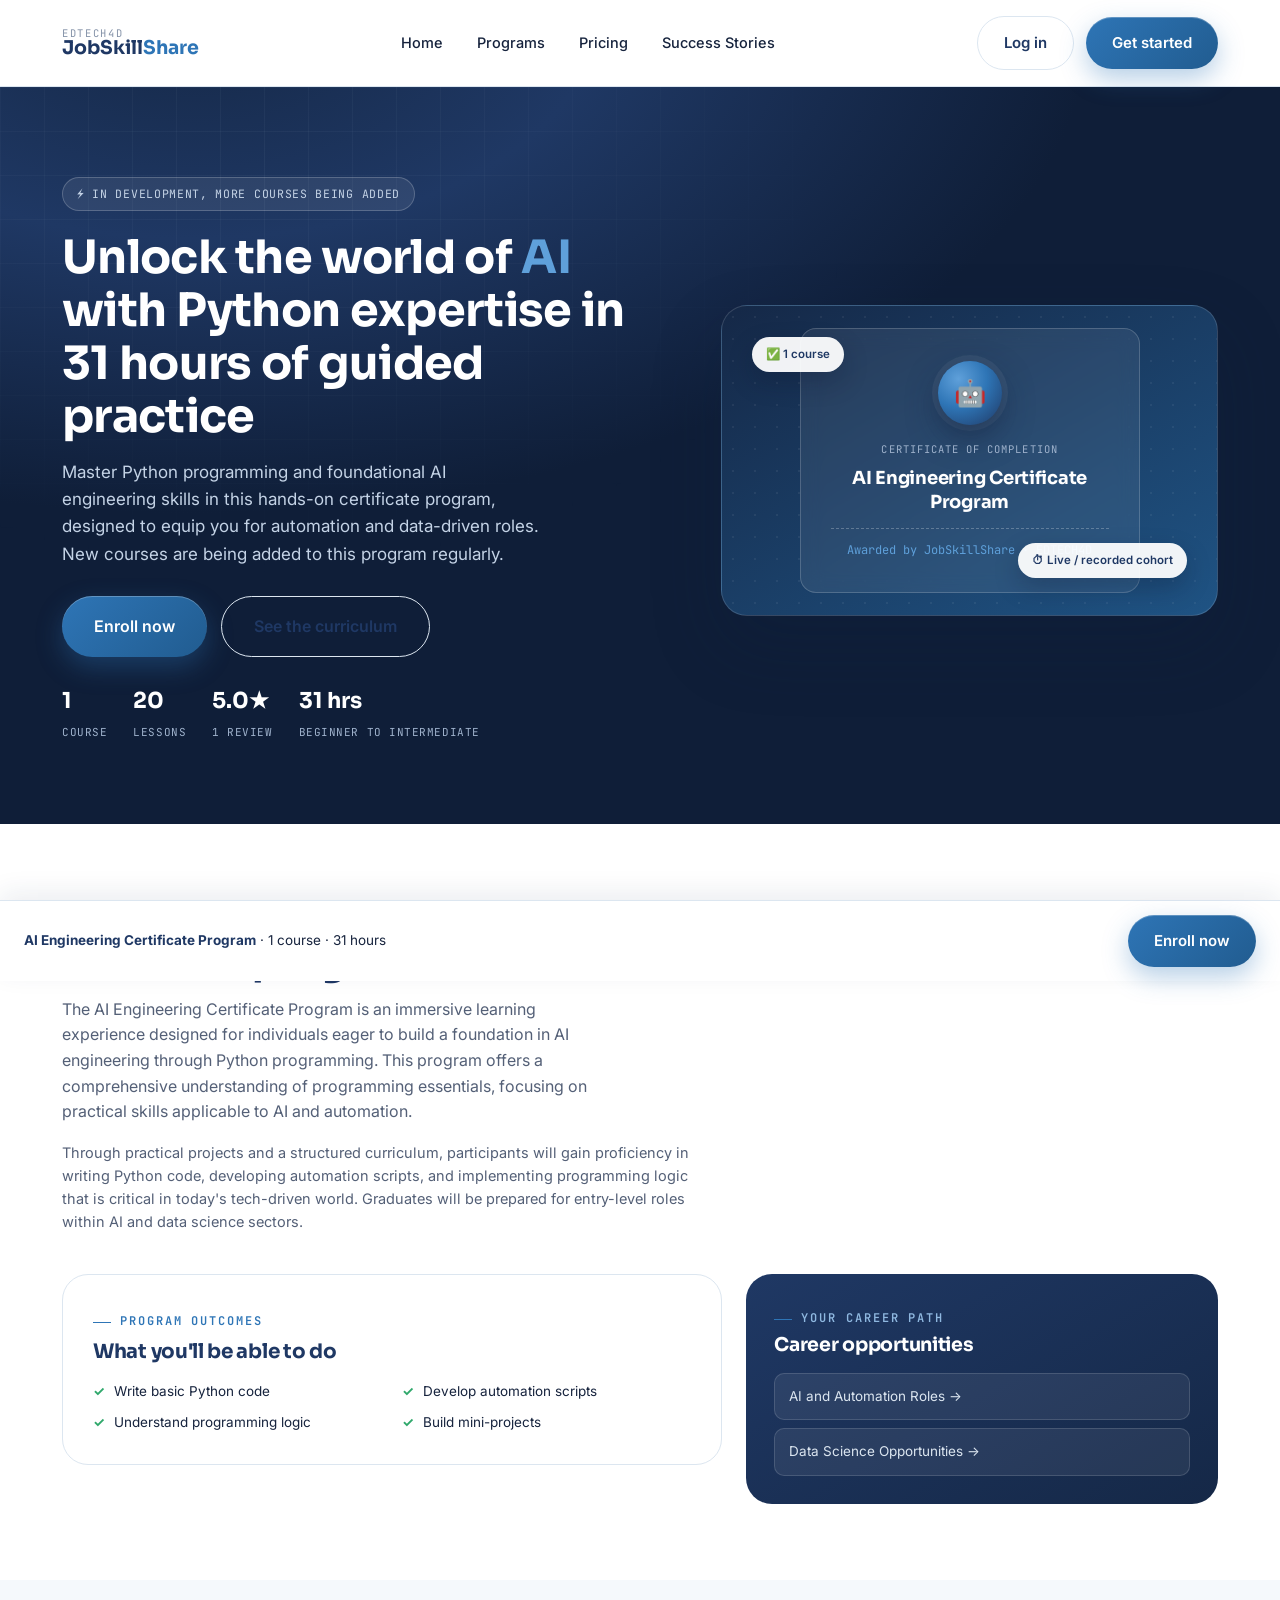
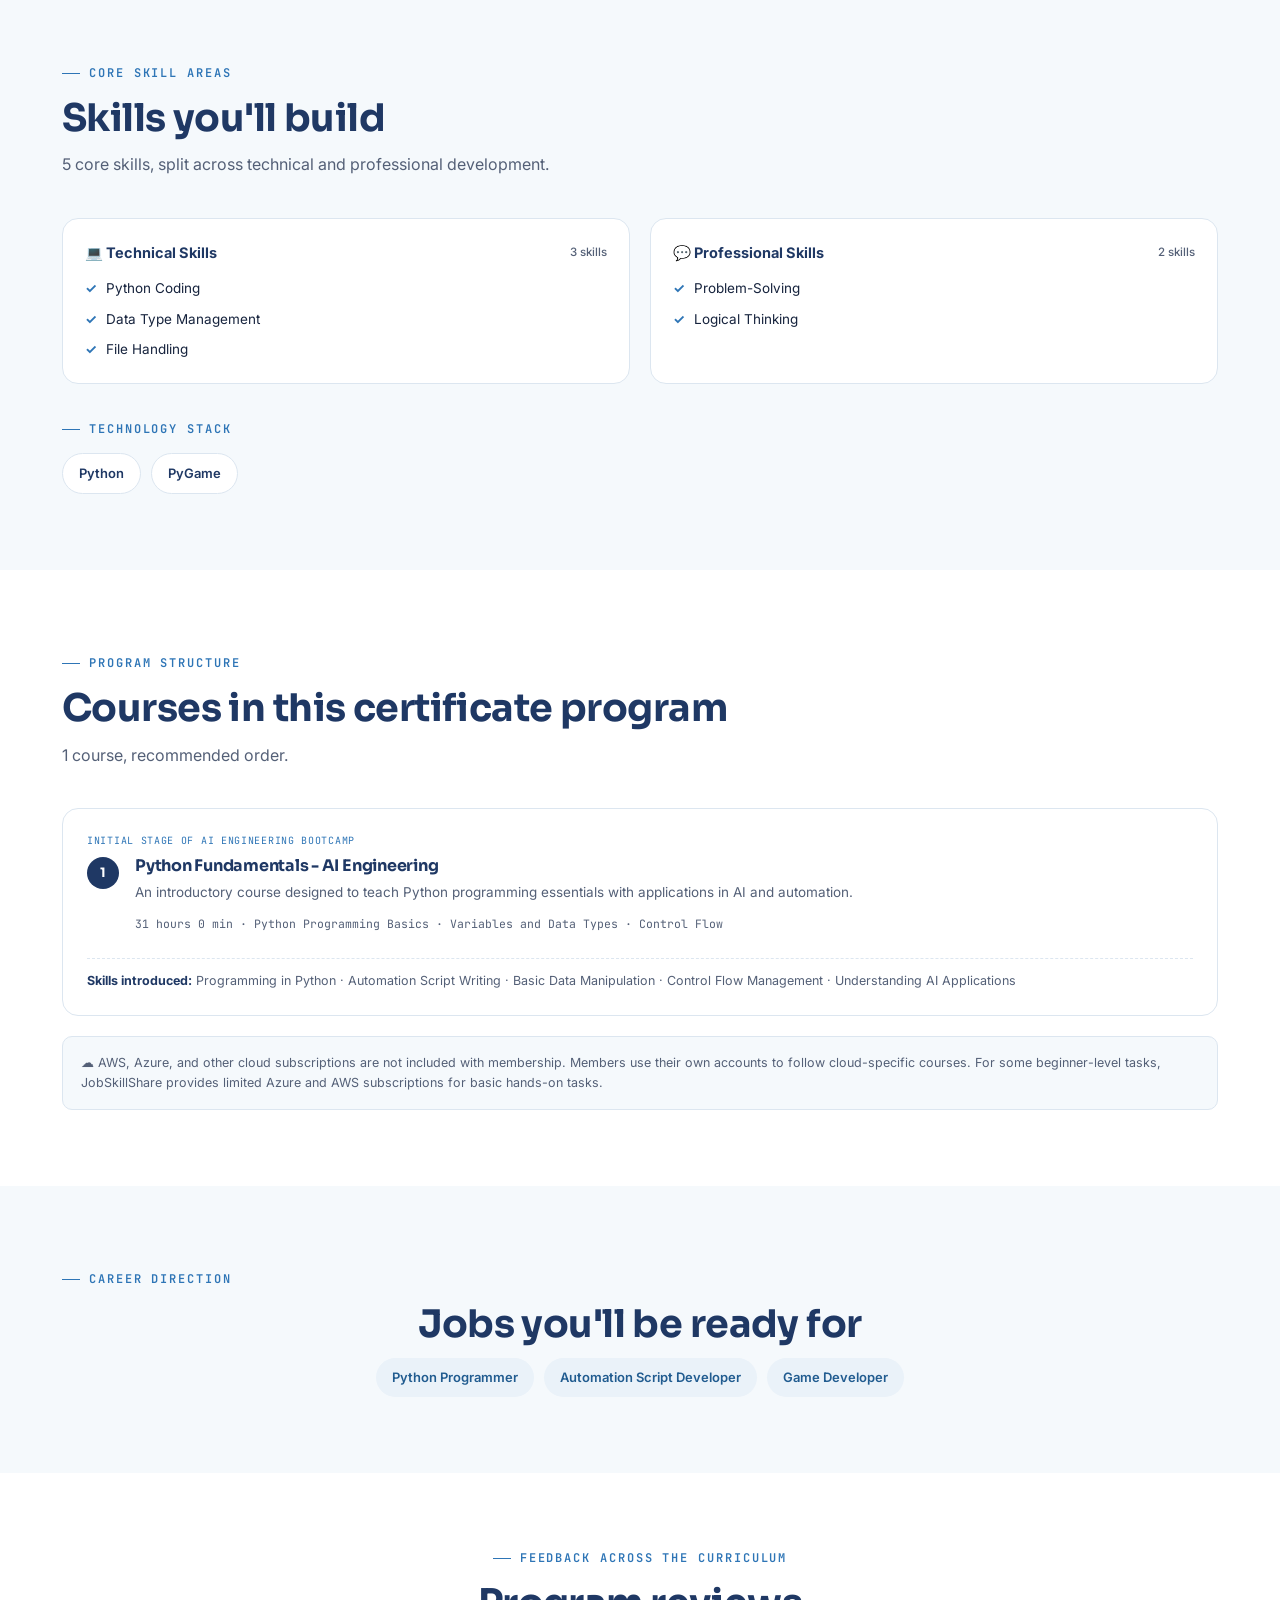
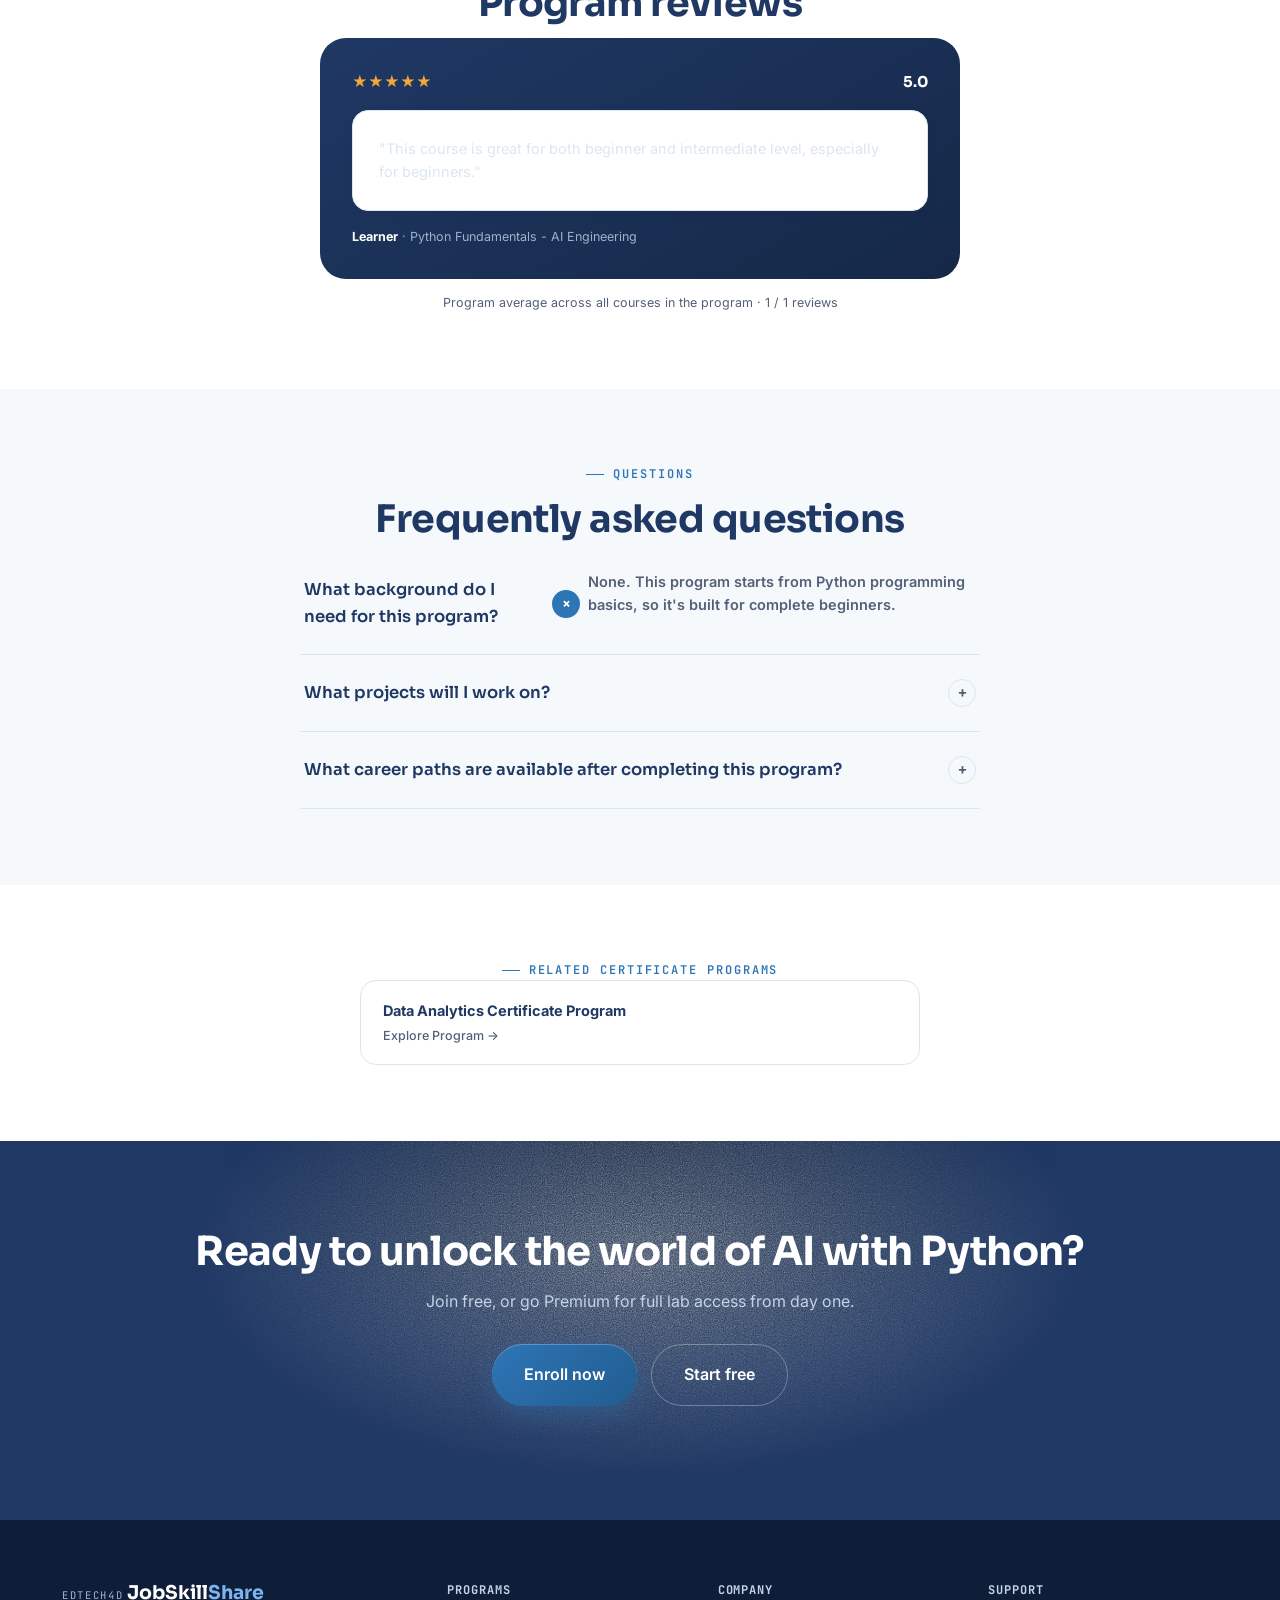
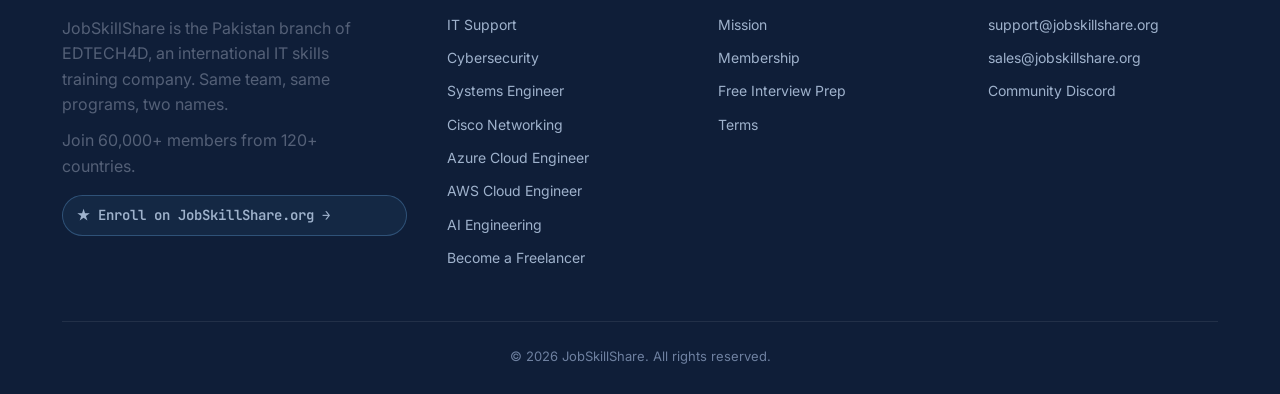
==== campaign-ai-engineering.html @ 58b9a2e5 "Week 6: add 6 new campaign pages matching current template, Track/Level/Delivery filters" ====
<!DOCTYPE html>
<html lang="en">
<head>
<meta charset="UTF-8">
<meta name="viewport" content="width=device-width, initial-scale=1.0">
<title>AI Engineering Certificate Program | Enroll Now — JobSkillShare</title>
<meta name="description" content="Unlock the world of AI with Python expertise in 31 hours of guided practice. Beginner to intermediate certificate program in Python programming and AI foundations.">
<!--
  Campaign landing page: AI Engineering Certificate Program
  Week 6. Reuses the site's shared header, footer, and auth-modal
  system exactly, no separate signup flow. Matches the current
  campaign page template (overview grid, skills tabs, tech stack,
  per-course detail, jobs row, review card, FAQ, related programs).
-->
<link rel="preconnect" href="https://fonts.googleapis.com">
<link rel="preconnect" href="https://fonts.gstatic.com" crossorigin>
<link href="https://fonts.googleapis.com/css2?family=Sora:wght@600;700;800&family=Inter:wght@400;500;600;700&family=JetBrains+Mono:wght@400;500;600&display=swap" rel="stylesheet">
<link rel="stylesheet" href="style.min.css">
</head>
<body>
    <header>
      <div class="wrap nav">
        <a class="logo" href="index.html">
          <span class="parent">EDTECH4D</span>
          <span class="main">JobSkill<span>Share</span></span>
        </a>
        <nav class="menu" id="mainMenu">
          <a href="index.html">Home</a>
          <a href="programs.html">Programs</a>
          <a href="membership.html">Pricing</a>
          <a href="index.html#stories">Success Stories</a>
          <div class="nav-actions mobile-show">
            <a class="btn btn-ghost" href="#" data-open-auth="login">Log in</a>
            <a class="btn btn-primary" href="#" data-open-auth="plan">Get started</a>
          </div>
        </nav>
        <div class="nav-actions">
          <a class="btn btn-ghost" href="#" data-open-auth="login">Log in</a>
          <a class="btn btn-primary" href="#" data-open-auth="plan">Get started</a>
        </div>
        <button class="menu-toggle" id="menuToggle" aria-label="Toggle menu" aria-expanded="false">
          <span></span><span></span><span></span>
        </button>
      </div>
    </header>
<main>

<section class="camp-hero">
  <div class="wrap">
    <div>
      <div class="camp-badge">&#9889; In development, more courses being added</div>
      <h1>Unlock the world of <em>AI</em> with Python expertise in 31 hours of guided practice</h1>
      <p class="lead">Master Python programming and foundational AI engineering skills in this hands-on certificate program, designed to equip you for automation and data-driven roles. New courses are being added to this program regularly.</p>
      <div class="camp-cta-row">
        <button class="btn btn-primary btn-big" type="button" data-open-auth="plan" data-plan="monthly">Enroll now</button>
        <a class="btn btn-ghost btn-big" href="#curriculum">See the curriculum</a>
      </div>
      <div class="camp-trust-row">
        <div><b>1</b><span>Course</span></div><div><b>20</b><span>Lessons</span></div><div><b>5.0&#9733;</b><span>1 review</span></div><div><b>31 hrs</b><span>Beginner to Intermediate</span></div>
      </div>
    </div>
    <div class="camp-hero-visual">
      <span class="cert-float-chip c1">&#9989; 1 course</span>
      <span class="cert-float-chip c2">&#9201; Live / recorded cohort</span>
      <div class="cert-card">
        <div class="cert-seal" role="img" aria-label="AI Engineering Certificate Program certificate seal">&#129302;</div>
        <div class="cert-kicker">Certificate of Completion</div>
        <h3>AI Engineering Certificate Program</h3>
        <div class="cert-name">Awarded by JobSkillShare &middot; EDTECH4D</div>
      </div>
    </div>
  </div>
</section>

<section class="camp-section" id="overview">
  <div class="wrap">
    <div class="eyebrow">Program overview</div>
    <h2 class="sec-title">What this program covers</h2>
    <p class="sec-sub">The AI Engineering Certificate Program is an immersive learning experience designed for individuals eager to build a foundation in AI engineering through Python programming. This program offers a comprehensive understanding of programming essentials, focusing on practical skills applicable to AI and automation.</p>
    <p style="max-width:640px;margin-top:-24px;margin-bottom:40px;color:var(--slate);font-size:14.5px;">Through practical projects and a structured curriculum, participants will gain proficiency in writing Python code, developing automation scripts, and implementing programming logic that is critical in today's tech-driven world. Graduates will be prepared for entry-level roles within AI and data science sectors.</p>

    <div class="camp-overview-grid">
      <div class="camp-outcomes-card">
        <div class="eyebrow">Program outcomes</div>
        <h3 class="sec-title" style="font-size:20px;margin-top:8px;">What you'll be able to do</h3>
        <ul class="camp-outcomes-list">
          <li>Write basic Python code</li><li>Develop automation scripts</li><li>Understand programming logic</li><li>Build mini-projects</li>
        </ul>
      </div>
      <div class="camp-career-card">
        <div class="eyebrow">Your career path</div>
        <h3>Career opportunities</h3>
        <div class="camp-career-list">
          <a href="#">AI and Automation Roles &rarr;</a><a href="#">Data Science Opportunities &rarr;</a>
        </div>
      </div>
    </div>
  </div>
</section>

<section class="camp-section tint">
  <div class="wrap">
    <div class="eyebrow">Core skill areas</div>
    <h2 class="sec-title">Skills you'll build</h2>
    <p class="sec-sub">5 core skills, split across technical and professional development.</p>
    <div class="camp-skills-tabs">
      <div class="camp-skills-tab">
        <div class="camp-skills-tab-head">&#128187; Technical Skills <span class="n">3 skills</span></div>
        <ul><li>Python Coding</li><li>Data Type Management</li><li>File Handling</li></ul>
      </div>
      <div class="camp-skills-tab">
        <div class="camp-skills-tab-head">&#128172; Professional Skills <span class="n">2 skills</span></div>
        <ul><li>Problem-Solving</li><li>Logical Thinking</li></ul>
      </div>
    </div>
    <div style="margin-top:28px;">
      <div class="eyebrow" style="margin-bottom:14px;">Technology stack</div>
      <div class="camp-techstack">
        <span>Python</span><span>PyGame</span>
      </div>
    </div>
  </div>
</section>

<section class="camp-section" id="curriculum">
  <div class="wrap">
    <div class="eyebrow">Program structure</div>
    <h2 class="sec-title">Courses in this certificate program</h2>
    <p class="sec-sub">1 course, recommended order.</p>
    <div>
      <div class="camp-course-detail" style="margin-bottom:0;">
        <span class="stage-tag">Initial stage of AI engineering bootcamp</span>
        <div class="camp-course-detail-head">
          <div class="camp-course-detail-num">1</div>
          <div>
            <h3>Python Fundamentals - AI Engineering</h3>
            <p class="desc">An introductory course designed to teach Python programming essentials with applications in AI and automation.</p>
            <div class="course-meta">31 hours 0 min &middot; Python Programming Basics &middot; Variables and Data Types &middot; Control Flow</div>
          </div>
        </div>
        <div class="skills-intro"><b>Skills introduced:</b> Programming in Python &middot; Automation Script Writing &middot; Basic Data Manipulation &middot; Control Flow Management &middot; Understanding AI Applications</div>
      </div>
    </div>
    <div class="camp-cloud-note">&#9729; AWS, Azure, and other cloud subscriptions are not included with membership. Members use their own accounts to follow cloud-specific courses. For some beginner-level tasks, JobSkillShare provides limited Azure and AWS subscriptions for basic hands-on tasks.</div>
  </div>
</section>

<section class="camp-section tint">
  <div class="wrap">
    <div class="eyebrow">Career direction</div>
    <h2 class="sec-title" style="text-align:center;">Jobs you'll be ready for</h2>
    <div class="camp-jobs-row">
      <span>Python Programmer</span><span>Automation Script Developer</span><span>Game Developer</span>
    </div>
  </div>
</section>

<section class="camp-section">
  <div class="wrap">
    <div class="eyebrow" style="justify-content:center;display:flex;">Feedback across the curriculum</div>
    <h2 class="sec-title" style="text-align:center;">Program reviews</h2>
    <div class="camp-review-card">
      <div class="camp-review-head">
        <span class="stars">&#9733;&#9733;&#9733;&#9733;&#9733;</span>
        <span class="rating">5.0</span>
      </div>
      <p class="quote">"This course is great for both beginner and intermediate level, especially for beginners."</p>
      <div class="reviewer"><b>Learner</b> &middot; Python Fundamentals - AI Engineering</div>
    </div>
    <div class="camp-review-count">Program average across all courses in the program &middot; 1 / 1 reviews</div>
  </div>
</section>

<section class="camp-section tint">
  <div class="wrap">
    <div class="eyebrow" style="justify-content:center;display:flex;">Questions</div>
    <h2 class="sec-title" style="text-align:center;">Frequently asked questions</h2>
    <div class="faq-list" style="max-width:680px;">
      <div class="faq-item open">
        <div class="faq-q"><span>What background do I need for this program?</span><span class="icon-plus">+</span></div>
        <div class="faq-a"><p>None. This program starts from Python programming basics, so it's built for complete beginners.</p></div>
      </div>
      <div class="faq-item">
        <div class="faq-q"><span>What projects will I work on?</span><span class="icon-plus">+</span></div>
        <div class="faq-a"><p>Mini-projects that apply Python programming logic, automation scripting, and basic data manipulation.</p></div>
      </div>
      <div class="faq-item">
        <div class="faq-q"><span>What career paths are available after completing this program?</span><span class="icon-plus">+</span></div>
        <div class="faq-a"><p>Entry-level roles in AI and automation, plus foundational skills for data science opportunities.</p></div>
      </div>
    </div>
  </div>
</section>

<section class="camp-section">
  <div class="wrap">
    <div class="eyebrow" style="justify-content:center;display:flex;">Related certificate programs</div>
    <div class="camp-related">
      <a href="programs.html#program-directory">Data Analytics Certificate Program<span>Explore Program &rarr;</span></a>
    </div>
  </div>
</section>

<section class="final">
  <div class="wrap">
    <h2>Ready to unlock the world of AI with Python?</h2>
    <p>Join free, or go Premium for full lab access from day one.</p>
    <div class="camp-cta-row" style="justify-content:center;">
      <button class="btn btn-primary btn-big" type="button" data-open-auth="plan" data-plan="monthly">Enroll now</button>
      <button class="btn btn-ghost btn-big" type="button" data-open-auth="plan" data-plan="free">Start free</button>
    </div>
  </div>
</section>
</main>

<div class="camp-sticky-cta" id="stickyCta">
  <div class="info"><b>AI Engineering Certificate Program</b> &middot; 1 course &middot; 31 hours</div>
  <button class="btn btn-primary" type="button" data-open-auth="plan" data-plan="monthly">Enroll now</button>
</div>
    <footer>
      <div class="wrap">
        <div class="foot">
          <div>
            <a class="logo" href="index.html">
              <span class="parent" style="color: #9db6d4">EDTECH4D</span>
              <span class="main" style="color: #fff"
                >JobSkill<span style="color: #7db4f0">Share</span></span
              >
            </a>
            <p style="margin-top: 12px; max-width: 300px">
              JobSkillShare is the Pakistan branch of EDTECH4D, an international
              IT skills training company. Same team, same programs, two names.
            </p>
            <p style="margin-top: 10px; max-width: 280px">
              Join 60,000+ members from 120+ countries.
            </p>
            <a
              class="aff-link"
              href="https://www.jobskillshare.org/certificate-program?ref=kaneeza-batool"
              target="_blank"
              rel="noopener"
              >&#9733; Enroll on JobSkillShare.org &rarr;</a
            >
          </div>
          <div>
            <h4>Programs</h4>
            <a href="campaign-it-support.html">IT Support</a><a href="campaign-cybersecurity.html">Cybersecurity</a
            ><a href="campaign-systems-engineer.html">Systems Engineer</a><a href="campaign-cisco-network-engineer.html">Cisco Networking</a
            ><a href="campaign-azure-cloud-engineer.html">Azure Cloud Engineer</a><a href="campaign-aws-cloud-engineer.html">AWS Cloud Engineer</a
            ><a href="campaign-ai-engineering.html">AI Engineering</a><a href="campaign-freelancer.html">Become a Freelancer</a>
          </div>
          <div>
            <h4>Company</h4>
            <a href="#">Mission</a><a href="membership.html">Membership</a
            ><a href="#">Free Interview Prep</a><a href="#">Terms</a>
          </div>
          <div>
            <h4>Support</h4>
            <a href="#">support@jobskillshare.org</a
            ><a href="#">sales@jobskillshare.org</a
            ><a href="#">Community Discord</a>
          </div>
        </div>
        <div class="copyright">
          &copy; 2026 JobSkillShare. All rights reserved.
        </div>
      </div>
    </footer>

    <!-- Auth modal (signup / login / reset) — shared component, see modal.js -->
    <div class="auth-overlay" id="authOverlay" hidden>
      <div
        class="auth-modal"
        role="dialog"
        aria-modal="true"
        aria-labelledby="authTitle"
      >
        <button class="auth-close" id="authClose" aria-label="Close">&times;</button>
        <div id="authStepper" class="auth-stepper" hidden>
          <div class="auth-step-dot" data-step="plan"><span>1</span>Plan</div>
          <div class="auth-step-dot" data-step="account"><span>2</span>Account</div>
          <div class="auth-step-dot" data-step="details"><span>3</span>Finish</div>
        </div>
        <div class="auth-body" id="authBody"></div>
      </div>
    </div>

    <script src="script.min.js"></script>
  </body>
</html>
---- style.min.css ----
@keyframes spin{to{transform:rotate(360deg)}}@keyframes counterspin{to{transform:rotate(-360deg)}}@keyframes corepulse{0%,to{opacity:.55;transform:scale(1)}50%{opacity:.9;transform:scale(1.12)}}@keyframes ringspin{to{transform:rotate(360deg)}}@keyframes livepulse{0%{box-shadow:0 0 0 0 rgba(95,190,123,.6)}70%{box-shadow:0 0 0 8px transparent}to{box-shadow:0 0 0 0 transparent}}@keyframes blink{50%{opacity:0}}@keyframes authFadeIn{0%{opacity:0}to{opacity:1}}@keyframes authRise{0%{opacity:0;transform:translateY(14px) scale(.98)}to{opacity:1;transform:translateY(0) scale(1)}}@keyframes orbFloat1{0%,to{transform:translate(0,0) scale(1)}50%{transform:translate(40px,50px) scale(1.12)}}@keyframes orbFloat2{0%,to{transform:translate(0,0) scale(1)}50%{transform:translate(-50px,-30px) scale(1.08)}}@keyframes orbFloat3{0%,to{transform:translate(0,0) scale(1)}50%{transform:translate(30px,-40px) scale(1.15)}}@keyframes ctaBreathe{0%,to{box-shadow:inset 0 1px 0 rgba(255,255,255,.25),0 10px 26px rgba(46,117,182,.35)}50%{box-shadow:inset 0 1px 0 rgba(255,255,255,.3),0 14px 38px rgba(95,160,218,.55)}}@keyframes rippleOut{to{transform:scale(3.2);opacity:0}}@keyframes authStepIn{0%{opacity:0;transform:translateY(8px)}to{opacity:1;transform:translateY(0)}}@keyframes heroRise{0%{opacity:0;transform:translateY(18px)}to{opacity:1;transform:translateY(0)}}:root{--blue:#2e75b6;--navy:#1f3864;--ice:#d5e3ef;--blue-light:#5fa0da;--blue-dark:#215c90;--navy-2:#152847;--navy-3:#0f1e38;--ice-2:#eaf2f9;--ice-3:#f5f9fc;--white:#ffffff;--text:#16233d;--slate:#546077;--slate-2:#8492a8;--line:#dce6f0;--good:#2fa86b;--bad:#c0432f;--gold:#e6a740;--gold-light:#f3c47a;--gold-dark:#b8811f;--noise:url("data:image/svg+xml;utf8,<svg xmlns='http://www.w3.org/2000/svg' width='180' height='180'><filter id='n'><feTurbulence type='fractalNoise' baseFrequency='0.9' numOctaves='2' stitchTiles='stitch'/><feColorMatrix type='saturate' values='0'/></filter><rect width='100%25' height='100%25' filter='url(%23n)'/></svg>");--radius-s:10px;--radius-m:16px;--radius-l:26px;--shadow-s:0 2px 10px rgba(20, 45, 85, 0.07);--shadow-m:0 16px 40px rgba(20, 45, 85, 0.12);--shadow-l:0 30px 70px rgba(15, 30, 60, 0.22);--glow:0 0 0 1px rgba(46, 117, 182, 0.08), 0 20px 60px rgba(46, 117, 182, 0.18);--ease:cubic-bezier(0.22, 1, 0.36, 1);--ease-soft:cubic-bezier(0.4, 0, 0.2, 1);--ease-pop:cubic-bezier(0.34, 1.56, 0.64, 1);--font-display:"Sora", sans-serif;--font-body:"Inter", sans-serif;--font-mono:"JetBrains Mono", monospace}*,::after,::before{box-sizing:border-box;margin:0;padding:0}body,html{overflow-x:hidden}html{scroll-behavior:smooth}body{font-family:var(--font-body);color:var(--text);background:var(--white);line-height:1.6;-webkit-font-smoothing:antialiased}body.modal-open{overflow:hidden}img{max-width:100%;display:block}a,button{color:inherit}a{text-decoration:none}ul{list-style:none}button{font:inherit;cursor:pointer;border:0;background:0 0}.wrap{max-width:1220px;margin:0 auto;padding:0 32px}h1,h2,h3,h4{font-family:var(--font-display);color:var(--navy);letter-spacing:-.015em;line-height:1.15}p{color:var(--slate)}:focus-visible{outline:3px solid var(--blue-light);outline-offset:3px;border-radius:6px}::selection{background:var(--blue);color:var(--white)}.eyebrow{font-family:var(--font-mono);font-size:12px;letter-spacing:.16em;text-transform:uppercase;color:var(--blue);font-weight:600;display:inline-flex;align-items:center;gap:9px}.eyebrow::before{content:"";width:18px;height:1px;background:var(--blue);display:inline-block}.sec-title{font-size:clamp(26px,3.2vw,38px);margin:14px 0 12px}.sec-sub{max-width:560px;font-size:16px;margin-bottom:40px}.btn{display:inline-flex;align-items:center;justify-content:center;gap:8px;padding:14px 26px;border-radius:999px;font-weight:600;font-size:15px;position:relative;overflow:hidden;isolation:isolate;transition:transform .32s var(--ease),box-shadow .32s var(--ease),background .25s var(--ease-soft),color .25s var(--ease-soft),border-color .25s var(--ease-soft);white-space:nowrap}.btn::before{content:"";position:absolute;inset:0;z-index:-1;background:linear-gradient(115deg,transparent 30%,rgba(255,255,255,.35) 50%,transparent 70%);transform:translateX(-120%);transition:transform .6s var(--ease-soft)}.btn:hover::before{transform:translateX(120%)}.btn-primary{background:linear-gradient(135deg,var(--blue) 0%,var(--blue-dark) 100%);color:var(--white);box-shadow:inset 0 1px 0 rgba(255,255,255,.25),0 10px 26px rgba(46,117,182,.35)}.btn-primary:hover{transform:translate(var(--tx, 0),calc(var(--ty, 0) - 3px));box-shadow:0 18px 38px rgba(46,117,182,.48)}.btn-primary:active{transform:translate(var(--tx, 0),calc(var(--ty, 0) - 1px));box-shadow:0 10px 22px rgba(46,117,182,.4)}.btn-ghost{background:0 0;color:var(--navy);border:1.5px solid var(--line)}.btn-ghost:hover{border-color:var(--blue);color:var(--blue);background:rgba(46,117,182,.05);transform:translateY(-2px)}.btn-big{padding:17px 32px;font-size:16px}.btn:disabled{opacity:.5;cursor:not-allowed;transform:none!important}.final .btn-ghost,.hero .btn-ghost{color:var(--white);border-color:rgba(255,255,255,.3)}.final .btn-ghost:hover,.hero .btn-ghost:hover{border-color:var(--white);background:rgba(255,255,255,.08);color:var(--white)}header{position:sticky;top:0;z-index:60;background:rgba(255,255,255,.86);backdrop-filter:blur(14px) saturate(160%);border-bottom:1px solid var(--line);transition:box-shadow .3s var(--ease-soft),background .3s var(--ease-soft)}header.scrolled{background:rgba(255,255,255,.96);box-shadow:0 8px 30px rgba(20,45,85,.08)}.logo,.nav{display:flex}.nav{align-items:center;justify-content:space-between;padding:16px 32px;gap:24px}.logo{flex-direction:column;line-height:1.05}.logo .parent{font-family:var(--font-mono);font-size:10.5px;letter-spacing:.16em;color:var(--slate-2);text-transform:uppercase}.logo .main{font-family:var(--font-display);font-weight:700;font-size:19px;color:var(--navy)}.logo .main span,.menu>a.active,.menu>a:hover{color:var(--blue)}.menu,.nav-actions{display:flex;align-items:center;gap:34px}.menu>a{font-weight:500;font-size:14.5px;color:var(--text);position:relative;padding:6px 0;transition:color .2s var(--ease-soft)}.menu>a::after{content:"";position:absolute;left:0;bottom:0;height:2px;width:0;background:var(--blue);transition:width .3s var(--ease)}.menu>a.active::after,.menu>a:hover::after{width:100%}.nav-actions{gap:12px}.menu .nav-actions.mobile-show{display:none}.menu-toggle{display:none;flex-direction:column;gap:5px;padding:6px}.menu-toggle span{width:22px;height:2px;background:var(--navy);border-radius:2px;transition:.25s var(--ease-soft)}.menu-toggle.open span:nth-child(1){transform:translateY(7px) rotate(45deg)}.menu-toggle.open span:nth-child(2){opacity:0}.menu-toggle.open span:nth-child(3){transform:translateY(-7px) rotate(-45deg)}.hero{position:relative;background:radial-gradient(ellipse 900px 500px at 15% -10%,var(--navy-2) 0%,var(--navy) 45%,var(--navy-3) 100%);color:var(--white);overflow:hidden;padding:110px 0 96px}.hero::after,.hero::before{content:"";position:absolute}.hero::before{inset:0;background-image:var(--noise),linear-gradient(rgba(213,227,239,.05) 1px,transparent 1px),linear-gradient(90deg,rgba(213,227,239,.05) 1px,transparent 1px);background-size:180px 180px,44px 44px,44px 44px;background-blend-mode:soft-light,normal,normal;opacity:.9;mask-image:radial-gradient(ellipse 900px 600px at 20% 10%,#000,transparent 70%)}.hero::after{top:-160px;right:-160px;width:520px;height:520px;border-radius:50%;background:radial-gradient(circle,rgba(95,160,218,.28),transparent 70%);filter:blur(10px)}.hero-divider{position:absolute;left:0;right:0;bottom:0;height:96px;pointer-events:none;background:linear-gradient(180deg,transparent,var(--white));z-index:1}.hero .wrap{display:grid;grid-template-columns:1.05fr .95fr;gap:56px;align-items:center;position:relative;z-index:1}.hero-text h1{color:var(--white);font-size:clamp(38px,4.6vw,58px);font-weight:800;letter-spacing:-.03em;margin-bottom:20px;text-shadow:0 2px 24px rgba(0,0,0,.25)}.hero-text h1 em{font-style:normal;position:relative;color:var(--blue-light);background:linear-gradient(180deg,transparent 66%,rgba(95,160,218,.32) 66%);padding:0 2px}.hero-text h1 em::after{content:"";position:absolute;left:2px;right:2px;bottom:-6px;height:3px;border-radius:2px;background:linear-gradient(90deg,var(--gold),var(--gold-light))}.hero .lead{font-size:17.5px;color:#c4d3e6;max-width:480px;margin-bottom:34px}.hero-cta{display:flex;align-items:center;gap:26px;flex-wrap:wrap;margin-bottom:28px}.preview-link,.preview-link .play{display:inline-flex;align-items:center}.preview-link{gap:10px;font-weight:600;font-size:14.5px;color:var(--white)}.preview-link .play{width:34px;height:34px;border-radius:50%;background:rgba(255,255,255,.12);border:1px solid rgba(255,255,255,.35);justify-content:center;font-size:11px;transition:.25s var(--ease-soft)}.preview-link:hover .play{background:var(--blue);border-color:var(--blue);transform:scale(1.08)}.chips{display:flex;gap:10px;flex-wrap:wrap}.chip{font-family:var(--font-mono);font-size:12px;color:#c4d3e6;border:1px solid rgba(255,255,255,.18);background:rgba(255,255,255,.05);padding:8px 14px;border-radius:999px}.hero-visual{position:relative;display:flex;flex-direction:column;align-items:center;gap:22px}.orbit{position:relative;width:min(420px,88vw);aspect-ratio:1/1}.orbit-ring{border:1px dashed rgba(213,227,239,.22)}.orbit-ring.r1{inset:0}.orbit-ring.r2{inset:13%;border-style:solid;border-color:rgba(213,227,239,.14)}.orbit-ring.r3{inset:26%;border-color:rgba(213,227,239,.28)}.orbit-core,.orbit-core::after,.orbit-ring{position:absolute;border-radius:50%}.orbit-core{top:50%;left:50%;transform:translate(-50%,-50%);width:34%;height:34%;background:radial-gradient(circle at 32% 28%,var(--blue-light) 0%,var(--blue) 45%,var(--navy) 100%);display:flex;align-items:center;justify-content:center;color:var(--white);font-family:var(--font-display);font-weight:800;font-size:clamp(18px,2.4vw,24px);letter-spacing:.02em;box-shadow:0 25px 60px rgba(15,30,60,.5),0 0 0 10px rgba(255,255,255,.06),inset 0 2px 14px rgba(255,255,255,.25);z-index:3}.orbit-core::after{content:"";inset:-16%;background:radial-gradient(circle,rgba(95,160,218,.35),transparent 70%);z-index:-1;animation:corepulse 3.2s ease-in-out infinite}.orbit-track{position:absolute;inset:0;animation:spin 34s linear infinite;z-index:2}.orbit-tag{position:absolute;top:50%;left:50%;width:0;height:0}.tag-fix{position:absolute;transform:translate(-50%,-50%) rotate(var(--fix))}.tag-spin{display:inline-block;animation:counterspin 34s linear infinite}.pill{display:inline-flex;align-items:center;gap:7px;white-space:nowrap;background:rgba(255,255,255,.94);color:var(--navy);padding:9px 15px;border-radius:999px;font-size:12.5px;font-weight:600;box-shadow:0 12px 28px rgba(10,20,45,.28);backdrop-filter:blur(6px)}.pill .ic{color:var(--blue);font-size:12px}.orbit-tag:nth-child(4) .pill .ic{color:var(--gold-dark)}.orbit-dot{position:absolute;width:6px;height:6px;border-radius:50%;background:var(--blue-light);box-shadow:0 0 10px 2px rgba(95,160,218,.7)}.orbit-caption{text-align:center}.orbit-caption h4{color:var(--white);font-size:17px;margin-bottom:6px}.orbit-caption p{color:#a9bbd4;font-size:13.5px;font-family:var(--font-mono)}.orbit-caption .flow{color:var(--blue-light)}.orbit-ring.r3{animation:ringspin 60s linear infinite}@media (prefers-reduced-motion:reduce){.orbit-core::after,.orbit-ring.r3,.orbit-track,.tag-spin{animation:none}}section{padding:88px 0}.pricing,.programs{background:var(--ice-3)}.steps{display:grid;grid-template-columns:repeat(3,1fr);gap:26px}.step{background:var(--white);border:1px solid var(--line);border-radius:var(--radius-m);padding:32px 28px;position:relative;overflow:hidden;box-shadow:var(--shadow-s);transition:transform .25s var(--ease-pop),box-shadow .25s ease,border-color .25s ease}.step::before{content:"";position:absolute;top:0;left:0;right:0;height:3px;background:linear-gradient(90deg,var(--blue),var(--blue-light));transform:scaleX(0);transform-origin:left;transition:transform .3s ease}.prog:hover,.step:hover{transform:translateY(-6px)}.step:hover{box-shadow:var(--shadow-m);border-color:transparent}.step:hover::before{transform:scaleX(1)}.num{width:40px;height:40px;border-radius:12px;background:var(--ice-2);color:var(--blue);display:flex;align-items:center;justify-content:center;font-family:var(--font-display);font-weight:700;font-size:16px;margin-bottom:18px}.prog h3,.step h3{font-size:18.5px;margin-bottom:9px}.step p{font-size:14.5px}.prog-grid{display:grid;grid-template-columns:repeat(4,1fr);gap:22px}.prog-grid-more{margin-top:22px}.prog{background:var(--white);border:1px solid var(--line);border-radius:var(--radius-m);padding:26px;box-shadow:var(--shadow-s);transition:transform .25s var(--ease-pop),box-shadow .25s ease;position:relative}.prog:hover{box-shadow:var(--glow)}.icon,.prog p{margin-bottom:18px}.icon{width:50px;height:50px;border-radius:14px;background:linear-gradient(135deg,var(--ice-2),var(--ice));display:flex;align-items:center;justify-content:center;font-size:22px}.prog h3{font-size:16.5px;line-height:1.3}.prog p{font-size:13.5px}.meta{display:flex;gap:8px;margin-bottom:16px;flex-wrap:wrap}.tag{font-family:var(--font-mono);font-size:11px;color:var(--slate);background:var(--ice-3);border:1px solid var(--line);padding:4px 10px;border-radius:6px}.tag.lvl{color:var(--blue-dark);background:rgba(46,117,182,.1);border-color:transparent}.open{font-size:14px;color:var(--blue);gap:4px;transition:gap .2s ease}.open:hover{gap:8px}.camp-link,.open,.view-all{display:inline-flex;align-items:center;font-weight:600}.camp-link{gap:4px;margin-top:8px;font-size:12.5px;color:var(--slate);transition:gap .2s ease,color .2s ease}.camp-link:hover{gap:8px;color:var(--blue)}.view-all{gap:6px;width:fit-content;margin:36px auto 0;color:var(--navy);border:1.5px solid var(--line);background:var(--white);padding:12px 26px;border-radius:999px;position:relative;left:50%;transform:translateX(-50%);transition:transform .3s var(--ease),border-color .25s var(--ease-soft),color .25s var(--ease-soft),box-shadow .3s var(--ease)}.view-all:hover{border-color:var(--blue);color:var(--blue);box-shadow:var(--shadow-s);transform:translateX(-50%) translateY(-2px)}.soon .box,.soon form{display:flex;position:relative}.soon .box{background:linear-gradient(120deg,var(--navy),var(--navy-2));color:var(--white);border-radius:var(--radius-l);padding:36px 42px;justify-content:space-between;align-items:center;gap:28px;flex-wrap:wrap;overflow:hidden}.soon .box::after{content:"";position:absolute;top:-100px;right:-60px;width:280px;height:280px;border-radius:50%;background:radial-gradient(circle,rgba(95,160,218,.3),transparent 70%)}.soon h3{color:var(--white);font-size:20px;margin-bottom:6px}.soon p{color:#b9c8de;font-size:14px}.soon form{gap:10px;z-index:1}.soon input{padding:12px 16px;border-radius:999px;border:1px solid rgba(255,255,255,.25);background:rgba(255,255,255,.08);color:var(--white);font-size:14px;min-width:230px}.soon input::placeholder{color:#9fb2cc}.soon input:focus{outline:0;border-color:var(--blue-light);background:rgba(255,255,255,.14)}.soon button{padding:12px 22px;background:var(--blue);font-weight:600;font-size:14px;transition:.25s var(--ease-soft)}.soon button:hover{background:var(--blue-dark);transform:translateY(-1px)}.soon .thanks{font-family:var(--font-mono);font-size:13px;color:var(--blue-light);margin-top:8px}.preview-grid{display:grid;grid-template-columns:1.3fr .9fr;gap:26px;align-items:stretch}.preview-main,.term{overflow:hidden;display:flex;flex-direction:column}.preview-main{position:relative;border-radius:var(--radius-l);background:linear-gradient(160deg,var(--navy-3) 0%,var(--navy) 100%);min-height:360px;box-shadow:var(--shadow-l)}.preview-main .badge,.soon button{color:var(--white);border-radius:999px}.preview-main .badge{align-self:flex-start;margin:20px 0 0 22px;background:rgba(255,255,255,.1);border:1px solid rgba(255,255,255,.2);font-family:var(--font-mono);font-size:11px;padding:6px 12px}.term{margin:16px 22px 22px;background:#0b1a32;border-radius:14px;border:1px solid rgba(255,255,255,.08);flex:1;box-shadow:inset 0 0 40px rgba(0,0,0,.25)}.term-bar{display:flex;align-items:center;gap:8px;padding:12px 16px;background:rgba(255,255,255,.04);border-bottom:1px solid rgba(255,255,255,.06)}.term-bar i{width:10px;height:10px;border-radius:50%;background:rgba(255,255,255,.18);display:inline-block}.term-bar i:nth-child(1){background:#e5716c}.term-bar i:nth-child(2){background:#e3b34a}.term-bar i:nth-child(3){background:#5fbe7b}.term-bar span{margin-left:10px;font-family:var(--font-mono);font-size:12px;color:#9fb2cc;display:flex;align-items:center;gap:7px}.live-dot{width:7px;height:7px;border-radius:50%;background:#5fbe7b;display:inline-block;box-shadow:0 0 0 0 rgba(95,190,123,.6);animation:livepulse 2s infinite}.term-body{flex:1;padding:18px 20px;font-size:13px;color:#cfe0f3;overflow:hidden;line-height:1.75}.term-body .ln{white-space:pre-wrap}.foot>div>a:hover,.term-body .prompt{color:var(--blue-light)}.term-body .ok{color:#5fbe7b}.term-body .cursor{display:inline-block;width:7px;height:14px;background:var(--blue-light);vertical-align:middle;margin-left:2px;animation:blink 1s step-end infinite}.cap,.stat span,.term-body{font-family:var(--font-mono)}.cap{margin:0 22px 20px;color:#c4d3e6;font-size:13.5px}.playbtn{display:none}.preview-list{display:flex;flex-direction:column;gap:10px}.preview-item{padding:16px 18px;border-radius:14px;border:1px solid var(--line);background:var(--white);display:flex;align-items:center;gap:12px;font-weight:500;font-size:14px;color:var(--text);transition:.25s var(--ease-soft);cursor:pointer}.preview-item .dot{width:8px;height:8px;border-radius:50%;background:var(--slate-2);flex-shrink:0;transition:.25s var(--ease-soft)}.preview-item:hover{border-color:var(--blue)}.preview-item.active{background:var(--navy);color:var(--white);border-color:var(--navy);box-shadow:var(--shadow-s)}.preview-item.active .dot{background:var(--blue-light);box-shadow:0 0 8px 2px rgba(95,160,218,.6)}.stats{display:grid;grid-template-columns:repeat(3,1fr);gap:22px;margin-bottom:14px}.stat{background:linear-gradient(160deg,var(--white),var(--ice-3));border:1px solid var(--line);border-radius:var(--radius-m);padding:28px;text-align:center}.stat b{display:block;font-family:var(--font-display);font-size:34px;color:var(--navy)}.stat span{font-size:12px;letter-spacing:.06em;text-transform:uppercase;color:var(--slate)}.stat-caption{font-size:12.5px;color:var(--slate-2);margin-bottom:40px;font-style:italic}.quotes{display:grid;grid-template-columns:repeat(3,1fr);gap:22px}.quote{background:var(--white);border:1px solid var(--line);border-radius:var(--radius-m);padding:26px;box-shadow:var(--shadow-s);transition:transform .35s var(--ease-pop),box-shadow .35s var(--ease),border-color .25s var(--ease-soft)}.quote:hover{transform:translateY(-5px);box-shadow:var(--shadow-m)}.quote:nth-child(2) .av{background:linear-gradient(135deg,var(--gold-light),var(--gold-dark))}.quote p{color:var(--text);font-size:14.5px;margin-bottom:20px;line-height:1.6}.av,.who{display:flex;align-items:center}.who{gap:12px}.av{width:38px;height:38px;border-radius:50%;background:linear-gradient(135deg,var(--blue),var(--navy));color:var(--white);justify-content:center;font-family:var(--font-mono);font-size:12.5px;font-weight:600}.who b{display:block;font-size:13.5px;color:var(--navy)}.who span{font-size:12px;color:var(--slate)}.billing-toggle,.bt-opt{border-radius:999px;display:inline-flex;align-items:center}.billing-toggle{gap:4px;background:var(--white);border:1.5px solid var(--line);padding:4px;margin-bottom:32px}.bt-opt{padding:10px 20px;font-size:13.5px;font-weight:600;color:var(--slate);gap:8px;transition:.25s var(--ease-soft)}.bt-opt.active{background:linear-gradient(135deg,var(--blue),var(--blue-dark));color:var(--white)}.bt-save{font-family:var(--font-mono);font-size:10.5px;background:rgba(255,255,255,.22);padding:2px 8px;border-radius:6px}.bt-opt:not(.active) .bt-save{background:rgba(46,117,182,.12);color:var(--blue-dark)}.plans{display:grid;grid-template-columns:repeat(3,1fr);gap:24px;align-items:stretch}.plan,.plan li{position:relative}.plan{background:var(--white);border:1px solid var(--line);border-radius:var(--radius-l);padding:32px;display:flex;flex-direction:column;transition:transform .25s var(--ease-pop),box-shadow .25s ease}.plan:hover{transform:translateY(-6px);box-shadow:var(--shadow-m)}.plan.featured{background:linear-gradient(165deg,var(--navy),var(--navy-2));border:1px solid rgba(230,167,64,.4);box-shadow:var(--shadow-l),0 0 0 1px rgba(230,167,64,.12),0 30px 60px -20px rgba(230,167,64,.25);transform:scale(1.03)}.plan.featured:hover{transform:scale(1.03) translateY(-6px);box-shadow:var(--shadow-l),0 0 0 1px rgba(230,167,64,.2),0 34px 70px -16px rgba(230,167,64,.35)}.breadcrumb a:hover,.plan.featured,.plan.featured .price,.plan.featured h3{color:var(--white)}.plan.featured li,.plan.featured p{color:#c4d3e6}.flag,.plan-note{font-family:var(--font-mono)}.plan-note{font-size:11.5px;color:#9fb2cc;text-align:center;margin-top:12px}.flag{position:absolute;top:-13px;left:32px;background:linear-gradient(120deg,var(--gold-light),var(--gold));color:var(--navy-3);font-weight:700;font-size:10.5px;letter-spacing:.08em;padding:6px 14px;border-radius:999px;box-shadow:0 8px 18px rgba(230,167,64,.45)}.plan h3{font-size:18px;margin-bottom:10px}.price{font-family:var(--font-display);font-size:36px;color:var(--navy);margin-bottom:22px}.price small{font-family:var(--font-body);font-size:14px;font-weight:500;color:var(--slate)}.plan.featured .price small{color:#9fb2cc}.plan ul{margin-bottom:26px;flex:1}.plan li{font-size:14px;color:var(--text);padding:9px 0 9px 24px;border-bottom:1px solid var(--line)}.plan.featured li{border-bottom-color:rgba(255,255,255,.12)}.plan li:last-child{border-bottom:none}.plan li::before{content:"✓";position:absolute;left:0;color:var(--blue);font-weight:700}.plan.featured li::before{color:var(--gold-light)}.ent-form .btn,.plan .btn{width:100%}.plan.featured .btn-primary{background:var(--white);color:var(--navy);box-shadow:0 10px 26px rgba(0,0,0,.25)}.plan.featured .btn-primary:hover{background:var(--ice-2)}.pricing-note{text-align:center;font-size:14px;color:var(--slate);margin-top:34px}.pricing-note a{color:var(--blue);font-weight:600}.ent-card,.ent-card h2,.row b{color:var(--white)}.ent-card{background:linear-gradient(135deg,var(--navy) 0%,var(--navy-2) 60%,var(--navy-3) 100%);border-radius:var(--radius-l);padding:52px;display:grid;grid-template-columns:1.2fr .8fr;gap:48px;align-items:center;position:relative;overflow:hidden}.ent-card::after{content:"";position:absolute;bottom:-140px;left:-100px;width:340px;height:340px;border-radius:50%;background:radial-gradient(circle,rgba(95,160,218,.25),transparent 70%)}.ent-card h2{font-size:clamp(24px,2.8vw,32px);margin:10px 0 14px}.ent-card>div>p{color:#c4d3e6;max-width:460px;margin-bottom:26px}.ent-list{display:flex;flex-direction:column;gap:16px}.row div{font-size:14.5px;color:#c4d3e6;line-height:1.6}.row b{display:block;font-size:15px;margin-bottom:3px}.ent-form{background:rgba(255,255,255,.07);border:1px solid rgba(255,255,255,.16);border-radius:var(--radius-m);padding:28px;backdrop-filter:blur(10px);position:relative;z-index:1}.ent-form h4{font-size:17px;margin-bottom:16px}.contact{font-family:var(--font-mono);font-size:13.5px;color:#c4d3e6;margin-bottom:20px;display:flex;align-items:center;gap:8px}.ent-form h4,.final,.final h2{color:var(--white)}.final{text-align:center;background:radial-gradient(ellipse 700px 400px at 50% 0%,var(--navy-2),var(--navy) 60%);position:relative;overflow:hidden}.final::before{content:"";position:absolute;inset:0;background-image:var(--noise),radial-gradient(circle,rgba(213,227,239,.08) 1px,transparent 1px);background-size:180px 180px,28px 28px;background-blend-mode:soft-light,normal;opacity:.9;mask-image:radial-gradient(ellipse 600px 300px at 50% 30%,#000,transparent 75%)}.final .wrap{position:relative;z-index:1}.final h2{font-size:clamp(28px,3.4vw,40px);margin-bottom:14px}.final p,.foot h4{color:#c4d3e6;margin-bottom:30px;font-size:16px}footer{background:var(--navy-3);color:#9fb2cc;padding:64px 0 28px}.foot{display:grid;grid-template-columns:1.5fr 1fr 1fr 1fr;gap:40px;padding-bottom:40px;border-bottom:1px solid rgba(255,255,255,.08)}.foot h4{font-family:var(--font-mono);font-size:12px;letter-spacing:.08em;text-transform:uppercase;margin-bottom:16px}.foot>div>a{display:block;margin-bottom:11px;font-size:14px;color:#9fb2cc;overflow-wrap:anywhere}.copyright{padding-top:24px;font-size:13px;color:#6e80a0;text-align:center}.reveal{opacity:0;transform:translateY(24px) scale(.98);filter:blur(6px);transition:opacity .7s cubic-bezier(.16,1,.3,1),transform .7s cubic-bezier(.16,1,.3,1),filter .7s cubic-bezier(.16,1,.3,1)}.reveal-stagger.in>*,.reveal.in{opacity:1;transform:translateY(0) scale(1);filter:blur(0)}.reveal-stagger>*{opacity:0;transform:translateY(24px) scale(.97);filter:blur(5px);transition:opacity .6s cubic-bezier(.16,1,.3,1),transform .6s cubic-bezier(.16,1,.3,1),filter .6s cubic-bezier(.16,1,.3,1)}.reveal-stagger.in>:nth-child(1){transition-delay:.04s}.reveal-stagger.in>:nth-child(2){transition-delay:.12s}.reveal-stagger.in>:nth-child(3){transition-delay:.2s}.reveal-stagger.in>:nth-child(4){transition-delay:.28s}.reveal-stagger.in>:nth-child(5){transition-delay:.36s}.reveal-stagger.in>:nth-child(6){transition-delay:.44s}@media (prefers-reduced-motion:reduce){.reveal,.reveal-stagger>*{transition:opacity .3s ease!important;transform:none!important;filter:none!important}}@media (max-width:1080px){.hero .wrap{grid-template-columns:1fr}.hero-visual{order:-1}.prog-grid{grid-template-columns:repeat(2,1fr)}.preview-grid{grid-template-columns:1fr}.plans,.quotes,.stats,.steps{grid-template-columns:repeat(2,1fr)}.ent-card{grid-template-columns:1fr}.foot{grid-template-columns:1fr 1fr}.plan.featured{transform:none}.plan.featured:hover{transform:translateY(-6px)}}@media (max-width:760px){.wrap{padding:0 20px}section{padding:60px 0}.foot{grid-template-columns:1fr;gap:28px}.menu,.menu>a{border-bottom:1px solid var(--line)}.menu{position:absolute;top:100%;left:0;right:0;background:var(--white);flex-direction:column;align-items:stretch;gap:0;padding:8px 20px 20px;box-shadow:var(--shadow-m);display:none}.menu-toggle,.menu.open{display:flex}.menu>a{padding:14px 4px}.menu .nav-actions.mobile-show{display:flex;gap:10px;padding-top:16px}header .nav>.nav-actions:not(.mobile-show){display:none}.plans,.prog-grid,.quotes,.stats,.steps{grid-template-columns:1fr}.plan.featured{transform:none}.soon .box{flex-direction:column;align-items:flex-start}.ent-form,.soon form{width:100%}.soon input{flex:1;min-width:0}}.page-hero{position:relative;overflow:hidden;background:radial-gradient(ellipse 900px 500px at 15% -10%,var(--navy-2) 0%,var(--navy) 45%,var(--navy-3) 100%);color:var(--white);padding:96px 0 90px}.page-hero::before{content:"";position:absolute;inset:0;background-image:var(--noise),linear-gradient(rgba(213,227,239,.05) 1px,transparent 1px),linear-gradient(90deg,rgba(213,227,239,.05) 1px,transparent 1px);background-size:180px 180px,44px 44px,44px 44px;background-blend-mode:soft-light,normal,normal;opacity:.9;mask-image:radial-gradient(ellipse 900px 600px at 20% 10%,#000,transparent 70%)}.page-hero::after{content:"";position:absolute;top:-160px;right:-160px;width:520px;height:520px;border-radius:50%;background:radial-gradient(circle,rgba(95,160,218,.28),transparent 70%);filter:blur(10px)}.page-hero .hero-divider{background:linear-gradient(180deg,transparent,var(--ice-3))}.page-hero .wrap{display:grid;grid-template-columns:1.15fr .85fr;gap:56px;align-items:center;position:relative;z-index:1}.breadcrumb{font-family:var(--font-mono);font-size:12px;color:#9fb2cc;margin-bottom:20px;display:flex;align-items:center;gap:8px}.breadcrumb a{color:var(--blue-light);transition:color .2s var(--ease-soft)}.page-hero-inner{max-width:600px}.page-hero h1{color:var(--white);font-size:clamp(32px,4vw,48px);margin-bottom:16px}.page-hero p.lead{color:#c4d3e6;font-size:17px;max-width:560px;margin-bottom:30px}.page-hero-stats{display:flex;gap:34px;flex-wrap:wrap;margin-bottom:34px}.page-hero-stats div{font-family:var(--font-mono)}.page-hero-stats b{display:block;font-family:var(--font-display);font-size:26px;color:var(--white)}.hero-snapshot-head span,.page-hero-stats span{font-size:11px;letter-spacing:.06em;text-transform:uppercase;color:#9fb2cc}.page-hero-cta{display:flex;gap:14px;flex-wrap:wrap}.hero-snapshot{background:rgba(255,255,255,.06);border:1px solid rgba(255,255,255,.14);border-radius:var(--radius-l);padding:26px;backdrop-filter:blur(14px);box-shadow:var(--shadow-l)}.hero-snapshot-head,.hero-snapshot-head .live,.hs-row{display:flex;align-items:center}.hero-snapshot-head{justify-content:space-between;margin-bottom:6px;padding-bottom:16px;border-bottom:1px solid rgba(255,255,255,.1)}.hero-snapshot-head span{font-family:var(--font-mono);font-size:11.5px;letter-spacing:.08em}.hero-snapshot-head .live{gap:7px;font-family:var(--font-mono);font-size:11px;color:#5fbe7b}.hero-snapshot-head .live i{width:6px;height:6px;border-radius:50%;background:#5fbe7b;display:inline-block;box-shadow:0 0 0 0 rgba(95,190,123,.6);animation:livepulse 2s infinite}.hs-row{gap:14px;padding:13px 2px;border-bottom:1px solid rgba(255,255,255,.07);transition:transform .3s var(--ease)}.hs-row:last-child{border-bottom:none}.hs-row:hover{transform:translateX(4px)}.hs-ic{width:38px;height:38px;border-radius:11px;flex-shrink:0;background:linear-gradient(135deg,var(--blue),var(--blue-dark));display:flex;align-items:center;justify-content:center;font-size:16px}.hs-row div{flex:1;font-size:13.5px;color:#dce6f0;font-weight:500}.hs-row b{font-family:var(--font-mono);font-size:12px;color:var(--blue-light);background:rgba(95,160,218,.14);padding:3px 9px;border-radius:6px}@media (max-width:1080px){.page-hero .wrap{grid-template-columns:1fr}.hero-snapshot{max-width:460px}}.chip-filter{display:flex;gap:10px;flex-wrap:wrap;margin-bottom:40px}.chip-filter button{padding:10px 20px;border-radius:999px;border:1.5px solid var(--line);background:var(--white);font-size:13.5px;font-weight:600;color:var(--text);transition:transform .3s var(--ease),border-color .25s var(--ease-soft),background .25s var(--ease-soft),color .25s var(--ease-soft)}.chip-filter button:hover{border-color:var(--blue);color:var(--blue)}.chip-filter button.active{background:linear-gradient(135deg,var(--blue),var(--blue-dark));color:var(--white);border-color:transparent;box-shadow:0 8px 20px rgba(46,117,182,.3)}.full-prog-grid{display:grid;grid-template-columns:repeat(3,1fr);gap:24px}.full-prog{background:var(--white);border:1px solid var(--line);border-radius:var(--radius-l);padding:30px;position:relative;overflow:hidden;display:flex;flex-direction:column;box-shadow:var(--shadow-s);transition:transform .4s var(--ease-pop),box-shadow .4s var(--ease),border-color .3s var(--ease-soft)}.full-prog::before{content:"";position:absolute;inset:0;border-radius:inherit;padding:1.5px;background:linear-gradient(135deg,var(--blue-light),transparent 40%);-webkit-mask:linear-gradient(#000 0 0) content-box,linear-gradient(#000 0 0);-webkit-mask-composite:xor;mask-composite:exclude;opacity:0;transition:opacity .4s var(--ease-soft);pointer-events:none}.full-prog:hover{transform:translateY(-8px);box-shadow:var(--glow);border-color:transparent}.full-prog:hover::before{opacity:1}.full-prog .icon{width:56px;height:56px;font-size:24px;border-radius:16px;margin-bottom:20px}.full-prog .badge-row{position:absolute;top:26px;right:26px;display:flex;gap:6px}.full-prog .badge{font-family:var(--font-mono);font-size:10px;letter-spacing:.06em;text-transform:uppercase;padding:5px 10px;border-radius:6px;font-weight:700}.badge-popular{background:rgba(230,167,64,.16);color:var(--gold-dark)}.badge-new{background:rgba(46,117,182,.14);color:var(--blue-dark)}.full-prog h3{font-size:19px;margin-bottom:10px;line-height:1.3}.full-prog p.desc{font-size:14px;margin-bottom:16px}.full-prog .meta{margin-bottom:18px}.full-prog .learn{margin-bottom:22px;flex:1}.full-prog .learn li{font-size:13.5px;color:var(--text);padding-left:22px;position:relative;margin-bottom:9px}.full-prog .learn li::before{content:"✓";position:absolute;left:0;color:var(--blue);font-weight:700}.full-prog-foot{display:flex;gap:10px}.full-prog-foot .btn{flex:1}.faq-list{max-width:760px;margin:0 auto}.faq-item{border-bottom:1px solid var(--line)}.faq-q,.faq-q .icon-plus{display:flex;align-items:center}.faq-q{justify-content:space-between;gap:20px;padding:24px 4px;font-family:var(--font-display);font-weight:600;font-size:16.5px;color:var(--navy);cursor:pointer}.faq-q .icon-plus{width:28px;height:28px;border-radius:50%;border:1.5px solid var(--line);flex-shrink:0;justify-content:center;color:var(--slate);font-size:15px;transition:transform .35s var(--ease),background .25s var(--ease-soft),border-color .25s var(--ease-soft),color .25s var(--ease-soft)}.faq-item.open .faq-q .icon-plus{transform:rotate(135deg);background:var(--blue);border-color:var(--blue);color:var(--white)}.faq-a{max-height:0;overflow:hidden;transition:max-height .4s var(--ease)}.faq-a p{font-size:14.5px;padding-bottom:22px;max-width:620px}.faq-item.open .faq-a{max-height:220px}.prog-cta{border-radius:var(--radius-l);background:radial-gradient(ellipse 700px 320px at 50% 0%,var(--navy-2),var(--navy) 60%);color:var(--white);text-align:center;padding:64px 40px;position:relative;overflow:hidden}.prog-cta::before{content:"";position:absolute;inset:0;background-image:radial-gradient(circle,rgba(213,227,239,.08) 1px,transparent 1px);background-size:26px 26px;mask-image:radial-gradient(ellipse 560px 260px at 50% 30%,#000,transparent 75%)}.prog-cta>*{position:relative;z-index:1}.prog-cta h2{color:var(--white);margin-bottom:12px}.prog-cta p{color:#c4d3e6;margin-bottom:26px}.course-toolbar,.search-box{display:flex;align-items:center}.course-toolbar{justify-content:space-between;gap:16px;flex-wrap:wrap;margin-bottom:30px}.search-box{gap:10px;background:var(--white);border:1.5px solid var(--line);border-radius:999px;padding:12px 20px;flex:1;max-width:400px;transition:border-color .25s var(--ease-soft),box-shadow .25s var(--ease-soft)}.search-box:focus-within{border-color:var(--blue);box-shadow:0 0 0 4px rgba(46,117,182,.1)}.search-box svg{color:var(--slate-2);flex-shrink:0}.search-box input{border:0;outline:0;font-size:14px;width:100%;font-family:var(--font-body);color:var(--text);background:0 0}.auth-plan-card ul,.course-filter{margin-bottom:0}.course-grid{display:grid;grid-template-columns:repeat(3,1fr);gap:22px}.course-card{background:var(--white);border:1px solid var(--line);border-radius:var(--radius-m);overflow:hidden;transition:transform .35s var(--ease-pop),box-shadow .35s var(--ease)}.course-card:hover{transform:translateY(-6px);box-shadow:var(--glow)}.course-thumb,.course-thumb .cplay{display:flex;align-items:center;justify-content:center;position:relative}.course-thumb{height:118px;background:linear-gradient(135deg,var(--navy) 0%,var(--navy-2) 100%);overflow:hidden}.course-thumb::after{content:"";position:absolute;inset:0;background-image:radial-gradient(circle,rgba(255,255,255,.08) 1px,transparent 1px);background-size:16px 16px}.course-thumb .cplay{width:38px;height:38px;border-radius:50%;background:rgba(255,255,255,.14);border:1.5px solid rgba(255,255,255,.4);color:var(--white);font-size:11px;z-index:1;transition:transform .3s var(--ease),background .25s var(--ease-soft)}.course-card:hover .cplay{transform:scale(1.12);background:var(--blue);border-color:var(--blue)}.course-thumb .free-tag,.course-thumb .vendor-tag{position:absolute;font-family:var(--font-mono);z-index:1}.course-thumb .free-tag{top:11px;right:11px;background:#2fa86b;color:var(--white);font-size:10px;font-weight:700;padding:4px 9px;border-radius:6px}.course-thumb .vendor-tag{bottom:10px;left:12px;font-size:10.5px;color:#9fb2cc;letter-spacing:.04em}.course-body{padding:18px 18px 20px}.course-body h4{font-size:15.5px;margin-bottom:10px;line-height:1.35;min-height:42px}.course-tags{display:flex;gap:6px;flex-wrap:wrap;margin-bottom:14px}.course-tags span{font-size:10.5px;background:var(--ice-3);color:var(--slate);border:1px solid var(--line);padding:3px 8px;border-radius:5px}.course-foot{display:flex;justify-content:space-between;align-items:center}.course-len{font-family:var(--font-mono);font-size:11px;color:var(--slate-2)}.no-results{display:none;text-align:center;color:var(--slate);padding:36px 0;font-size:14.5px}.no-results.show{display:block}@media (max-width:1080px){.course-grid,.full-prog-grid{grid-template-columns:repeat(2,1fr)}}@media (max-width:760px){.course-grid,.full-prog-grid{grid-template-columns:1fr}.page-hero{padding:64px 0}.page-hero-stats{gap:22px}.course-toolbar,.full-prog-foot{flex-direction:column}.course-toolbar{align-items:stretch}.search-box{max-width:none}}.auth-overlay{position:fixed;inset:0;z-index:500;background:rgba(15,24,45,.6);backdrop-filter:blur(4px);display:flex;align-items:center;justify-content:center;padding:24px;animation:authFadeIn .22s var(--ease-soft)}.auth-overlay[hidden]{display:none}.auth-modal{position:relative;background:var(--white);border-radius:var(--radius-l);width:min(640px,100%);max-height:min(720px,92vh);display:flex;flex-direction:column;box-shadow:var(--shadow-l);overflow:hidden;animation:authRise .28s var(--ease)}.auth-modal.wide{width:min(820px,100%)}.auth-close{position:absolute;top:16px;right:16px;z-index:2;width:34px;height:34px;border-radius:50%;background:var(--ice-3);color:var(--slate);font-size:20px;line-height:1;transition:.2s var(--ease-soft)}.auth-close:hover{background:var(--ice-2);color:var(--navy)}.auth-close,.auth-step-dot span,.auth-stepper{display:flex;align-items:center;justify-content:center}.auth-stepper{gap:10px;padding:22px 60px 0;flex-shrink:0}.auth-stepper[hidden]{display:none}.auth-step-dot{display:flex;align-items:center;gap:8px;font-family:var(--font-mono);font-size:11.5px;color:var(--slate-2)}.auth-step-dot span{width:22px;height:22px;border-radius:50%;border:1.5px solid var(--line);font-weight:600;transition:.25s var(--ease-soft)}.auth-step-dot.done span{background:var(--good);border-color:var(--good);color:var(--white)}.auth-step-dot.active,.auth-sub b{color:var(--navy)}.auth-step-dot.active span{background:var(--blue);border-color:var(--blue);color:var(--white)}.auth-step-dot::after{content:"";width:28px;height:1px;background:var(--line);margin-left:2px}.auth-step-dot:last-child::after{display:none}.auth-body{padding:26px 32px 32px;overflow-y:auto;flex:1}.auth-eyebrow{font-family:var(--font-mono);font-size:11.5px;letter-spacing:.14em;text-transform:uppercase;color:var(--blue);font-weight:600;margin-bottom:8px}.auth-title{font-size:24px;margin-bottom:8px}.auth-sub{font-size:14px;color:var(--slate);margin-bottom:26px}.auth-plans{display:grid;grid-template-columns:repeat(3,1fr);gap:12px;margin-bottom:8px}.auth-plan-card{border:1.5px solid var(--line);border-radius:var(--radius-m);padding:18px 16px;text-align:left;transition:border-color .2s var(--ease-soft),box-shadow .2s var(--ease-soft),transform .2s var(--ease-soft);position:relative;background:var(--white)}.auth-plan-card:hover{transform:translateY(-3px);border-color:var(--blue)}.auth-plan-card .apc-flag{position:absolute;top:-10px;left:14px;background:linear-gradient(120deg,var(--gold-light),var(--gold));color:var(--navy-3);font-family:var(--font-mono);font-weight:700;font-size:9.5px;letter-spacing:.06em;padding:3px 9px;border-radius:999px}.auth-plan-card.selected{border-color:var(--blue);box-shadow:0 0 0 3px rgba(46,117,182,.14),var(--shadow-s)}.auth-plan-card h4{font-size:14.5px;margin-bottom:4px}.auth-plan-card .apc-price{font-family:var(--font-display);font-weight:700;font-size:19px;color:var(--navy);margin-bottom:8px}.auth-plan-card .apc-price span{font-family:var(--font-body);font-weight:500;font-size:12px;color:var(--slate)}.auth-plan-card li{font-size:12px;color:var(--slate);padding:3px 0 3px 16px;position:relative}.auth-plan-card li::before{content:"✓";position:absolute;left:0;color:var(--blue);font-weight:700;font-size:11px}.auth-field{margin-bottom:16px}.auth-field label{display:block;font-size:12.5px;font-weight:600;color:var(--navy);margin-bottom:6px}.auth-field .optional-tag{font-weight:500;color:var(--slate-2);text-transform:none;letter-spacing:0}.auth-row2{display:grid;grid-template-columns:1fr 1fr;gap:14px}.auth-input-wrap{position:relative}.auth-field input,.auth-field textarea{width:100%;padding:12px 14px;border:1.5px solid var(--line);border-radius:var(--radius-s);font-size:14px;font-family:var(--font-body);color:var(--text);background:var(--ice-3);transition:border-color .2s var(--ease-soft),box-shadow .2s var(--ease-soft),background .2s var(--ease-soft)}.auth-field textarea{resize:vertical;min-height:76px}.auth-field input:focus,.auth-field textarea:focus{outline:0;border-color:var(--blue);background:var(--white);box-shadow:0 0 0 4px rgba(46,117,182,.1)}.auth-input-wrap input{padding-right:42px}.pw-toggle{position:absolute;right:6px;top:50%;transform:translateY(-50%);width:30px;height:30px;border-radius:8px;display:flex;align-items:center;justify-content:center;color:var(--slate-2);transition:.2s var(--ease-soft)}.pw-toggle:hover{background:var(--ice-2);color:var(--blue)}.pw-toggle svg{width:18px;height:18px}.auth-hint{font-size:11.5px;color:var(--slate-2);margin-top:6px}.auth-hint.err{color:var(--bad)}.auth-hint.ok{color:var(--good)}.auth-actions{display:flex;align-items:center;justify-content:space-between;gap:12px;margin-top:24px;padding-top:18px;border-top:1px solid var(--line);position:sticky;bottom:-32px;background:var(--white)}.auth-actions .btn{flex:1}.auth-back{flex:0 0 auto!important;background:var(--ice-3);color:var(--navy);border:1.5px solid var(--line)}.auth-back:hover{border-color:var(--blue);color:var(--blue)}.auth-link-row{text-align:center;font-size:13.5px;color:var(--slate);margin-top:18px}.auth-link,.auth-link-row a,.auth-plan-summary button{color:var(--blue);font-weight:600}.auth-link-row a:hover,.auth-link:hover,.auth-plan-summary button:hover{text-decoration:underline}.auth-forgot{display:block;text-align:right;font-size:12.5px;margin-top:-8px;margin-bottom:16px}.auth-check-row{display:flex;align-items:center;gap:8px;font-size:13px;color:var(--slate);margin-bottom:18px}.auth-check-row input{width:16px;height:16px}.auth-badge{display:inline-flex;align-items:center;gap:6px;font-family:var(--font-mono);font-size:11px;color:var(--slate-2);margin-top:14px}.auth-badge b{color:#635bff}.auth-plan-summary{justify-content:space-between;background:var(--ice-3);border:1px solid var(--line);border-radius:var(--radius-s);padding:12px 16px;margin-bottom:20px;font-size:13.5px}.auth-plan-summary b,.camp-course-detail .skills-intro b,.camp-sticky-cta .info b{color:var(--navy)}.auth-plan-summary button{font-size:12.5px}.auth-divider,.auth-oauth,.auth-plan-summary{display:flex;align-items:center}.auth-oauth{width:100%;justify-content:center;gap:10px;margin-bottom:18px}.auth-oauth svg{flex-shrink:0}.auth-divider{gap:12px;margin:0 0 18px;color:var(--slate-2);font-size:12.5px}.auth-divider::after,.auth-divider::before{content:"";flex:1;height:1px;background:var(--line)}.auth-order-summary,.coupon-row input{border-radius:var(--radius-s);background:var(--ice-3)}.auth-order-summary{border:1px solid var(--line);padding:16px 18px;margin-bottom:20px}.auth-order-row{display:flex;justify-content:space-between;font-size:13.5px;color:var(--text);padding:5px 0}.auth-order-row.total{border-top:1px solid var(--line);margin-top:8px;padding-top:10px;font-weight:700;color:var(--navy);font-size:14.5px}.auth-order-row .discount{color:#2fa86b}.coupon-row{display:flex;gap:8px;margin-bottom:20px}.coupon-row input{flex:1;width:100%;padding:12px 14px;border:1.5px solid var(--line);font-size:14px;font-family:var(--font-body);color:var(--text);transition:border-color .2s var(--ease-soft),box-shadow .2s var(--ease-soft),background .2s var(--ease-soft)}.coupon-row input:focus{outline:0;border-color:var(--blue);background:var(--white);box-shadow:0 0 0 3px rgba(46,117,182,.12)}.coupon-row input:disabled{color:var(--slate);cursor:not-allowed}.coupon-row .btn{flex-shrink:0;padding:0 20px;height:45px;display:inline-flex;align-items:center;justify-content:center;font-size:13.5px}.coupon-msg{font-size:12.5px;margin:-12px 0 20px}.coupon-msg.ok{color:#2fa86b}.coupon-msg.err{color:#c0392b}.auth-card-row2{display:grid;grid-template-columns:1fr 1fr;gap:14px}.auth-done .ok-circle,.auth-secure-note{display:flex;align-items:center;justify-content:center}.auth-secure-note{gap:8px;font-size:12px;color:var(--slate-2);margin-top:4px}.auth-done{text-align:center;padding:10px 0 4px}.auth-done .ok-circle{width:62px;height:62px;border-radius:50%;background:rgba(47,168,107,.12);color:var(--good);font-size:28px;margin:0 auto 18px}@media (max-width:620px){.auth-plans,.auth-row2{grid-template-columns:1fr}.auth-stepper{padding:18px 20px 0}.auth-step-dot::after{width:14px}.auth-body{padding:20px 20px 24px}}.scroll-progress{position:fixed;top:0;left:0;height:3px;width:0%;background:linear-gradient(90deg,var(--blue-light),var(--gold-light));z-index:90;transition:width .08s linear}.bg-orbs{position:absolute;inset:0;overflow:hidden;pointer-events:none;z-index:0}.bg-orb{position:absolute;border-radius:50%;filter:blur(60px);opacity:.55;will-change:transform}.bg-orb.o1{width:380px;height:380px;top:-80px;left:8%;background:radial-gradient(circle,rgba(95,160,218,.45),transparent 70%);animation:orbFloat1 16s ease-in-out infinite}.bg-orb.o2{width:300px;height:300px;bottom:-60px;right:10%;background:radial-gradient(circle,rgba(230,167,64,.28),transparent 70%);animation:orbFloat2 20s ease-in-out infinite}.bg-orb.o3{width:220px;height:220px;top:40%;left:46%;background:radial-gradient(circle,rgba(95,160,218,.2),transparent 70%);animation:orbFloat3 24s ease-in-out infinite}.spotlight{position:absolute;inset:0;z-index:0;pointer-events:none;background:radial-gradient(560px circle at var(--mx, 50%) var(--my, 30%),rgba(95,160,218,.14),transparent 60%);opacity:0;transition:opacity .4s ease}.final:hover .spotlight,.hero:hover .spotlight,.page-hero:hover .spotlight{opacity:1}.hero-cta .btn-primary{animation:ctaBreathe 3.6s ease-in-out infinite}.btn-magnetic{transform:translate(var(--tx, 0),var(--ty, 0))}.tilt{transform-style:preserve-3d;transition:transform .35s var(--ease-pop),box-shadow .35s var(--ease)}.tilt.tilting{transition:transform .05s linear;transform:perspective(700px) rotateX(var(--rx, 0)) rotateY(var(--ry, 0)) translateY(-6px)}.ripple{position:absolute;border-radius:50%;background:rgba(255,255,255,.55);transform:scale(0);animation:rippleOut .6s ease-out;pointer-events:none}.auth-body{animation:authStepIn .28s var(--ease)}.hero-text>*,.hero-visual{animation:heroRise .8s var(--ease) both}.hero-text h1{animation-delay:.05s}.hero-text .lead{animation-delay:.15s}.hero-text .hero-cta{animation-delay:.25s}.hero-text .chips{animation-delay:.35s}.hero-visual{animation-delay:.2s}.pill{transition:transform .3s var(--ease-pop)}.orbit-tag:hover .tag-fix .pill,.tag-fix:hover .pill{transform:scale(1.08)}@media (prefers-reduced-motion:reduce){.bg-orb,.hero-cta .btn-primary,.hero-text>*,.hero-visual{animation:none!important}.tilt.tilting{transform:none!important}}.trust-strip{display:flex;flex-wrap:wrap;align-items:center;gap:10px;font-size:13.5px;color:var(--slate);background:var(--white);border:1px solid var(--line);border-radius:999px;padding:12px 20px;width:fit-content;margin-bottom:22px;box-shadow:var(--shadow-s)}.camp-trust-row b,.trust-strip b{color:var(--navy);font-family:var(--font-display)}.trust-strip .ts-dot{color:var(--line)}@media (max-width:620px){.trust-strip{border-radius:var(--radius-m);font-size:12.5px}}.aff-link{display:inline-flex;align-items:center;gap:6px;margin-top:16px;font-family:var(--font-mono);font-size:12.5px;font-weight:600;color:var(--blue-light);border:1px solid rgba(95,160,218,.35);background:rgba(95,160,218,.08);padding:8px 14px;border-radius:999px;transition:background .25s var(--ease-soft),border-color .25s var(--ease-soft),transform .25s var(--ease-pop)}.aff-link:hover{background:rgba(95,160,218,.16);border-color:var(--blue-light);transform:translateY(-2px)}.camp-hero{position:relative;overflow:hidden;background:radial-gradient(ellipse 900px 500px at 15% -10%,var(--navy-2) 0%,var(--navy) 45%,var(--navy-3) 100%);color:var(--white);padding:90px 0 80px}.camp-hero::before{content:"";position:absolute;inset:0;background-image:linear-gradient(rgba(213,227,239,.05) 1px,transparent 1px),linear-gradient(90deg,rgba(213,227,239,.05) 1px,transparent 1px);background-size:44px 44px;mask-image:radial-gradient(ellipse 900px 600px at 20% 10%,#000,transparent 70%)}.camp-hero .wrap{position:relative;z-index:1;display:grid;grid-template-columns:1.1fr .9fr;gap:52px;align-items:center}.camp-badge{display:inline-flex;align-items:center;gap:8px;background:rgba(255,255,255,.08);border:1px solid rgba(255,255,255,.2);color:#c4d3e6;font-family:var(--font-mono);font-size:11.5px;letter-spacing:.06em;text-transform:uppercase;padding:7px 14px;border-radius:999px;margin-bottom:20px}.camp-hero h1{color:var(--white);font-size:clamp(30px,3.6vw,46px);margin-bottom:16px}.camp-hero h1 em{font-style:normal;color:var(--blue-light)}.camp-hero .lead{color:#c4d3e6;font-size:17px;max-width:480px;margin-bottom:28px}.camp-cta-row{display:flex;gap:14px;flex-wrap:wrap;margin-bottom:26px}.camp-trust-row{display:flex;gap:26px;flex-wrap:wrap}.camp-trust-row div{font-family:var(--font-mono)}.camp-trust-row b{display:block;font-size:22px;color:var(--white)}.camp-trust-row span,.cert-card .cert-kicker{font-size:11px;letter-spacing:.05em;text-transform:uppercase;color:#9fb2cc}.camp-hero-visual{position:relative;border-radius:var(--radius-l);aspect-ratio:16/10;background:linear-gradient(150deg,var(--navy-2),var(--blue-dark) 120%);border:1px solid rgba(255,255,255,.14);box-shadow:var(--shadow-l);display:flex;align-items:center;justify-content:center;overflow:hidden}.camp-hero-visual::before{content:"";position:absolute;inset:0;background-image:radial-gradient(circle,rgba(255,255,255,.06) 1px,transparent 1px);background-size:22px 22px}.cert-card{position:relative;z-index:1;background:rgba(255,255,255,.07);border:1px solid rgba(255,255,255,.18);backdrop-filter:blur(10px);border-radius:var(--radius-m);padding:32px 30px;width:min(340px,82%);text-align:center}.cert-float-chip,.cert-seal{display:flex;align-items:center}.cert-seal{width:64px;height:64px;margin:0 auto 16px;border-radius:50%;background:radial-gradient(circle at 32% 28%,var(--blue-light) 0%,var(--blue) 45%,var(--navy) 100%);justify-content:center;font-size:26px;box-shadow:0 12px 30px rgba(15,30,60,.5),0 0 0 6px rgba(255,255,255,.06)}.cert-card .cert-kicker{font-family:var(--font-mono);font-size:10.5px;letter-spacing:.1em;margin-bottom:8px}.cert-card h3{color:var(--white);font-size:18px;line-height:1.35;margin-bottom:14px}.cert-card .cert-name{font-family:var(--font-mono);font-size:12px;color:var(--blue-light);border-top:1px dashed rgba(255,255,255,.25);padding-top:12px}.cert-float-chip{position:absolute;background:rgba(255,255,255,.94);color:var(--navy);font-size:11.5px;font-weight:600;padding:8px 14px;border-radius:999px;box-shadow:0 10px 24px rgba(10,20,45,.25);gap:6px;z-index:2}.cert-float-chip.c1{top:10%;left:6%}.cert-float-chip.c2{bottom:12%;right:6%}.cert-float-chip.c3{top:14%;right:8%}.camp-section{padding:76px 0}.camp-section.tint{background:var(--ice-3)}.camp-points{display:grid;grid-template-columns:repeat(3,1fr);gap:22px}.camp-point{background:var(--white);border:1px solid var(--line);border-radius:var(--radius-m);padding:26px}.camp-point .icon{width:44px;height:44px;border-radius:12px;background:linear-gradient(135deg,var(--ice-2),var(--ice));display:flex;align-items:center;justify-content:center;font-size:20px;margin-bottom:14px}.camp-point h3{font-size:16px;margin-bottom:8px}.camp-point p{font-size:13.5px}.camp-skills-grid{display:grid;grid-template-columns:repeat(4,1fr);gap:16px}.camp-skill-card{background:var(--white);border:1px solid var(--line);border-radius:var(--radius-m);padding:20px 18px;text-align:center;transition:transform .25s ease,box-shadow .25s ease}.camp-skill-card:hover{transform:translateY(-5px);box-shadow:var(--shadow-m)}.camp-skill-card .icon{width:44px;height:44px;margin:0 auto 12px;border-radius:12px;background:linear-gradient(135deg,var(--ice-2),var(--ice));display:flex;align-items:center;justify-content:center;font-size:19px}.camp-skill-card h4{font-size:13.5px;color:var(--navy);font-weight:700;margin-bottom:4px}.camp-skill-card span{font-size:11.5px;color:var(--slate)}.camp-curriculum-list{max-width:720px;margin:0 auto}.camp-curr-item{display:flex;gap:18px;padding:20px 0;border-bottom:1px solid var(--line)}.camp-curr-item:last-child{border-bottom:none}.camp-curr-num{width:36px;height:36px;border-radius:50%;background:var(--navy);color:var(--white);font-family:var(--font-display);font-weight:700;font-size:14px;display:flex;align-items:center;justify-content:center;flex-shrink:0}.camp-curr-item h3{font-size:15.5px;margin-bottom:4px}.camp-curr-item p{font-size:13px}.camp-sticky-cta{position:fixed;left:0;right:0;bottom:0;z-index:400;background:var(--white);border-top:1px solid var(--line);box-shadow:0-8px 24px rgba(20,45,85,.08);padding:14px 24px;display:flex;align-items:center;justify-content:space-between;gap:16px;transform:translateY(100%);transition:transform .3s var(--ease-soft)}.camp-sticky-cta.show{transform:translateY(0)}.camp-outcomes-list li,.camp-sticky-cta .info{font-size:13.5px;color:var(--text)}@media (max-width:1080px){.camp-hero .wrap{grid-template-columns:1fr}.camp-hero-visual{order:-1;max-width:480px;margin:0 auto}.camp-points{grid-template-columns:1fr 1fr}.camp-skills-grid{grid-template-columns:repeat(2,1fr)}}@media (max-width:760px){.camp-hero{padding:56px 0}.camp-section{padding:48px 0}.camp-points{grid-template-columns:1fr}.camp-skills-grid{grid-template-columns:1fr 1fr}.cert-card{padding:26px 22px}.cert-float-chip{display:none}.camp-sticky-cta{flex-direction:column;align-items:stretch;text-align:center}.camp-trust-row{gap:18px}}.camp-overview-grid{display:grid;grid-template-columns:1.4fr 1fr;gap:24px;align-items:start}.camp-outcomes-card{background:var(--white);border:1px solid var(--line);border-radius:var(--radius-l);padding:30px}.camp-outcomes-list{display:grid;grid-template-columns:1fr 1fr;gap:10px 20px;margin-top:18px}.camp-outcomes-list li{display:flex;align-items:flex-start;gap:9px}.camp-outcomes-list li::before{content:"✓";color:#2fa86b;font-weight:700;flex-shrink:0}.camp-career-card{background:linear-gradient(150deg,var(--navy),var(--navy-2));border-radius:var(--radius-l);padding:28px;color:var(--white)}.camp-career-card .eyebrow{color:#8fb8e0;margin-bottom:6px}.camp-career-card h3{color:var(--white);font-size:19px;margin-bottom:16px}.camp-career-list,.camp-skills-tab ul{display:flex;flex-direction:column;gap:8px}.camp-career-list a,.camp-skills-tab li{display:flex;align-items:center;font-size:13.5px}.camp-career-list a{justify-content:space-between;background:rgba(255,255,255,.07);border:1px solid rgba(255,255,255,.14);border-radius:10px;padding:12px 14px;color:#dce6f0;transition:background .2s ease,transform .2s ease}.camp-career-list a:hover{background:rgba(255,255,255,.13);transform:translateX(3px)}.camp-skills-tabs{display:grid;grid-template-columns:1fr 1fr;gap:20px}.camp-skills-tabs.cols-3{grid-template-columns:repeat(3,1fr)}.camp-skills-tab{background:var(--white);border:1px solid var(--line);border-radius:var(--radius-m);padding:22px}.camp-skills-tab-head{display:flex;align-items:center;gap:10px;margin-bottom:14px;font-weight:700;color:var(--navy);font-size:14.5px}.camp-skills-tab-head .n{margin-left:auto;font-size:11.5px;color:var(--slate);font-weight:500}.camp-skills-tab ul{gap:9px}.camp-skills-tab li{gap:9px;color:var(--text)}.camp-skills-tab li::before{content:"✓";color:var(--blue);font-weight:700}.camp-techstack{display:flex;flex-wrap:wrap;gap:10px}.camp-jobs-row span,.camp-techstack span{font-size:13px;font-weight:600;padding:9px 16px;border-radius:999px}.camp-techstack span{display:inline-flex;align-items:center;gap:7px;background:var(--white);border:1px solid var(--line);color:var(--navy)}.camp-course-detail,.camp-related a{background:var(--white);border:1px solid var(--line);border-radius:var(--radius-m)}.camp-course-detail{padding:24px;margin-bottom:16px}.camp-course-detail .stage-tag{font-family:var(--font-mono);font-size:10px;letter-spacing:.07em;text-transform:uppercase;color:var(--blue);margin-bottom:8px;display:block}.camp-course-detail-head{display:flex;gap:16px;align-items:flex-start;margin-bottom:12px}.camp-course-detail-num{width:32px;height:32px;border-radius:50%;background:var(--navy);color:var(--white);font-family:var(--font-display);font-weight:700;font-size:13px;display:flex;align-items:center;justify-content:center;flex-shrink:0}.camp-course-detail h3{font-size:16px;margin-bottom:6px}.camp-course-detail p.desc{font-size:13.5px;margin-bottom:12px}.camp-course-detail .course-meta{font-family:var(--font-mono);font-size:11.5px;color:var(--slate);margin-bottom:12px}.camp-course-detail .skills-intro{font-size:12.5px;color:var(--slate);padding-top:12px;border-top:1px dashed var(--line)}.camp-jobs-row{display:flex;flex-wrap:wrap;gap:10px;justify-content:center}.camp-jobs-row span{background:var(--ice-2);color:var(--blue-dark)}.camp-review-card{background:linear-gradient(150deg,var(--navy),var(--navy-2));border-radius:var(--radius-l);padding:32px;color:var(--white);max-width:640px;margin:0 auto}.camp-review-head{display:flex;align-items:center;justify-content:space-between;margin-bottom:16px}.camp-review-head .stars{color:var(--amber, #f0a83c);font-size:15px}.camp-review-head .rating{font-family:var(--font-display);font-weight:700;font-size:15px}.camp-review-card p.quote{color:#dce6f0;font-size:14.5px;margin-bottom:16px;line-height:1.6}.camp-review-card .reviewer{font-size:12.5px;color:#9fb2cc}.camp-review-card .reviewer b{color:var(--white)}.camp-review-count{text-align:center;font-size:12.5px;color:var(--slate);margin-top:14px}.camp-related{max-width:560px;margin:0 auto}.camp-related a{display:block;padding:18px 22px;font-weight:700;color:var(--navy);font-size:14.5px;transition:border-color .2s ease,transform .2s ease}.camp-related a:hover{border-color:var(--blue);transform:translateY(-2px);color:var(--blue)}.camp-related a span{display:block;font-weight:500;color:var(--slate);font-size:12.5px;margin-top:3px}.camp-cloud-note{background:var(--ice-3);border:1px solid var(--line);border-radius:var(--radius-s);padding:16px 18px;font-size:12.5px;color:var(--slate);margin-top:20px}@media (max-width:1080px){.camp-overview-grid,.camp-skills-tabs,.camp-skills-tabs.cols-3{grid-template-columns:1fr}}@media (max-width:760px){.camp-outcomes-list{grid-template-columns:1fr}.camp-course-detail-head{flex-direction:column}}.filter-toolbar{display:flex;flex-wrap:wrap;gap:22px 28px;align-items:flex-start;margin-bottom:28px}.filter-toolbar>div{display:flex;flex-direction:column;gap:8px}.filter-label{font-family:var(--font-mono);font-size:11px;letter-spacing:.04em;text-transform:uppercase;color:var(--slate)}
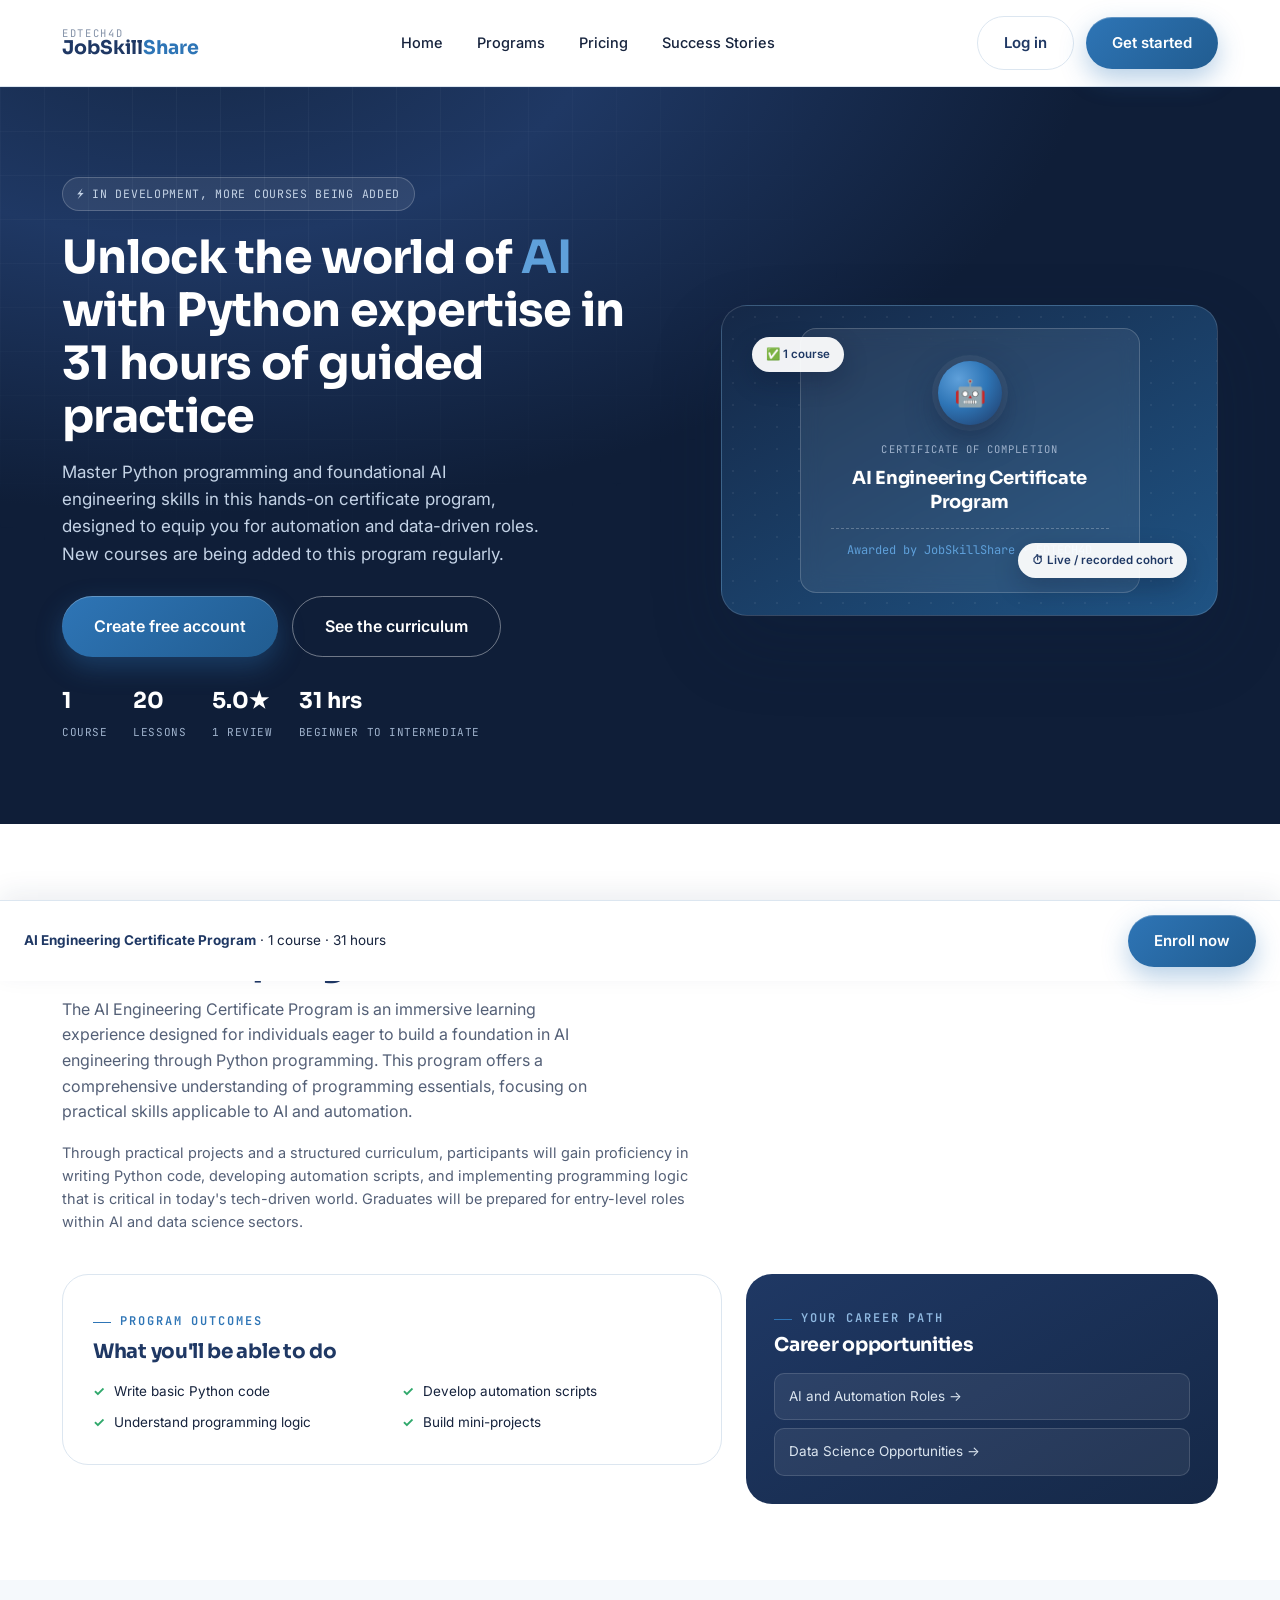
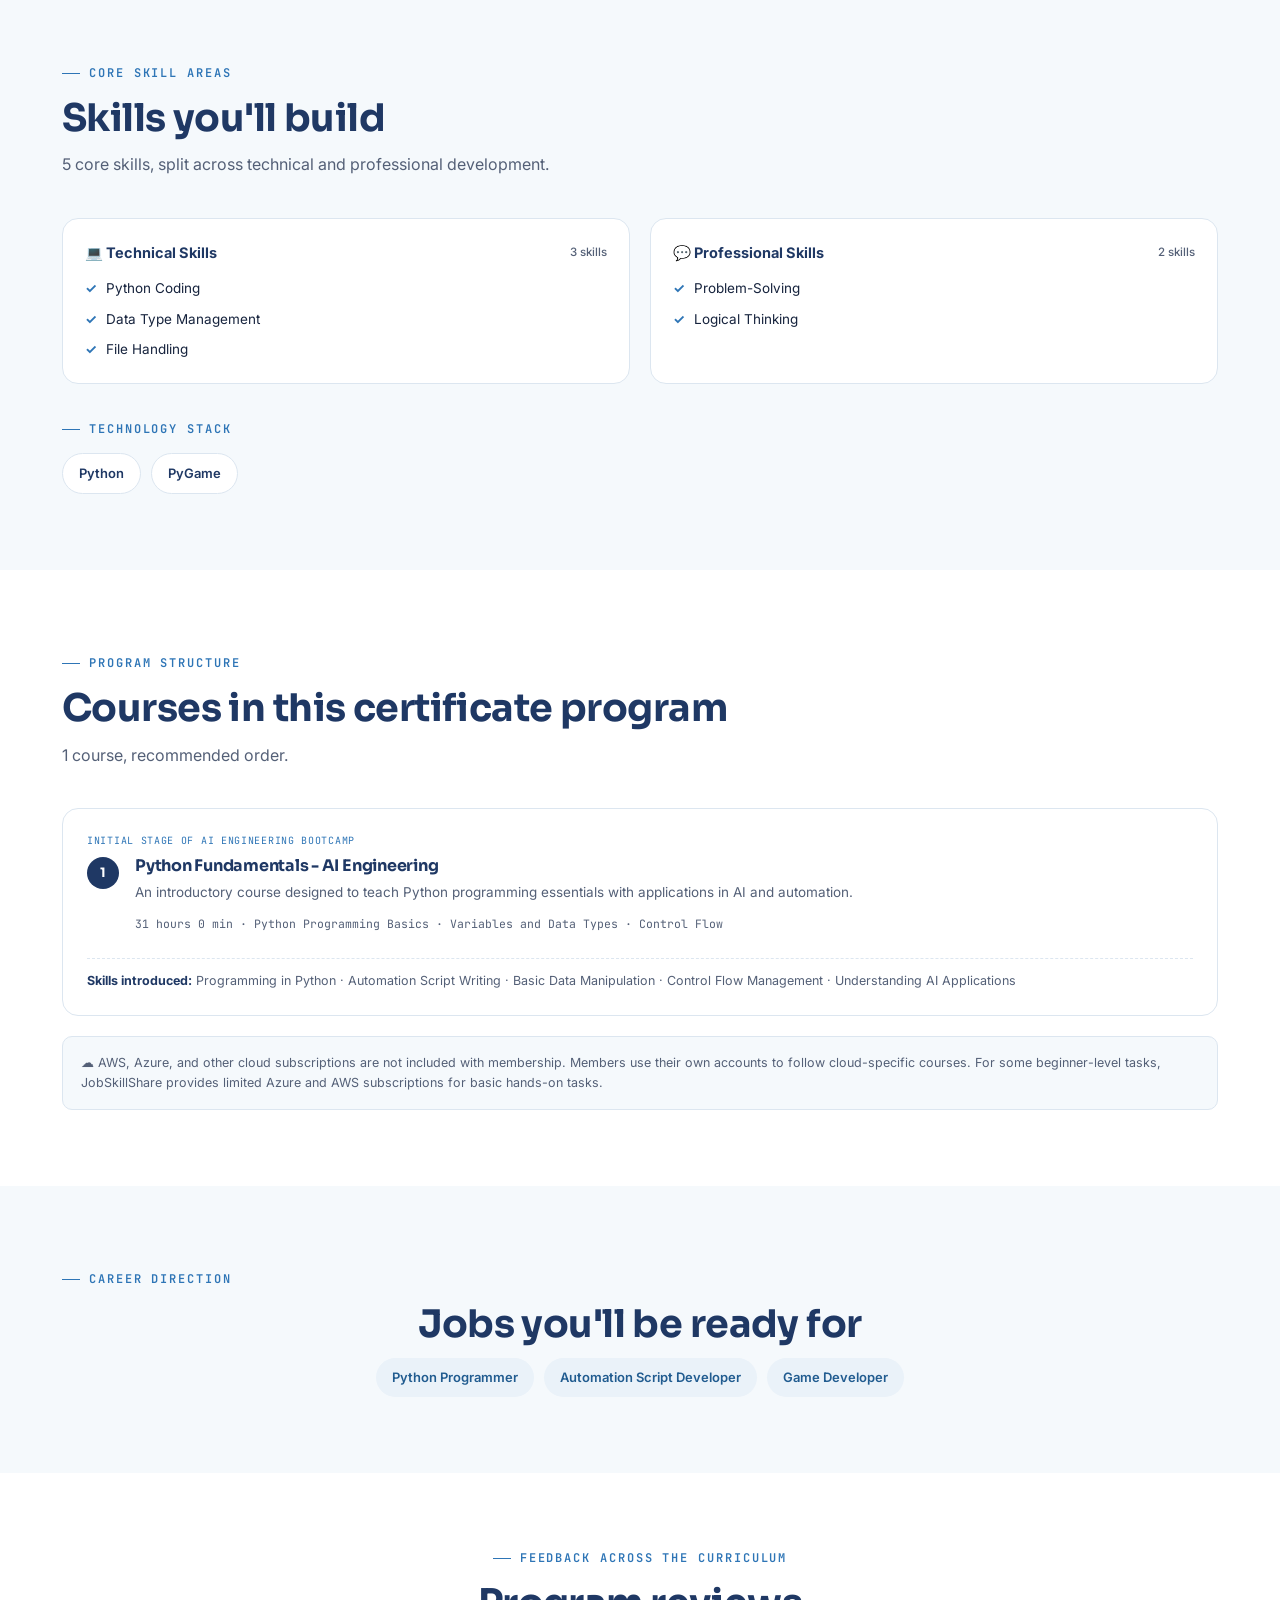
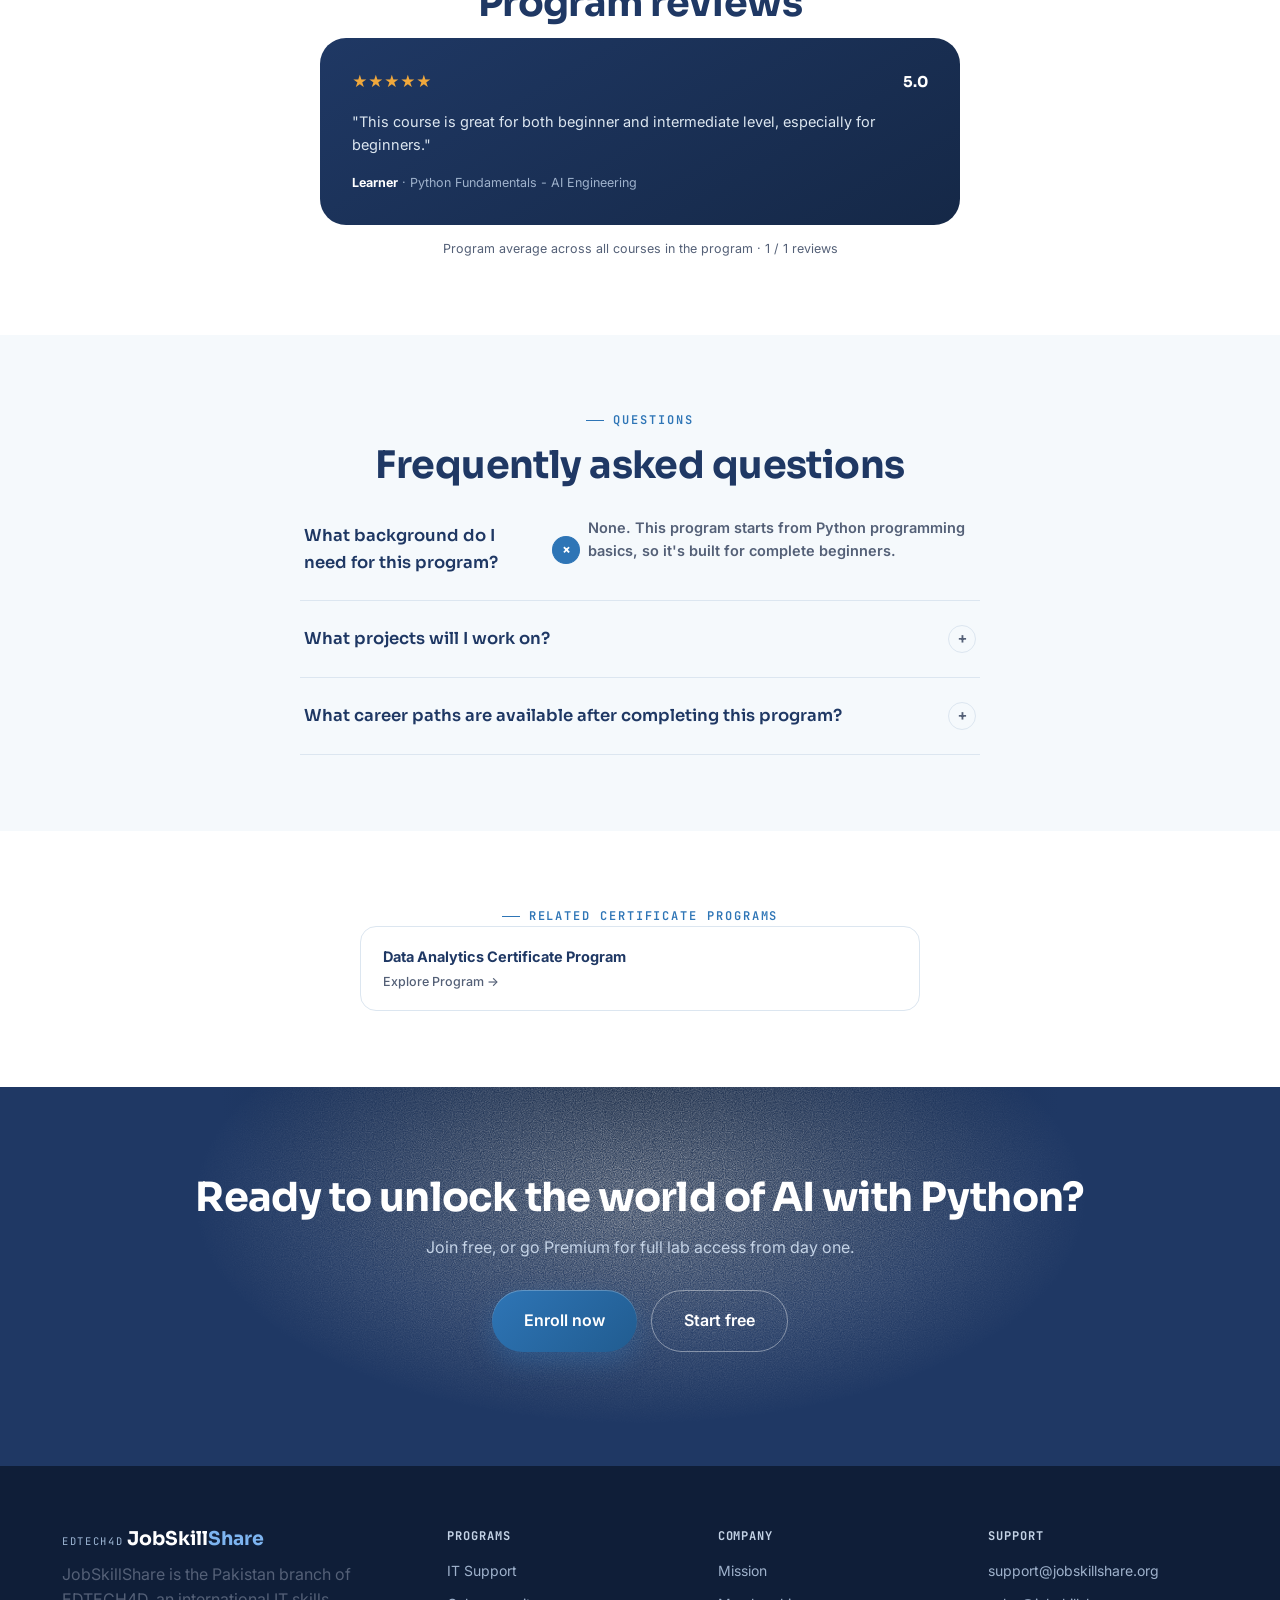
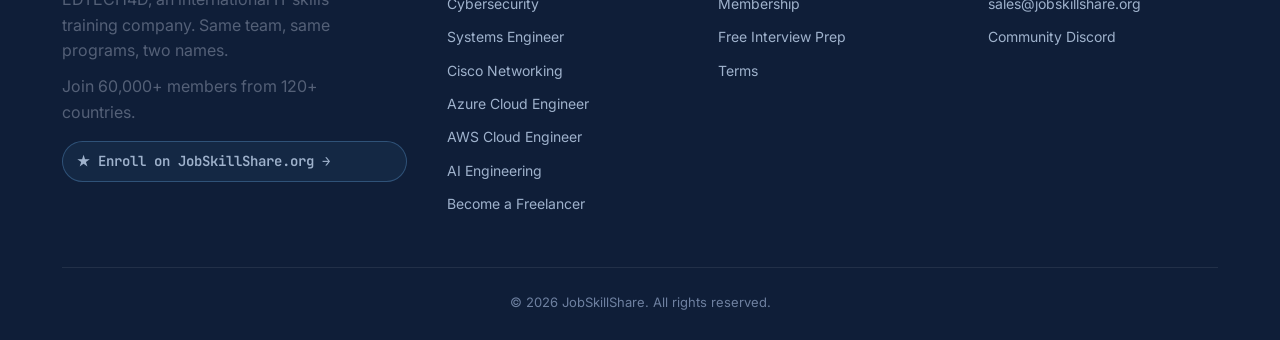
==== commit 1b6ffe89: "resolving reviewed issues by team members" ====
--- a/campaign-ai-engineering.html
+++ b/campaign-ai-engineering.html
@@ -52,7 +52,7 @@
       <h1>Unlock the world of <em>AI</em> with Python expertise in 31 hours of guided practice</h1>
       <p class="lead">Master Python programming and foundational AI engineering skills in this hands-on certificate program, designed to equip you for automation and data-driven roles. New courses are being added to this program regularly.</p>
       <div class="camp-cta-row">
-        <button class="btn btn-primary btn-big" type="button" data-open-auth="plan" data-plan="monthly">Enroll now</button>
+        <button class="btn btn-primary btn-big" type="button" data-open-auth="plan" data-plan="free">Create free account</button>
         <a class="btn btn-ghost btn-big" href="#curriculum">See the curriculum</a>
       </div>
       <div class="camp-trust-row">
--- a/style.min.css
+++ b/style.min.css
@@ -1 +1 @@
-@keyframes spin{to{transform:rotate(360deg)}}@keyframes counterspin{to{transform:rotate(-360deg)}}@keyframes corepulse{0%,to{opacity:.55;transform:scale(1)}50%{opacity:.9;transform:scale(1.12)}}@keyframes ringspin{to{transform:rotate(360deg)}}@keyframes livepulse{0%{box-shadow:0 0 0 0 rgba(95,190,123,.6)}70%{box-shadow:0 0 0 8px transparent}to{box-shadow:0 0 0 0 transparent}}@keyframes blink{50%{opacity:0}}@keyframes authFadeIn{0%{opacity:0}to{opacity:1}}@keyframes authRise{0%{opacity:0;transform:translateY(14px) scale(.98)}to{opacity:1;transform:translateY(0) scale(1)}}@keyframes orbFloat1{0%,to{transform:translate(0,0) scale(1)}50%{transform:translate(40px,50px) scale(1.12)}}@keyframes orbFloat2{0%,to{transform:translate(0,0) scale(1)}50%{transform:translate(-50px,-30px) scale(1.08)}}@keyframes orbFloat3{0%,to{transform:translate(0,0) scale(1)}50%{transform:translate(30px,-40px) scale(1.15)}}@keyframes ctaBreathe{0%,to{box-shadow:inset 0 1px 0 rgba(255,255,255,.25),0 10px 26px rgba(46,117,182,.35)}50%{box-shadow:inset 0 1px 0 rgba(255,255,255,.3),0 14px 38px rgba(95,160,218,.55)}}@keyframes rippleOut{to{transform:scale(3.2);opacity:0}}@keyframes authStepIn{0%{opacity:0;transform:translateY(8px)}to{opacity:1;transform:translateY(0)}}@keyframes heroRise{0%{opacity:0;transform:translateY(18px)}to{opacity:1;transform:translateY(0)}}:root{--blue:#2e75b6;--navy:#1f3864;--ice:#d5e3ef;--blue-light:#5fa0da;--blue-dark:#215c90;--navy-2:#152847;--navy-3:#0f1e38;--ice-2:#eaf2f9;--ice-3:#f5f9fc;--white:#ffffff;--text:#16233d;--slate:#546077;--slate-2:#8492a8;--line:#dce6f0;--good:#2fa86b;--bad:#c0432f;--gold:#e6a740;--gold-light:#f3c47a;--gold-dark:#b8811f;--noise:url("data:image/svg+xml;utf8,<svg xmlns='http://www.w3.org/2000/svg' width='180' height='180'><filter id='n'><feTurbulence type='fractalNoise' baseFrequency='0.9' numOctaves='2' stitchTiles='stitch'/><feColorMatrix type='saturate' values='0'/></filter><rect width='100%25' height='100%25' filter='url(%23n)'/></svg>");--radius-s:10px;--radius-m:16px;--radius-l:26px;--shadow-s:0 2px 10px rgba(20, 45, 85, 0.07);--shadow-m:0 16px 40px rgba(20, 45, 85, 0.12);--shadow-l:0 30px 70px rgba(15, 30, 60, 0.22);--glow:0 0 0 1px rgba(46, 117, 182, 0.08), 0 20px 60px rgba(46, 117, 182, 0.18);--ease:cubic-bezier(0.22, 1, 0.36, 1);--ease-soft:cubic-bezier(0.4, 0, 0.2, 1);--ease-pop:cubic-bezier(0.34, 1.56, 0.64, 1);--font-display:"Sora", sans-serif;--font-body:"Inter", sans-serif;--font-mono:"JetBrains Mono", monospace}*,::after,::before{box-sizing:border-box;margin:0;padding:0}body,html{overflow-x:hidden}html{scroll-behavior:smooth}body{font-family:var(--font-body);color:var(--text);background:var(--white);line-height:1.6;-webkit-font-smoothing:antialiased}body.modal-open{overflow:hidden}img{max-width:100%;display:block}a,button{color:inherit}a{text-decoration:none}ul{list-style:none}button{font:inherit;cursor:pointer;border:0;background:0 0}.wrap{max-width:1220px;margin:0 auto;padding:0 32px}h1,h2,h3,h4{font-family:var(--font-display);color:var(--navy);letter-spacing:-.015em;line-height:1.15}p{color:var(--slate)}:focus-visible{outline:3px solid var(--blue-light);outline-offset:3px;border-radius:6px}::selection{background:var(--blue);color:var(--white)}.eyebrow{font-family:var(--font-mono);font-size:12px;letter-spacing:.16em;text-transform:uppercase;color:var(--blue);font-weight:600;display:inline-flex;align-items:center;gap:9px}.eyebrow::before{content:"";width:18px;height:1px;background:var(--blue);display:inline-block}.sec-title{font-size:clamp(26px,3.2vw,38px);margin:14px 0 12px}.sec-sub{max-width:560px;font-size:16px;margin-bottom:40px}.btn{display:inline-flex;align-items:center;justify-content:center;gap:8px;padding:14px 26px;border-radius:999px;font-weight:600;font-size:15px;position:relative;overflow:hidden;isolation:isolate;transition:transform .32s var(--ease),box-shadow .32s var(--ease),background .25s var(--ease-soft),color .25s var(--ease-soft),border-color .25s var(--ease-soft);white-space:nowrap}.btn::before{content:"";position:absolute;inset:0;z-index:-1;background:linear-gradient(115deg,transparent 30%,rgba(255,255,255,.35) 50%,transparent 70%);transform:translateX(-120%);transition:transform .6s var(--ease-soft)}.btn:hover::before{transform:translateX(120%)}.btn-primary{background:linear-gradient(135deg,var(--blue) 0%,var(--blue-dark) 100%);color:var(--white);box-shadow:inset 0 1px 0 rgba(255,255,255,.25),0 10px 26px rgba(46,117,182,.35)}.btn-primary:hover{transform:translate(var(--tx, 0),calc(var(--ty, 0) - 3px));box-shadow:0 18px 38px rgba(46,117,182,.48)}.btn-primary:active{transform:translate(var(--tx, 0),calc(var(--ty, 0) - 1px));box-shadow:0 10px 22px rgba(46,117,182,.4)}.btn-ghost{background:0 0;color:var(--navy);border:1.5px solid var(--line)}.btn-ghost:hover{border-color:var(--blue);color:var(--blue);background:rgba(46,117,182,.05);transform:translateY(-2px)}.btn-big{padding:17px 32px;font-size:16px}.btn:disabled{opacity:.5;cursor:not-allowed;transform:none!important}.final .btn-ghost,.hero .btn-ghost{color:var(--white);border-color:rgba(255,255,255,.3)}.final .btn-ghost:hover,.hero .btn-ghost:hover{border-color:var(--white);background:rgba(255,255,255,.08);color:var(--white)}header{position:sticky;top:0;z-index:60;background:rgba(255,255,255,.86);backdrop-filter:blur(14px) saturate(160%);border-bottom:1px solid var(--line);transition:box-shadow .3s var(--ease-soft),background .3s var(--ease-soft)}header.scrolled{background:rgba(255,255,255,.96);box-shadow:0 8px 30px rgba(20,45,85,.08)}.logo,.nav{display:flex}.nav{align-items:center;justify-content:space-between;padding:16px 32px;gap:24px}.logo{flex-direction:column;line-height:1.05}.logo .parent{font-family:var(--font-mono);font-size:10.5px;letter-spacing:.16em;color:var(--slate-2);text-transform:uppercase}.logo .main{font-family:var(--font-display);font-weight:700;font-size:19px;color:var(--navy)}.logo .main span,.menu>a.active,.menu>a:hover{color:var(--blue)}.menu,.nav-actions{display:flex;align-items:center;gap:34px}.menu>a{font-weight:500;font-size:14.5px;color:var(--text);position:relative;padding:6px 0;transition:color .2s var(--ease-soft)}.menu>a::after{content:"";position:absolute;left:0;bottom:0;height:2px;width:0;background:var(--blue);transition:width .3s var(--ease)}.menu>a.active::after,.menu>a:hover::after{width:100%}.nav-actions{gap:12px}.menu .nav-actions.mobile-show{display:none}.menu-toggle{display:none;flex-direction:column;gap:5px;padding:6px}.menu-toggle span{width:22px;height:2px;background:var(--navy);border-radius:2px;transition:.25s var(--ease-soft)}.menu-toggle.open span:nth-child(1){transform:translateY(7px) rotate(45deg)}.menu-toggle.open span:nth-child(2){opacity:0}.menu-toggle.open span:nth-child(3){transform:translateY(-7px) rotate(-45deg)}.hero{position:relative;background:radial-gradient(ellipse 900px 500px at 15% -10%,var(--navy-2) 0%,var(--navy) 45%,var(--navy-3) 100%);color:var(--white);overflow:hidden;padding:110px 0 96px}.hero::after,.hero::before{content:"";position:absolute}.hero::before{inset:0;background-image:var(--noise),linear-gradient(rgba(213,227,239,.05) 1px,transparent 1px),linear-gradient(90deg,rgba(213,227,239,.05) 1px,transparent 1px);background-size:180px 180px,44px 44px,44px 44px;background-blend-mode:soft-light,normal,normal;opacity:.9;mask-image:radial-gradient(ellipse 900px 600px at 20% 10%,#000,transparent 70%)}.hero::after{top:-160px;right:-160px;width:520px;height:520px;border-radius:50%;background:radial-gradient(circle,rgba(95,160,218,.28),transparent 70%);filter:blur(10px)}.hero-divider{position:absolute;left:0;right:0;bottom:0;height:96px;pointer-events:none;background:linear-gradient(180deg,transparent,var(--white));z-index:1}.hero .wrap{display:grid;grid-template-columns:1.05fr .95fr;gap:56px;align-items:center;position:relative;z-index:1}.hero-text h1{color:var(--white);font-size:clamp(38px,4.6vw,58px);font-weight:800;letter-spacing:-.03em;margin-bottom:20px;text-shadow:0 2px 24px rgba(0,0,0,.25)}.hero-text h1 em{font-style:normal;position:relative;color:var(--blue-light);background:linear-gradient(180deg,transparent 66%,rgba(95,160,218,.32) 66%);padding:0 2px}.hero-text h1 em::after{content:"";position:absolute;left:2px;right:2px;bottom:-6px;height:3px;border-radius:2px;background:linear-gradient(90deg,var(--gold),var(--gold-light))}.hero .lead{font-size:17.5px;color:#c4d3e6;max-width:480px;margin-bottom:34px}.hero-cta{display:flex;align-items:center;gap:26px;flex-wrap:wrap;margin-bottom:28px}.preview-link,.preview-link .play{display:inline-flex;align-items:center}.preview-link{gap:10px;font-weight:600;font-size:14.5px;color:var(--white)}.preview-link .play{width:34px;height:34px;border-radius:50%;background:rgba(255,255,255,.12);border:1px solid rgba(255,255,255,.35);justify-content:center;font-size:11px;transition:.25s var(--ease-soft)}.preview-link:hover .play{background:var(--blue);border-color:var(--blue);transform:scale(1.08)}.chips{display:flex;gap:10px;flex-wrap:wrap}.chip{font-family:var(--font-mono);font-size:12px;color:#c4d3e6;border:1px solid rgba(255,255,255,.18);background:rgba(255,255,255,.05);padding:8px 14px;border-radius:999px}.hero-visual{position:relative;display:flex;flex-direction:column;align-items:center;gap:22px}.orbit{position:relative;width:min(420px,88vw);aspect-ratio:1/1}.orbit-ring{border:1px dashed rgba(213,227,239,.22)}.orbit-ring.r1{inset:0}.orbit-ring.r2{inset:13%;border-style:solid;border-color:rgba(213,227,239,.14)}.orbit-ring.r3{inset:26%;border-color:rgba(213,227,239,.28)}.orbit-core,.orbit-core::after,.orbit-ring{position:absolute;border-radius:50%}.orbit-core{top:50%;left:50%;transform:translate(-50%,-50%);width:34%;height:34%;background:radial-gradient(circle at 32% 28%,var(--blue-light) 0%,var(--blue) 45%,var(--navy) 100%);display:flex;align-items:center;justify-content:center;color:var(--white);font-family:var(--font-display);font-weight:800;font-size:clamp(18px,2.4vw,24px);letter-spacing:.02em;box-shadow:0 25px 60px rgba(15,30,60,.5),0 0 0 10px rgba(255,255,255,.06),inset 0 2px 14px rgba(255,255,255,.25);z-index:3}.orbit-core::after{content:"";inset:-16%;background:radial-gradient(circle,rgba(95,160,218,.35),transparent 70%);z-index:-1;animation:corepulse 3.2s ease-in-out infinite}.orbit-track{position:absolute;inset:0;animation:spin 34s linear infinite;z-index:2}.orbit-tag{position:absolute;top:50%;left:50%;width:0;height:0}.tag-fix{position:absolute;transform:translate(-50%,-50%) rotate(var(--fix))}.tag-spin{display:inline-block;animation:counterspin 34s linear infinite}.pill{display:inline-flex;align-items:center;gap:7px;white-space:nowrap;background:rgba(255,255,255,.94);color:var(--navy);padding:9px 15px;border-radius:999px;font-size:12.5px;font-weight:600;box-shadow:0 12px 28px rgba(10,20,45,.28);backdrop-filter:blur(6px)}.pill .ic{color:var(--blue);font-size:12px}.orbit-tag:nth-child(4) .pill .ic{color:var(--gold-dark)}.orbit-dot{position:absolute;width:6px;height:6px;border-radius:50%;background:var(--blue-light);box-shadow:0 0 10px 2px rgba(95,160,218,.7)}.orbit-caption{text-align:center}.orbit-caption h4{color:var(--white);font-size:17px;margin-bottom:6px}.orbit-caption p{color:#a9bbd4;font-size:13.5px;font-family:var(--font-mono)}.orbit-caption .flow{color:var(--blue-light)}.orbit-ring.r3{animation:ringspin 60s linear infinite}@media (prefers-reduced-motion:reduce){.orbit-core::after,.orbit-ring.r3,.orbit-track,.tag-spin{animation:none}}section{padding:88px 0}.pricing,.programs{background:var(--ice-3)}.steps{display:grid;grid-template-columns:repeat(3,1fr);gap:26px}.step{background:var(--white);border:1px solid var(--line);border-radius:var(--radius-m);padding:32px 28px;position:relative;overflow:hidden;box-shadow:var(--shadow-s);transition:transform .25s var(--ease-pop),box-shadow .25s ease,border-color .25s ease}.step::before{content:"";position:absolute;top:0;left:0;right:0;height:3px;background:linear-gradient(90deg,var(--blue),var(--blue-light));transform:scaleX(0);transform-origin:left;transition:transform .3s ease}.prog:hover,.step:hover{transform:translateY(-6px)}.step:hover{box-shadow:var(--shadow-m);border-color:transparent}.step:hover::before{transform:scaleX(1)}.num{width:40px;height:40px;border-radius:12px;background:var(--ice-2);color:var(--blue);display:flex;align-items:center;justify-content:center;font-family:var(--font-display);font-weight:700;font-size:16px;margin-bottom:18px}.prog h3,.step h3{font-size:18.5px;margin-bottom:9px}.step p{font-size:14.5px}.prog-grid{display:grid;grid-template-columns:repeat(4,1fr);gap:22px}.prog-grid-more{margin-top:22px}.prog{background:var(--white);border:1px solid var(--line);border-radius:var(--radius-m);padding:26px;box-shadow:var(--shadow-s);transition:transform .25s var(--ease-pop),box-shadow .25s ease;position:relative}.prog:hover{box-shadow:var(--glow)}.icon,.prog p{margin-bottom:18px}.icon{width:50px;height:50px;border-radius:14px;background:linear-gradient(135deg,var(--ice-2),var(--ice));display:flex;align-items:center;justify-content:center;font-size:22px}.prog h3{font-size:16.5px;line-height:1.3}.prog p{font-size:13.5px}.meta{display:flex;gap:8px;margin-bottom:16px;flex-wrap:wrap}.tag{font-family:var(--font-mono);font-size:11px;color:var(--slate);background:var(--ice-3);border:1px solid var(--line);padding:4px 10px;border-radius:6px}.tag.lvl{color:var(--blue-dark);background:rgba(46,117,182,.1);border-color:transparent}.open{font-size:14px;color:var(--blue);gap:4px;transition:gap .2s ease}.open:hover{gap:8px}.camp-link,.open,.view-all{display:inline-flex;align-items:center;font-weight:600}.camp-link{gap:4px;margin-top:8px;font-size:12.5px;color:var(--slate);transition:gap .2s ease,color .2s ease}.camp-link:hover{gap:8px;color:var(--blue)}.view-all{gap:6px;width:fit-content;margin:36px auto 0;color:var(--navy);border:1.5px solid var(--line);background:var(--white);padding:12px 26px;border-radius:999px;position:relative;left:50%;transform:translateX(-50%);transition:transform .3s var(--ease),border-color .25s var(--ease-soft),color .25s var(--ease-soft),box-shadow .3s var(--ease)}.view-all:hover{border-color:var(--blue);color:var(--blue);box-shadow:var(--shadow-s);transform:translateX(-50%) translateY(-2px)}.soon .box,.soon form{display:flex;position:relative}.soon .box{background:linear-gradient(120deg,var(--navy),var(--navy-2));color:var(--white);border-radius:var(--radius-l);padding:36px 42px;justify-content:space-between;align-items:center;gap:28px;flex-wrap:wrap;overflow:hidden}.soon .box::after{content:"";position:absolute;top:-100px;right:-60px;width:280px;height:280px;border-radius:50%;background:radial-gradient(circle,rgba(95,160,218,.3),transparent 70%)}.soon h3{color:var(--white);font-size:20px;margin-bottom:6px}.soon p{color:#b9c8de;font-size:14px}.soon form{gap:10px;z-index:1}.soon input{padding:12px 16px;border-radius:999px;border:1px solid rgba(255,255,255,.25);background:rgba(255,255,255,.08);color:var(--white);font-size:14px;min-width:230px}.soon input::placeholder{color:#9fb2cc}.soon input:focus{outline:0;border-color:var(--blue-light);background:rgba(255,255,255,.14)}.soon button{padding:12px 22px;background:var(--blue);font-weight:600;font-size:14px;transition:.25s var(--ease-soft)}.soon button:hover{background:var(--blue-dark);transform:translateY(-1px)}.soon .thanks{font-family:var(--font-mono);font-size:13px;color:var(--blue-light);margin-top:8px}.preview-grid{display:grid;grid-template-columns:1.3fr .9fr;gap:26px;align-items:stretch}.preview-main,.term{overflow:hidden;display:flex;flex-direction:column}.preview-main{position:relative;border-radius:var(--radius-l);background:linear-gradient(160deg,var(--navy-3) 0%,var(--navy) 100%);min-height:360px;box-shadow:var(--shadow-l)}.preview-main .badge,.soon button{color:var(--white);border-radius:999px}.preview-main .badge{align-self:flex-start;margin:20px 0 0 22px;background:rgba(255,255,255,.1);border:1px solid rgba(255,255,255,.2);font-family:var(--font-mono);font-size:11px;padding:6px 12px}.term{margin:16px 22px 22px;background:#0b1a32;border-radius:14px;border:1px solid rgba(255,255,255,.08);flex:1;box-shadow:inset 0 0 40px rgba(0,0,0,.25)}.term-bar{display:flex;align-items:center;gap:8px;padding:12px 16px;background:rgba(255,255,255,.04);border-bottom:1px solid rgba(255,255,255,.06)}.term-bar i{width:10px;height:10px;border-radius:50%;background:rgba(255,255,255,.18);display:inline-block}.term-bar i:nth-child(1){background:#e5716c}.term-bar i:nth-child(2){background:#e3b34a}.term-bar i:nth-child(3){background:#5fbe7b}.term-bar span{margin-left:10px;font-family:var(--font-mono);font-size:12px;color:#9fb2cc;display:flex;align-items:center;gap:7px}.live-dot{width:7px;height:7px;border-radius:50%;background:#5fbe7b;display:inline-block;box-shadow:0 0 0 0 rgba(95,190,123,.6);animation:livepulse 2s infinite}.term-body{flex:1;padding:18px 20px;font-size:13px;color:#cfe0f3;overflow:hidden;line-height:1.75}.term-body .ln{white-space:pre-wrap}.foot>div>a:hover,.term-body .prompt{color:var(--blue-light)}.term-body .ok{color:#5fbe7b}.term-body .cursor{display:inline-block;width:7px;height:14px;background:var(--blue-light);vertical-align:middle;margin-left:2px;animation:blink 1s step-end infinite}.cap,.stat span,.term-body{font-family:var(--font-mono)}.cap{margin:0 22px 20px;color:#c4d3e6;font-size:13.5px}.playbtn{display:none}.preview-list{display:flex;flex-direction:column;gap:10px}.preview-item{padding:16px 18px;border-radius:14px;border:1px solid var(--line);background:var(--white);display:flex;align-items:center;gap:12px;font-weight:500;font-size:14px;color:var(--text);transition:.25s var(--ease-soft);cursor:pointer}.preview-item .dot{width:8px;height:8px;border-radius:50%;background:var(--slate-2);flex-shrink:0;transition:.25s var(--ease-soft)}.preview-item:hover{border-color:var(--blue)}.preview-item.active{background:var(--navy);color:var(--white);border-color:var(--navy);box-shadow:var(--shadow-s)}.preview-item.active .dot{background:var(--blue-light);box-shadow:0 0 8px 2px rgba(95,160,218,.6)}.stats{display:grid;grid-template-columns:repeat(3,1fr);gap:22px;margin-bottom:14px}.stat{background:linear-gradient(160deg,var(--white),var(--ice-3));border:1px solid var(--line);border-radius:var(--radius-m);padding:28px;text-align:center}.stat b{display:block;font-family:var(--font-display);font-size:34px;color:var(--navy)}.stat span{font-size:12px;letter-spacing:.06em;text-transform:uppercase;color:var(--slate)}.stat-caption{font-size:12.5px;color:var(--slate-2);margin-bottom:40px;font-style:italic}.quotes{display:grid;grid-template-columns:repeat(3,1fr);gap:22px}.quote{background:var(--white);border:1px solid var(--line);border-radius:var(--radius-m);padding:26px;box-shadow:var(--shadow-s);transition:transform .35s var(--ease-pop),box-shadow .35s var(--ease),border-color .25s var(--ease-soft)}.quote:hover{transform:translateY(-5px);box-shadow:var(--shadow-m)}.quote:nth-child(2) .av{background:linear-gradient(135deg,var(--gold-light),var(--gold-dark))}.quote p{color:var(--text);font-size:14.5px;margin-bottom:20px;line-height:1.6}.av,.who{display:flex;align-items:center}.who{gap:12px}.av{width:38px;height:38px;border-radius:50%;background:linear-gradient(135deg,var(--blue),var(--navy));color:var(--white);justify-content:center;font-family:var(--font-mono);font-size:12.5px;font-weight:600}.who b{display:block;font-size:13.5px;color:var(--navy)}.who span{font-size:12px;color:var(--slate)}.billing-toggle,.bt-opt{border-radius:999px;display:inline-flex;align-items:center}.billing-toggle{gap:4px;background:var(--white);border:1.5px solid var(--line);padding:4px;margin-bottom:32px}.bt-opt{padding:10px 20px;font-size:13.5px;font-weight:600;color:var(--slate);gap:8px;transition:.25s var(--ease-soft)}.bt-opt.active{background:linear-gradient(135deg,var(--blue),var(--blue-dark));color:var(--white)}.bt-save{font-family:var(--font-mono);font-size:10.5px;background:rgba(255,255,255,.22);padding:2px 8px;border-radius:6px}.bt-opt:not(.active) .bt-save{background:rgba(46,117,182,.12);color:var(--blue-dark)}.plans{display:grid;grid-template-columns:repeat(3,1fr);gap:24px;align-items:stretch}.plan,.plan li{position:relative}.plan{background:var(--white);border:1px solid var(--line);border-radius:var(--radius-l);padding:32px;display:flex;flex-direction:column;transition:transform .25s var(--ease-pop),box-shadow .25s ease}.plan:hover{transform:translateY(-6px);box-shadow:var(--shadow-m)}.plan.featured{background:linear-gradient(165deg,var(--navy),var(--navy-2));border:1px solid rgba(230,167,64,.4);box-shadow:var(--shadow-l),0 0 0 1px rgba(230,167,64,.12),0 30px 60px -20px rgba(230,167,64,.25);transform:scale(1.03)}.plan.featured:hover{transform:scale(1.03) translateY(-6px);box-shadow:var(--shadow-l),0 0 0 1px rgba(230,167,64,.2),0 34px 70px -16px rgba(230,167,64,.35)}.breadcrumb a:hover,.plan.featured,.plan.featured .price,.plan.featured h3{color:var(--white)}.plan.featured li,.plan.featured p{color:#c4d3e6}.flag,.plan-note{font-family:var(--font-mono)}.plan-note{font-size:11.5px;color:#9fb2cc;text-align:center;margin-top:12px}.flag{position:absolute;top:-13px;left:32px;background:linear-gradient(120deg,var(--gold-light),var(--gold));color:var(--navy-3);font-weight:700;font-size:10.5px;letter-spacing:.08em;padding:6px 14px;border-radius:999px;box-shadow:0 8px 18px rgba(230,167,64,.45)}.plan h3{font-size:18px;margin-bottom:10px}.price{font-family:var(--font-display);font-size:36px;color:var(--navy);margin-bottom:22px}.price small{font-family:var(--font-body);font-size:14px;font-weight:500;color:var(--slate)}.plan.featured .price small{color:#9fb2cc}.plan ul{margin-bottom:26px;flex:1}.plan li{font-size:14px;color:var(--text);padding:9px 0 9px 24px;border-bottom:1px solid var(--line)}.plan.featured li{border-bottom-color:rgba(255,255,255,.12)}.plan li:last-child{border-bottom:none}.plan li::before{content:"✓";position:absolute;left:0;color:var(--blue);font-weight:700}.plan.featured li::before{color:var(--gold-light)}.ent-form .btn,.plan .btn{width:100%}.plan.featured .btn-primary{background:var(--white);color:var(--navy);box-shadow:0 10px 26px rgba(0,0,0,.25)}.plan.featured .btn-primary:hover{background:var(--ice-2)}.pricing-note{text-align:center;font-size:14px;color:var(--slate);margin-top:34px}.pricing-note a{color:var(--blue);font-weight:600}.ent-card,.ent-card h2,.row b{color:var(--white)}.ent-card{background:linear-gradient(135deg,var(--navy) 0%,var(--navy-2) 60%,var(--navy-3) 100%);border-radius:var(--radius-l);padding:52px;display:grid;grid-template-columns:1.2fr .8fr;gap:48px;align-items:center;position:relative;overflow:hidden}.ent-card::after{content:"";position:absolute;bottom:-140px;left:-100px;width:340px;height:340px;border-radius:50%;background:radial-gradient(circle,rgba(95,160,218,.25),transparent 70%)}.ent-card h2{font-size:clamp(24px,2.8vw,32px);margin:10px 0 14px}.ent-card>div>p{color:#c4d3e6;max-width:460px;margin-bottom:26px}.ent-list{display:flex;flex-direction:column;gap:16px}.row div{font-size:14.5px;color:#c4d3e6;line-height:1.6}.row b{display:block;font-size:15px;margin-bottom:3px}.ent-form{background:rgba(255,255,255,.07);border:1px solid rgba(255,255,255,.16);border-radius:var(--radius-m);padding:28px;backdrop-filter:blur(10px);position:relative;z-index:1}.ent-form h4{font-size:17px;margin-bottom:16px}.contact{font-family:var(--font-mono);font-size:13.5px;color:#c4d3e6;margin-bottom:20px;display:flex;align-items:center;gap:8px}.ent-form h4,.final,.final h2{color:var(--white)}.final{text-align:center;background:radial-gradient(ellipse 700px 400px at 50% 0%,var(--navy-2),var(--navy) 60%);position:relative;overflow:hidden}.final::before{content:"";position:absolute;inset:0;background-image:var(--noise),radial-gradient(circle,rgba(213,227,239,.08) 1px,transparent 1px);background-size:180px 180px,28px 28px;background-blend-mode:soft-light,normal;opacity:.9;mask-image:radial-gradient(ellipse 600px 300px at 50% 30%,#000,transparent 75%)}.final .wrap{position:relative;z-index:1}.final h2{font-size:clamp(28px,3.4vw,40px);margin-bottom:14px}.final p,.foot h4{color:#c4d3e6;margin-bottom:30px;font-size:16px}footer{background:var(--navy-3);color:#9fb2cc;padding:64px 0 28px}.foot{display:grid;grid-template-columns:1.5fr 1fr 1fr 1fr;gap:40px;padding-bottom:40px;border-bottom:1px solid rgba(255,255,255,.08)}.foot h4{font-family:var(--font-mono);font-size:12px;letter-spacing:.08em;text-transform:uppercase;margin-bottom:16px}.foot>div>a{display:block;margin-bottom:11px;font-size:14px;color:#9fb2cc;overflow-wrap:anywhere}.copyright{padding-top:24px;font-size:13px;color:#6e80a0;text-align:center}.reveal{opacity:0;transform:translateY(24px) scale(.98);filter:blur(6px);transition:opacity .7s cubic-bezier(.16,1,.3,1),transform .7s cubic-bezier(.16,1,.3,1),filter .7s cubic-bezier(.16,1,.3,1)}.reveal-stagger.in>*,.reveal.in{opacity:1;transform:translateY(0) scale(1);filter:blur(0)}.reveal-stagger>*{opacity:0;transform:translateY(24px) scale(.97);filter:blur(5px);transition:opacity .6s cubic-bezier(.16,1,.3,1),transform .6s cubic-bezier(.16,1,.3,1),filter .6s cubic-bezier(.16,1,.3,1)}.reveal-stagger.in>:nth-child(1){transition-delay:.04s}.reveal-stagger.in>:nth-child(2){transition-delay:.12s}.reveal-stagger.in>:nth-child(3){transition-delay:.2s}.reveal-stagger.in>:nth-child(4){transition-delay:.28s}.reveal-stagger.in>:nth-child(5){transition-delay:.36s}.reveal-stagger.in>:nth-child(6){transition-delay:.44s}@media (prefers-reduced-motion:reduce){.reveal,.reveal-stagger>*{transition:opacity .3s ease!important;transform:none!important;filter:none!important}}@media (max-width:1080px){.hero .wrap{grid-template-columns:1fr}.hero-visual{order:-1}.prog-grid{grid-template-columns:repeat(2,1fr)}.preview-grid{grid-template-columns:1fr}.plans,.quotes,.stats,.steps{grid-template-columns:repeat(2,1fr)}.ent-card{grid-template-columns:1fr}.foot{grid-template-columns:1fr 1fr}.plan.featured{transform:none}.plan.featured:hover{transform:translateY(-6px)}}@media (max-width:760px){.wrap{padding:0 20px}section{padding:60px 0}.foot{grid-template-columns:1fr;gap:28px}.menu,.menu>a{border-bottom:1px solid var(--line)}.menu{position:absolute;top:100%;left:0;right:0;background:var(--white);flex-direction:column;align-items:stretch;gap:0;padding:8px 20px 20px;box-shadow:var(--shadow-m);display:none}.menu-toggle,.menu.open{display:flex}.menu>a{padding:14px 4px}.menu .nav-actions.mobile-show{display:flex;gap:10px;padding-top:16px}header .nav>.nav-actions:not(.mobile-show){display:none}.plans,.prog-grid,.quotes,.stats,.steps{grid-template-columns:1fr}.plan.featured{transform:none}.soon .box{flex-direction:column;align-items:flex-start}.ent-form,.soon form{width:100%}.soon input{flex:1;min-width:0}}.page-hero{position:relative;overflow:hidden;background:radial-gradient(ellipse 900px 500px at 15% -10%,var(--navy-2) 0%,var(--navy) 45%,var(--navy-3) 100%);color:var(--white);padding:96px 0 90px}.page-hero::before{content:"";position:absolute;inset:0;background-image:var(--noise),linear-gradient(rgba(213,227,239,.05) 1px,transparent 1px),linear-gradient(90deg,rgba(213,227,239,.05) 1px,transparent 1px);background-size:180px 180px,44px 44px,44px 44px;background-blend-mode:soft-light,normal,normal;opacity:.9;mask-image:radial-gradient(ellipse 900px 600px at 20% 10%,#000,transparent 70%)}.page-hero::after{content:"";position:absolute;top:-160px;right:-160px;width:520px;height:520px;border-radius:50%;background:radial-gradient(circle,rgba(95,160,218,.28),transparent 70%);filter:blur(10px)}.page-hero .hero-divider{background:linear-gradient(180deg,transparent,var(--ice-3))}.page-hero .wrap{display:grid;grid-template-columns:1.15fr .85fr;gap:56px;align-items:center;position:relative;z-index:1}.breadcrumb{font-family:var(--font-mono);font-size:12px;color:#9fb2cc;margin-bottom:20px;display:flex;align-items:center;gap:8px}.breadcrumb a{color:var(--blue-light);transition:color .2s var(--ease-soft)}.page-hero-inner{max-width:600px}.page-hero h1{color:var(--white);font-size:clamp(32px,4vw,48px);margin-bottom:16px}.page-hero p.lead{color:#c4d3e6;font-size:17px;max-width:560px;margin-bottom:30px}.page-hero-stats{display:flex;gap:34px;flex-wrap:wrap;margin-bottom:34px}.page-hero-stats div{font-family:var(--font-mono)}.page-hero-stats b{display:block;font-family:var(--font-display);font-size:26px;color:var(--white)}.hero-snapshot-head span,.page-hero-stats span{font-size:11px;letter-spacing:.06em;text-transform:uppercase;color:#9fb2cc}.page-hero-cta{display:flex;gap:14px;flex-wrap:wrap}.hero-snapshot{background:rgba(255,255,255,.06);border:1px solid rgba(255,255,255,.14);border-radius:var(--radius-l);padding:26px;backdrop-filter:blur(14px);box-shadow:var(--shadow-l)}.hero-snapshot-head,.hero-snapshot-head .live,.hs-row{display:flex;align-items:center}.hero-snapshot-head{justify-content:space-between;margin-bottom:6px;padding-bottom:16px;border-bottom:1px solid rgba(255,255,255,.1)}.hero-snapshot-head span{font-family:var(--font-mono);font-size:11.5px;letter-spacing:.08em}.hero-snapshot-head .live{gap:7px;font-family:var(--font-mono);font-size:11px;color:#5fbe7b}.hero-snapshot-head .live i{width:6px;height:6px;border-radius:50%;background:#5fbe7b;display:inline-block;box-shadow:0 0 0 0 rgba(95,190,123,.6);animation:livepulse 2s infinite}.hs-row{gap:14px;padding:13px 2px;border-bottom:1px solid rgba(255,255,255,.07);transition:transform .3s var(--ease)}.hs-row:last-child{border-bottom:none}.hs-row:hover{transform:translateX(4px)}.hs-ic{width:38px;height:38px;border-radius:11px;flex-shrink:0;background:linear-gradient(135deg,var(--blue),var(--blue-dark));display:flex;align-items:center;justify-content:center;font-size:16px}.hs-row div{flex:1;font-size:13.5px;color:#dce6f0;font-weight:500}.hs-row b{font-family:var(--font-mono);font-size:12px;color:var(--blue-light);background:rgba(95,160,218,.14);padding:3px 9px;border-radius:6px}@media (max-width:1080px){.page-hero .wrap{grid-template-columns:1fr}.hero-snapshot{max-width:460px}}.chip-filter{display:flex;gap:10px;flex-wrap:wrap;margin-bottom:40px}.chip-filter button{padding:10px 20px;border-radius:999px;border:1.5px solid var(--line);background:var(--white);font-size:13.5px;font-weight:600;color:var(--text);transition:transform .3s var(--ease),border-color .25s var(--ease-soft),background .25s var(--ease-soft),color .25s var(--ease-soft)}.chip-filter button:hover{border-color:var(--blue);color:var(--blue)}.chip-filter button.active{background:linear-gradient(135deg,var(--blue),var(--blue-dark));color:var(--white);border-color:transparent;box-shadow:0 8px 20px rgba(46,117,182,.3)}.full-prog-grid{display:grid;grid-template-columns:repeat(3,1fr);gap:24px}.full-prog{background:var(--white);border:1px solid var(--line);border-radius:var(--radius-l);padding:30px;position:relative;overflow:hidden;display:flex;flex-direction:column;box-shadow:var(--shadow-s);transition:transform .4s var(--ease-pop),box-shadow .4s var(--ease),border-color .3s var(--ease-soft)}.full-prog::before{content:"";position:absolute;inset:0;border-radius:inherit;padding:1.5px;background:linear-gradient(135deg,var(--blue-light),transparent 40%);-webkit-mask:linear-gradient(#000 0 0) content-box,linear-gradient(#000 0 0);-webkit-mask-composite:xor;mask-composite:exclude;opacity:0;transition:opacity .4s var(--ease-soft);pointer-events:none}.full-prog:hover{transform:translateY(-8px);box-shadow:var(--glow);border-color:transparent}.full-prog:hover::before{opacity:1}.full-prog .icon{width:56px;height:56px;font-size:24px;border-radius:16px;margin-bottom:20px}.full-prog .badge-row{position:absolute;top:26px;right:26px;display:flex;gap:6px}.full-prog .badge{font-family:var(--font-mono);font-size:10px;letter-spacing:.06em;text-transform:uppercase;padding:5px 10px;border-radius:6px;font-weight:700}.badge-popular{background:rgba(230,167,64,.16);color:var(--gold-dark)}.badge-new{background:rgba(46,117,182,.14);color:var(--blue-dark)}.full-prog h3{font-size:19px;margin-bottom:10px;line-height:1.3}.full-prog p.desc{font-size:14px;margin-bottom:16px}.full-prog .meta{margin-bottom:18px}.full-prog .learn{margin-bottom:22px;flex:1}.full-prog .learn li{font-size:13.5px;color:var(--text);padding-left:22px;position:relative;margin-bottom:9px}.full-prog .learn li::before{content:"✓";position:absolute;left:0;color:var(--blue);font-weight:700}.full-prog-foot{display:flex;gap:10px}.full-prog-foot .btn{flex:1}.faq-list{max-width:760px;margin:0 auto}.faq-item{border-bottom:1px solid var(--line)}.faq-q,.faq-q .icon-plus{display:flex;align-items:center}.faq-q{justify-content:space-between;gap:20px;padding:24px 4px;font-family:var(--font-display);font-weight:600;font-size:16.5px;color:var(--navy);cursor:pointer}.faq-q .icon-plus{width:28px;height:28px;border-radius:50%;border:1.5px solid var(--line);flex-shrink:0;justify-content:center;color:var(--slate);font-size:15px;transition:transform .35s var(--ease),background .25s var(--ease-soft),border-color .25s var(--ease-soft),color .25s var(--ease-soft)}.faq-item.open .faq-q .icon-plus{transform:rotate(135deg);background:var(--blue);border-color:var(--blue);color:var(--white)}.faq-a{max-height:0;overflow:hidden;transition:max-height .4s var(--ease)}.faq-a p{font-size:14.5px;padding-bottom:22px;max-width:620px}.faq-item.open .faq-a{max-height:220px}.prog-cta{border-radius:var(--radius-l);background:radial-gradient(ellipse 700px 320px at 50% 0%,var(--navy-2),var(--navy) 60%);color:var(--white);text-align:center;padding:64px 40px;position:relative;overflow:hidden}.prog-cta::before{content:"";position:absolute;inset:0;background-image:radial-gradient(circle,rgba(213,227,239,.08) 1px,transparent 1px);background-size:26px 26px;mask-image:radial-gradient(ellipse 560px 260px at 50% 30%,#000,transparent 75%)}.prog-cta>*{position:relative;z-index:1}.prog-cta h2{color:var(--white);margin-bottom:12px}.prog-cta p{color:#c4d3e6;margin-bottom:26px}.course-toolbar,.search-box{display:flex;align-items:center}.course-toolbar{justify-content:space-between;gap:16px;flex-wrap:wrap;margin-bottom:30px}.search-box{gap:10px;background:var(--white);border:1.5px solid var(--line);border-radius:999px;padding:12px 20px;flex:1;max-width:400px;transition:border-color .25s var(--ease-soft),box-shadow .25s var(--ease-soft)}.search-box:focus-within{border-color:var(--blue);box-shadow:0 0 0 4px rgba(46,117,182,.1)}.search-box svg{color:var(--slate-2);flex-shrink:0}.search-box input{border:0;outline:0;font-size:14px;width:100%;font-family:var(--font-body);color:var(--text);background:0 0}.auth-plan-card ul,.course-filter{margin-bottom:0}.course-grid{display:grid;grid-template-columns:repeat(3,1fr);gap:22px}.course-card{background:var(--white);border:1px solid var(--line);border-radius:var(--radius-m);overflow:hidden;transition:transform .35s var(--ease-pop),box-shadow .35s var(--ease)}.course-card:hover{transform:translateY(-6px);box-shadow:var(--glow)}.course-thumb,.course-thumb .cplay{display:flex;align-items:center;justify-content:center;position:relative}.course-thumb{height:118px;background:linear-gradient(135deg,var(--navy) 0%,var(--navy-2) 100%);overflow:hidden}.course-thumb::after{content:"";position:absolute;inset:0;background-image:radial-gradient(circle,rgba(255,255,255,.08) 1px,transparent 1px);background-size:16px 16px}.course-thumb .cplay{width:38px;height:38px;border-radius:50%;background:rgba(255,255,255,.14);border:1.5px solid rgba(255,255,255,.4);color:var(--white);font-size:11px;z-index:1;transition:transform .3s var(--ease),background .25s var(--ease-soft)}.course-card:hover .cplay{transform:scale(1.12);background:var(--blue);border-color:var(--blue)}.course-thumb .free-tag,.course-thumb .vendor-tag{position:absolute;font-family:var(--font-mono);z-index:1}.course-thumb .free-tag{top:11px;right:11px;background:#2fa86b;color:var(--white);font-size:10px;font-weight:700;padding:4px 9px;border-radius:6px}.course-thumb .vendor-tag{bottom:10px;left:12px;font-size:10.5px;color:#9fb2cc;letter-spacing:.04em}.course-body{padding:18px 18px 20px}.course-body h4{font-size:15.5px;margin-bottom:10px;line-height:1.35;min-height:42px}.course-tags{display:flex;gap:6px;flex-wrap:wrap;margin-bottom:14px}.course-tags span{font-size:10.5px;background:var(--ice-3);color:var(--slate);border:1px solid var(--line);padding:3px 8px;border-radius:5px}.course-foot{display:flex;justify-content:space-between;align-items:center}.course-len{font-family:var(--font-mono);font-size:11px;color:var(--slate-2)}.no-results{display:none;text-align:center;color:var(--slate);padding:36px 0;font-size:14.5px}.no-results.show{display:block}@media (max-width:1080px){.course-grid,.full-prog-grid{grid-template-columns:repeat(2,1fr)}}@media (max-width:760px){.course-grid,.full-prog-grid{grid-template-columns:1fr}.page-hero{padding:64px 0}.page-hero-stats{gap:22px}.course-toolbar,.full-prog-foot{flex-direction:column}.course-toolbar{align-items:stretch}.search-box{max-width:none}}.auth-overlay{position:fixed;inset:0;z-index:500;background:rgba(15,24,45,.6);backdrop-filter:blur(4px);display:flex;align-items:center;justify-content:center;padding:24px;animation:authFadeIn .22s var(--ease-soft)}.auth-overlay[hidden]{display:none}.auth-modal{position:relative;background:var(--white);border-radius:var(--radius-l);width:min(640px,100%);max-height:min(720px,92vh);display:flex;flex-direction:column;box-shadow:var(--shadow-l);overflow:hidden;animation:authRise .28s var(--ease)}.auth-modal.wide{width:min(820px,100%)}.auth-close{position:absolute;top:16px;right:16px;z-index:2;width:34px;height:34px;border-radius:50%;background:var(--ice-3);color:var(--slate);font-size:20px;line-height:1;transition:.2s var(--ease-soft)}.auth-close:hover{background:var(--ice-2);color:var(--navy)}.auth-close,.auth-step-dot span,.auth-stepper{display:flex;align-items:center;justify-content:center}.auth-stepper{gap:10px;padding:22px 60px 0;flex-shrink:0}.auth-stepper[hidden]{display:none}.auth-step-dot{display:flex;align-items:center;gap:8px;font-family:var(--font-mono);font-size:11.5px;color:var(--slate-2)}.auth-step-dot span{width:22px;height:22px;border-radius:50%;border:1.5px solid var(--line);font-weight:600;transition:.25s var(--ease-soft)}.auth-step-dot.done span{background:var(--good);border-color:var(--good);color:var(--white)}.auth-step-dot.active,.auth-sub b{color:var(--navy)}.auth-step-dot.active span{background:var(--blue);border-color:var(--blue);color:var(--white)}.auth-step-dot::after{content:"";width:28px;height:1px;background:var(--line);margin-left:2px}.auth-step-dot:last-child::after{display:none}.auth-body{padding:26px 32px 32px;overflow-y:auto;flex:1}.auth-eyebrow{font-family:var(--font-mono);font-size:11.5px;letter-spacing:.14em;text-transform:uppercase;color:var(--blue);font-weight:600;margin-bottom:8px}.auth-title{font-size:24px;margin-bottom:8px}.auth-sub{font-size:14px;color:var(--slate);margin-bottom:26px}.auth-plans{display:grid;grid-template-columns:repeat(3,1fr);gap:12px;margin-bottom:8px}.auth-plan-card{border:1.5px solid var(--line);border-radius:var(--radius-m);padding:18px 16px;text-align:left;transition:border-color .2s var(--ease-soft),box-shadow .2s var(--ease-soft),transform .2s var(--ease-soft);position:relative;background:var(--white)}.auth-plan-card:hover{transform:translateY(-3px);border-color:var(--blue)}.auth-plan-card .apc-flag{position:absolute;top:-10px;left:14px;background:linear-gradient(120deg,var(--gold-light),var(--gold));color:var(--navy-3);font-family:var(--font-mono);font-weight:700;font-size:9.5px;letter-spacing:.06em;padding:3px 9px;border-radius:999px}.auth-plan-card.selected{border-color:var(--blue);box-shadow:0 0 0 3px rgba(46,117,182,.14),var(--shadow-s)}.auth-plan-card h4{font-size:14.5px;margin-bottom:4px}.auth-plan-card .apc-price{font-family:var(--font-display);font-weight:700;font-size:19px;color:var(--navy);margin-bottom:8px}.auth-plan-card .apc-price span{font-family:var(--font-body);font-weight:500;font-size:12px;color:var(--slate)}.auth-plan-card li{font-size:12px;color:var(--slate);padding:3px 0 3px 16px;position:relative}.auth-plan-card li::before{content:"✓";position:absolute;left:0;color:var(--blue);font-weight:700;font-size:11px}.auth-field{margin-bottom:16px}.auth-field label{display:block;font-size:12.5px;font-weight:600;color:var(--navy);margin-bottom:6px}.auth-field .optional-tag{font-weight:500;color:var(--slate-2);text-transform:none;letter-spacing:0}.auth-row2{display:grid;grid-template-columns:1fr 1fr;gap:14px}.auth-input-wrap{position:relative}.auth-field input,.auth-field textarea{width:100%;padding:12px 14px;border:1.5px solid var(--line);border-radius:var(--radius-s);font-size:14px;font-family:var(--font-body);color:var(--text);background:var(--ice-3);transition:border-color .2s var(--ease-soft),box-shadow .2s var(--ease-soft),background .2s var(--ease-soft)}.auth-field textarea{resize:vertical;min-height:76px}.auth-field input:focus,.auth-field textarea:focus{outline:0;border-color:var(--blue);background:var(--white);box-shadow:0 0 0 4px rgba(46,117,182,.1)}.auth-input-wrap input{padding-right:42px}.pw-toggle{position:absolute;right:6px;top:50%;transform:translateY(-50%);width:30px;height:30px;border-radius:8px;display:flex;align-items:center;justify-content:center;color:var(--slate-2);transition:.2s var(--ease-soft)}.pw-toggle:hover{background:var(--ice-2);color:var(--blue)}.pw-toggle svg{width:18px;height:18px}.auth-hint{font-size:11.5px;color:var(--slate-2);margin-top:6px}.auth-hint.err{color:var(--bad)}.auth-hint.ok{color:var(--good)}.auth-actions{display:flex;align-items:center;justify-content:space-between;gap:12px;margin-top:24px;padding-top:18px;border-top:1px solid var(--line);position:sticky;bottom:-32px;background:var(--white)}.auth-actions .btn{flex:1}.auth-back{flex:0 0 auto!important;background:var(--ice-3);color:var(--navy);border:1.5px solid var(--line)}.auth-back:hover{border-color:var(--blue);color:var(--blue)}.auth-link-row{text-align:center;font-size:13.5px;color:var(--slate);margin-top:18px}.auth-link,.auth-link-row a,.auth-plan-summary button{color:var(--blue);font-weight:600}.auth-link-row a:hover,.auth-link:hover,.auth-plan-summary button:hover{text-decoration:underline}.auth-forgot{display:block;text-align:right;font-size:12.5px;margin-top:-8px;margin-bottom:16px}.auth-check-row{display:flex;align-items:center;gap:8px;font-size:13px;color:var(--slate);margin-bottom:18px}.auth-check-row input{width:16px;height:16px}.auth-badge{display:inline-flex;align-items:center;gap:6px;font-family:var(--font-mono);font-size:11px;color:var(--slate-2);margin-top:14px}.auth-badge b{color:#635bff}.auth-plan-summary{justify-content:space-between;background:var(--ice-3);border:1px solid var(--line);border-radius:var(--radius-s);padding:12px 16px;margin-bottom:20px;font-size:13.5px}.auth-plan-summary b,.camp-course-detail .skills-intro b,.camp-sticky-cta .info b{color:var(--navy)}.auth-plan-summary button{font-size:12.5px}.auth-divider,.auth-oauth,.auth-plan-summary{display:flex;align-items:center}.auth-oauth{width:100%;justify-content:center;gap:10px;margin-bottom:18px}.auth-oauth svg{flex-shrink:0}.auth-divider{gap:12px;margin:0 0 18px;color:var(--slate-2);font-size:12.5px}.auth-divider::after,.auth-divider::before{content:"";flex:1;height:1px;background:var(--line)}.auth-order-summary,.coupon-row input{border-radius:var(--radius-s);background:var(--ice-3)}.auth-order-summary{border:1px solid var(--line);padding:16px 18px;margin-bottom:20px}.auth-order-row{display:flex;justify-content:space-between;font-size:13.5px;color:var(--text);padding:5px 0}.auth-order-row.total{border-top:1px solid var(--line);margin-top:8px;padding-top:10px;font-weight:700;color:var(--navy);font-size:14.5px}.auth-order-row .discount{color:#2fa86b}.coupon-row{display:flex;gap:8px;margin-bottom:20px}.coupon-row input{flex:1;width:100%;padding:12px 14px;border:1.5px solid var(--line);font-size:14px;font-family:var(--font-body);color:var(--text);transition:border-color .2s var(--ease-soft),box-shadow .2s var(--ease-soft),background .2s var(--ease-soft)}.coupon-row input:focus{outline:0;border-color:var(--blue);background:var(--white);box-shadow:0 0 0 3px rgba(46,117,182,.12)}.coupon-row input:disabled{color:var(--slate);cursor:not-allowed}.coupon-row .btn{flex-shrink:0;padding:0 20px;height:45px;display:inline-flex;align-items:center;justify-content:center;font-size:13.5px}.coupon-msg{font-size:12.5px;margin:-12px 0 20px}.coupon-msg.ok{color:#2fa86b}.coupon-msg.err{color:#c0392b}.auth-card-row2{display:grid;grid-template-columns:1fr 1fr;gap:14px}.auth-done .ok-circle,.auth-secure-note{display:flex;align-items:center;justify-content:center}.auth-secure-note{gap:8px;font-size:12px;color:var(--slate-2);margin-top:4px}.auth-done{text-align:center;padding:10px 0 4px}.auth-done .ok-circle{width:62px;height:62px;border-radius:50%;background:rgba(47,168,107,.12);color:var(--good);font-size:28px;margin:0 auto 18px}@media (max-width:620px){.auth-plans,.auth-row2{grid-template-columns:1fr}.auth-stepper{padding:18px 20px 0}.auth-step-dot::after{width:14px}.auth-body{padding:20px 20px 24px}}.scroll-progress{position:fixed;top:0;left:0;height:3px;width:0%;background:linear-gradient(90deg,var(--blue-light),var(--gold-light));z-index:90;transition:width .08s linear}.bg-orbs{position:absolute;inset:0;overflow:hidden;pointer-events:none;z-index:0}.bg-orb{position:absolute;border-radius:50%;filter:blur(60px);opacity:.55;will-change:transform}.bg-orb.o1{width:380px;height:380px;top:-80px;left:8%;background:radial-gradient(circle,rgba(95,160,218,.45),transparent 70%);animation:orbFloat1 16s ease-in-out infinite}.bg-orb.o2{width:300px;height:300px;bottom:-60px;right:10%;background:radial-gradient(circle,rgba(230,167,64,.28),transparent 70%);animation:orbFloat2 20s ease-in-out infinite}.bg-orb.o3{width:220px;height:220px;top:40%;left:46%;background:radial-gradient(circle,rgba(95,160,218,.2),transparent 70%);animation:orbFloat3 24s ease-in-out infinite}.spotlight{position:absolute;inset:0;z-index:0;pointer-events:none;background:radial-gradient(560px circle at var(--mx, 50%) var(--my, 30%),rgba(95,160,218,.14),transparent 60%);opacity:0;transition:opacity .4s ease}.final:hover .spotlight,.hero:hover .spotlight,.page-hero:hover .spotlight{opacity:1}.hero-cta .btn-primary{animation:ctaBreathe 3.6s ease-in-out infinite}.btn-magnetic{transform:translate(var(--tx, 0),var(--ty, 0))}.tilt{transform-style:preserve-3d;transition:transform .35s var(--ease-pop),box-shadow .35s var(--ease)}.tilt.tilting{transition:transform .05s linear;transform:perspective(700px) rotateX(var(--rx, 0)) rotateY(var(--ry, 0)) translateY(-6px)}.ripple{position:absolute;border-radius:50%;background:rgba(255,255,255,.55);transform:scale(0);animation:rippleOut .6s ease-out;pointer-events:none}.auth-body{animation:authStepIn .28s var(--ease)}.hero-text>*,.hero-visual{animation:heroRise .8s var(--ease) both}.hero-text h1{animation-delay:.05s}.hero-text .lead{animation-delay:.15s}.hero-text .hero-cta{animation-delay:.25s}.hero-text .chips{animation-delay:.35s}.hero-visual{animation-delay:.2s}.pill{transition:transform .3s var(--ease-pop)}.orbit-tag:hover .tag-fix .pill,.tag-fix:hover .pill{transform:scale(1.08)}@media (prefers-reduced-motion:reduce){.bg-orb,.hero-cta .btn-primary,.hero-text>*,.hero-visual{animation:none!important}.tilt.tilting{transform:none!important}}.trust-strip{display:flex;flex-wrap:wrap;align-items:center;gap:10px;font-size:13.5px;color:var(--slate);background:var(--white);border:1px solid var(--line);border-radius:999px;padding:12px 20px;width:fit-content;margin-bottom:22px;box-shadow:var(--shadow-s)}.camp-trust-row b,.trust-strip b{color:var(--navy);font-family:var(--font-display)}.trust-strip .ts-dot{color:var(--line)}@media (max-width:620px){.trust-strip{border-radius:var(--radius-m);font-size:12.5px}}.aff-link{display:inline-flex;align-items:center;gap:6px;margin-top:16px;font-family:var(--font-mono);font-size:12.5px;font-weight:600;color:var(--blue-light);border:1px solid rgba(95,160,218,.35);background:rgba(95,160,218,.08);padding:8px 14px;border-radius:999px;transition:background .25s var(--ease-soft),border-color .25s var(--ease-soft),transform .25s var(--ease-pop)}.aff-link:hover{background:rgba(95,160,218,.16);border-color:var(--blue-light);transform:translateY(-2px)}.camp-hero{position:relative;overflow:hidden;background:radial-gradient(ellipse 900px 500px at 15% -10%,var(--navy-2) 0%,var(--navy) 45%,var(--navy-3) 100%);color:var(--white);padding:90px 0 80px}.camp-hero::before{content:"";position:absolute;inset:0;background-image:linear-gradient(rgba(213,227,239,.05) 1px,transparent 1px),linear-gradient(90deg,rgba(213,227,239,.05) 1px,transparent 1px);background-size:44px 44px;mask-image:radial-gradient(ellipse 900px 600px at 20% 10%,#000,transparent 70%)}.camp-hero .wrap{position:relative;z-index:1;display:grid;grid-template-columns:1.1fr .9fr;gap:52px;align-items:center}.camp-badge{display:inline-flex;align-items:center;gap:8px;background:rgba(255,255,255,.08);border:1px solid rgba(255,255,255,.2);color:#c4d3e6;font-family:var(--font-mono);font-size:11.5px;letter-spacing:.06em;text-transform:uppercase;padding:7px 14px;border-radius:999px;margin-bottom:20px}.camp-hero h1{color:var(--white);font-size:clamp(30px,3.6vw,46px);margin-bottom:16px}.camp-hero h1 em{font-style:normal;color:var(--blue-light)}.camp-hero .lead{color:#c4d3e6;font-size:17px;max-width:480px;margin-bottom:28px}.camp-cta-row{display:flex;gap:14px;flex-wrap:wrap;margin-bottom:26px}.camp-trust-row{display:flex;gap:26px;flex-wrap:wrap}.camp-trust-row div{font-family:var(--font-mono)}.camp-trust-row b{display:block;font-size:22px;color:var(--white)}.camp-trust-row span,.cert-card .cert-kicker{font-size:11px;letter-spacing:.05em;text-transform:uppercase;color:#9fb2cc}.camp-hero-visual{position:relative;border-radius:var(--radius-l);aspect-ratio:16/10;background:linear-gradient(150deg,var(--navy-2),var(--blue-dark) 120%);border:1px solid rgba(255,255,255,.14);box-shadow:var(--shadow-l);display:flex;align-items:center;justify-content:center;overflow:hidden}.camp-hero-visual::before{content:"";position:absolute;inset:0;background-image:radial-gradient(circle,rgba(255,255,255,.06) 1px,transparent 1px);background-size:22px 22px}.cert-card{position:relative;z-index:1;background:rgba(255,255,255,.07);border:1px solid rgba(255,255,255,.18);backdrop-filter:blur(10px);border-radius:var(--radius-m);padding:32px 30px;width:min(340px,82%);text-align:center}.cert-float-chip,.cert-seal{display:flex;align-items:center}.cert-seal{width:64px;height:64px;margin:0 auto 16px;border-radius:50%;background:radial-gradient(circle at 32% 28%,var(--blue-light) 0%,var(--blue) 45%,var(--navy) 100%);justify-content:center;font-size:26px;box-shadow:0 12px 30px rgba(15,30,60,.5),0 0 0 6px rgba(255,255,255,.06)}.cert-card .cert-kicker{font-family:var(--font-mono);font-size:10.5px;letter-spacing:.1em;margin-bottom:8px}.cert-card h3{color:var(--white);font-size:18px;line-height:1.35;margin-bottom:14px}.cert-card .cert-name{font-family:var(--font-mono);font-size:12px;color:var(--blue-light);border-top:1px dashed rgba(255,255,255,.25);padding-top:12px}.cert-float-chip{position:absolute;background:rgba(255,255,255,.94);color:var(--navy);font-size:11.5px;font-weight:600;padding:8px 14px;border-radius:999px;box-shadow:0 10px 24px rgba(10,20,45,.25);gap:6px;z-index:2}.cert-float-chip.c1{top:10%;left:6%}.cert-float-chip.c2{bottom:12%;right:6%}.cert-float-chip.c3{top:14%;right:8%}.camp-section{padding:76px 0}.camp-section.tint{background:var(--ice-3)}.camp-points{display:grid;grid-template-columns:repeat(3,1fr);gap:22px}.camp-point{background:var(--white);border:1px solid var(--line);border-radius:var(--radius-m);padding:26px}.camp-point .icon{width:44px;height:44px;border-radius:12px;background:linear-gradient(135deg,var(--ice-2),var(--ice));display:flex;align-items:center;justify-content:center;font-size:20px;margin-bottom:14px}.camp-point h3{font-size:16px;margin-bottom:8px}.camp-point p{font-size:13.5px}.camp-skills-grid{display:grid;grid-template-columns:repeat(4,1fr);gap:16px}.camp-skill-card{background:var(--white);border:1px solid var(--line);border-radius:var(--radius-m);padding:20px 18px;text-align:center;transition:transform .25s ease,box-shadow .25s ease}.camp-skill-card:hover{transform:translateY(-5px);box-shadow:var(--shadow-m)}.camp-skill-card .icon{width:44px;height:44px;margin:0 auto 12px;border-radius:12px;background:linear-gradient(135deg,var(--ice-2),var(--ice));display:flex;align-items:center;justify-content:center;font-size:19px}.camp-skill-card h4{font-size:13.5px;color:var(--navy);font-weight:700;margin-bottom:4px}.camp-skill-card span{font-size:11.5px;color:var(--slate)}.camp-curriculum-list{max-width:720px;margin:0 auto}.camp-curr-item{display:flex;gap:18px;padding:20px 0;border-bottom:1px solid var(--line)}.camp-curr-item:last-child{border-bottom:none}.camp-curr-num{width:36px;height:36px;border-radius:50%;background:var(--navy);color:var(--white);font-family:var(--font-display);font-weight:700;font-size:14px;display:flex;align-items:center;justify-content:center;flex-shrink:0}.camp-curr-item h3{font-size:15.5px;margin-bottom:4px}.camp-curr-item p{font-size:13px}.camp-sticky-cta{position:fixed;left:0;right:0;bottom:0;z-index:400;background:var(--white);border-top:1px solid var(--line);box-shadow:0-8px 24px rgba(20,45,85,.08);padding:14px 24px;display:flex;align-items:center;justify-content:space-between;gap:16px;transform:translateY(100%);transition:transform .3s var(--ease-soft)}.camp-sticky-cta.show{transform:translateY(0)}.camp-outcomes-list li,.camp-sticky-cta .info{font-size:13.5px;color:var(--text)}@media (max-width:1080px){.camp-hero .wrap{grid-template-columns:1fr}.camp-hero-visual{order:-1;max-width:480px;margin:0 auto}.camp-points{grid-template-columns:1fr 1fr}.camp-skills-grid{grid-template-columns:repeat(2,1fr)}}@media (max-width:760px){.camp-hero{padding:56px 0}.camp-section{padding:48px 0}.camp-points{grid-template-columns:1fr}.camp-skills-grid{grid-template-columns:1fr 1fr}.cert-card{padding:26px 22px}.cert-float-chip{display:none}.camp-sticky-cta{flex-direction:column;align-items:stretch;text-align:center}.camp-trust-row{gap:18px}}.camp-overview-grid{display:grid;grid-template-columns:1.4fr 1fr;gap:24px;align-items:start}.camp-outcomes-card{background:var(--white);border:1px solid var(--line);border-radius:var(--radius-l);padding:30px}.camp-outcomes-list{display:grid;grid-template-columns:1fr 1fr;gap:10px 20px;margin-top:18px}.camp-outcomes-list li{display:flex;align-items:flex-start;gap:9px}.camp-outcomes-list li::before{content:"✓";color:#2fa86b;font-weight:700;flex-shrink:0}.camp-career-card{background:linear-gradient(150deg,var(--navy),var(--navy-2));border-radius:var(--radius-l);padding:28px;color:var(--white)}.camp-career-card .eyebrow{color:#8fb8e0;margin-bottom:6px}.camp-career-card h3{color:var(--white);font-size:19px;margin-bottom:16px}.camp-career-list,.camp-skills-tab ul{display:flex;flex-direction:column;gap:8px}.camp-career-list a,.camp-skills-tab li{display:flex;align-items:center;font-size:13.5px}.camp-career-list a{justify-content:space-between;background:rgba(255,255,255,.07);border:1px solid rgba(255,255,255,.14);border-radius:10px;padding:12px 14px;color:#dce6f0;transition:background .2s ease,transform .2s ease}.camp-career-list a:hover{background:rgba(255,255,255,.13);transform:translateX(3px)}.camp-skills-tabs{display:grid;grid-template-columns:1fr 1fr;gap:20px}.camp-skills-tabs.cols-3{grid-template-columns:repeat(3,1fr)}.camp-skills-tab{background:var(--white);border:1px solid var(--line);border-radius:var(--radius-m);padding:22px}.camp-skills-tab-head{display:flex;align-items:center;gap:10px;margin-bottom:14px;font-weight:700;color:var(--navy);font-size:14.5px}.camp-skills-tab-head .n{margin-left:auto;font-size:11.5px;color:var(--slate);font-weight:500}.camp-skills-tab ul{gap:9px}.camp-skills-tab li{gap:9px;color:var(--text)}.camp-skills-tab li::before{content:"✓";color:var(--blue);font-weight:700}.camp-techstack{display:flex;flex-wrap:wrap;gap:10px}.camp-jobs-row span,.camp-techstack span{font-size:13px;font-weight:600;padding:9px 16px;border-radius:999px}.camp-techstack span{display:inline-flex;align-items:center;gap:7px;background:var(--white);border:1px solid var(--line);color:var(--navy)}.camp-course-detail,.camp-related a{background:var(--white);border:1px solid var(--line);border-radius:var(--radius-m)}.camp-course-detail{padding:24px;margin-bottom:16px}.camp-course-detail .stage-tag{font-family:var(--font-mono);font-size:10px;letter-spacing:.07em;text-transform:uppercase;color:var(--blue);margin-bottom:8px;display:block}.camp-course-detail-head{display:flex;gap:16px;align-items:flex-start;margin-bottom:12px}.camp-course-detail-num{width:32px;height:32px;border-radius:50%;background:var(--navy);color:var(--white);font-family:var(--font-display);font-weight:700;font-size:13px;display:flex;align-items:center;justify-content:center;flex-shrink:0}.camp-course-detail h3{font-size:16px;margin-bottom:6px}.camp-course-detail p.desc{font-size:13.5px;margin-bottom:12px}.camp-course-detail .course-meta{font-family:var(--font-mono);font-size:11.5px;color:var(--slate);margin-bottom:12px}.camp-course-detail .skills-intro{font-size:12.5px;color:var(--slate);padding-top:12px;border-top:1px dashed var(--line)}.camp-jobs-row{display:flex;flex-wrap:wrap;gap:10px;justify-content:center}.camp-jobs-row span{background:var(--ice-2);color:var(--blue-dark)}.camp-review-card{background:linear-gradient(150deg,var(--navy),var(--navy-2));border-radius:var(--radius-l);padding:32px;color:var(--white);max-width:640px;margin:0 auto}.camp-review-head{display:flex;align-items:center;justify-content:space-between;margin-bottom:16px}.camp-review-head .stars{color:var(--amber, #f0a83c);font-size:15px}.camp-review-head .rating{font-family:var(--font-display);font-weight:700;font-size:15px}.camp-review-card p.quote{color:#dce6f0;font-size:14.5px;margin-bottom:16px;line-height:1.6}.camp-review-card .reviewer{font-size:12.5px;color:#9fb2cc}.camp-review-card .reviewer b{color:var(--white)}.camp-review-count{text-align:center;font-size:12.5px;color:var(--slate);margin-top:14px}.camp-related{max-width:560px;margin:0 auto}.camp-related a{display:block;padding:18px 22px;font-weight:700;color:var(--navy);font-size:14.5px;transition:border-color .2s ease,transform .2s ease}.camp-related a:hover{border-color:var(--blue);transform:translateY(-2px);color:var(--blue)}.camp-related a span{display:block;font-weight:500;color:var(--slate);font-size:12.5px;margin-top:3px}.camp-cloud-note{background:var(--ice-3);border:1px solid var(--line);border-radius:var(--radius-s);padding:16px 18px;font-size:12.5px;color:var(--slate);margin-top:20px}@media (max-width:1080px){.camp-overview-grid,.camp-skills-tabs,.camp-skills-tabs.cols-3{grid-template-columns:1fr}}@media (max-width:760px){.camp-outcomes-list{grid-template-columns:1fr}.camp-course-detail-head{flex-direction:column}}.filter-toolbar{display:flex;flex-wrap:wrap;gap:22px 28px;align-items:flex-start;margin-bottom:28px}.filter-toolbar>div{display:flex;flex-direction:column;gap:8px}.filter-label{font-family:var(--font-mono);font-size:11px;letter-spacing:.04em;text-transform:uppercase;color:var(--slate)}
+:root{--blue:#2e75b6;--navy:#1f3864;--ice:#d5e3ef;--blue-light:#5fa0da;--blue-dark:#215c90;--navy-2:#152847;--navy-3:#0f1e38;--ice-2:#eaf2f9;--ice-3:#f5f9fc;--white:#ffffff;--text:#16233d;--slate:#546077;--slate-2:#8492a8;--line:#dce6f0;--good:#2fa86b;--bad:#c0432f;--gold:#e6a740;--gold-light:#f3c47a;--gold-dark:#b8811f;--noise:url("data:image/svg+xml;utf8,<svg xmlns='http://www.w3.org/2000/svg' width='180' height='180'><filter id='n'><feTurbulence type='fractalNoise' baseFrequency='0.9' numOctaves='2' stitchTiles='stitch'/><feColorMatrix type='saturate' values='0'/></filter><rect width='100%25' height='100%25' filter='url(%23n)'/></svg>");--radius-s:10px;--radius-m:16px;--radius-l:26px;--shadow-s:0 2px 10px rgba(20,45,85,0.07);--shadow-m:0 16px 40px rgba(20,45,85,0.12);--shadow-l:0 30px 70px rgba(15,30,60,0.22);--glow:0 0 0 1px rgba(46,117,182,0.08),0 20px 60px rgba(46,117,182,0.18);--ease:cubic-bezier(0.22,1,0.36,1);--ease-soft:cubic-bezier(0.4,0,0.2,1);--ease-pop:cubic-bezier(0.34,1.56,0.64,1);--font-display:"Sora",sans-serif;--font-body:"Inter",sans-serif;--font-mono:"JetBrains Mono",monospace}*,*::before,*::after{box-sizing:border-box;margin:0;padding:0}html{scroll-behavior:smooth;overflow-x:hidden}body{font-family:var(--font-body);color:var(--text);background:var(--white);line-height:1.6;-webkit-font-smoothing:antialiased}body.modal-open{overflow:hidden}img{max-width:100%;display:block}a{color:inherit;text-decoration:none}ul{list-style:none}button{font:inherit;cursor:pointer;border:none;background:none;color:inherit}.wrap{max-width:1220px;margin:0 auto;padding:0 32px}h1,h2,h3,h4{font-family:var(--font-display);color:var(--navy);letter-spacing:-0.015em;line-height:1.15}p{color:var(--slate)}:focus-visible{outline:3px solid var(--blue-light);outline-offset:3px;border-radius:6px}::selection{background:var(--blue);color:var(--white)}.eyebrow{font-family:var(--font-mono);font-size:12px;letter-spacing:0.16em;text-transform:uppercase;color:var(--blue);font-weight:600;display:inline-flex;align-items:center;gap:9px}.eyebrow::before{content:"";width:18px;height:1px;background:var(--blue);display:inline-block}.sec-title{font-size:clamp(26px,3.2vw,38px);margin:14px 0 12px}.sec-sub{max-width:560px;font-size:16px;margin-bottom:40px}.btn{display:inline-flex;align-items:center;justify-content:center;gap:8px;padding:14px 26px;border-radius:999px;font-weight:600;font-size:15px;position:relative;overflow:hidden;isolation:isolate;transition:transform 0.32s var(--ease),box-shadow 0.32s var(--ease),background 0.25s var(--ease-soft),color 0.25s var(--ease-soft),border-color 0.25s var(--ease-soft);white-space:nowrap}.btn::before{content:"";position:absolute;inset:0;z-index:-1;background:linear-gradient( 115deg,transparent 30%,rgba(255,255,255,0.35) 50%,transparent 70% );transform:translateX(-120%);transition:transform 0.6s var(--ease-soft)}.btn:hover::before{transform:translateX(120%)}.btn-primary{background:linear-gradient(135deg,var(--blue) 0%,var(--blue-dark) 100%);color:var(--white);box-shadow:inset 0 1px 0 rgba(255,255,255,0.25),0 10px 26px rgba(46,117,182,0.35)}.btn-primary:hover{transform:translate(var(--tx,0),calc(var(--ty,0) - 3px));box-shadow:0 18px 38px rgba(46,117,182,0.48)}.btn-primary:active{transform:translate(var(--tx,0),calc(var(--ty,0) - 1px));box-shadow:0 10px 22px rgba(46,117,182,0.4)}.btn-ghost{background:transparent;color:var(--navy);border:1.5px solid var(--line)}.btn-ghost:hover{border-color:var(--blue);color:var(--blue);background:rgba(46,117,182,0.05);transform:translateY(-2px)}.btn-big{padding:17px 32px;font-size:16px}.btn:disabled{opacity:0.5;cursor:not-allowed;transform:none !important}.hero .btn-ghost,.final .btn-ghost,.page-hero .btn-ghost,.camp-hero .btn-ghost{color:var(--white);border-color:rgba(255,255,255,0.4)}.hero .btn-ghost:hover,.final .btn-ghost:hover,.page-hero .btn-ghost:hover,.camp-hero .btn-ghost:hover{border-color:var(--white);background:rgba(255,255,255,0.08);color:var(--white)}header{position:sticky;top:0;z-index:60;background:rgba(255,255,255,0.86);backdrop-filter:blur(14px) saturate(160%);border-bottom:1px solid var(--line);transition:box-shadow 0.3s var(--ease-soft),background 0.3s var(--ease-soft)}header.scrolled{background:rgba(255,255,255,0.96);box-shadow:0 8px 30px rgba(20,45,85,0.08)}.nav{display:flex;align-items:center;justify-content:space-between;padding:16px 32px;gap:24px}.logo{display:flex;flex-direction:column;line-height:1.05}.logo .parent{font-family:var(--font-mono);font-size:10.5px;letter-spacing:0.16em;color:var(--slate-2);text-transform:uppercase}.logo .main{font-family:var(--font-display);font-weight:700;font-size:19px;color:var(--navy)}.logo .main span{color:var(--blue)}.menu{display:flex;align-items:center;gap:34px}.menu > a{font-weight:500;font-size:14.5px;color:var(--text);position:relative;padding:6px 0;transition:color 0.2s var(--ease-soft)}.menu > a::after{content:"";position:absolute;left:0;bottom:0;height:2px;width:0;background:var(--blue);transition:width 0.3s var(--ease)}.menu > a:hover{color:var(--blue)}.menu > a:hover::after{width:100%}.menu > a.active{color:var(--blue)}.menu > a.active::after{width:100%}.nav-actions{display:flex;gap:12px;align-items:center}.menu .nav-actions.mobile-show{display:none}.menu-toggle{display:none;flex-direction:column;gap:5px;padding:6px}.menu-toggle span{width:22px;height:2px;background:var(--navy);border-radius:2px;transition:0.25s var(--ease-soft)}.menu-toggle.open span:nth-child(1){transform:translateY(7px) rotate(45deg)}.menu-toggle.open span:nth-child(2){opacity:0}.menu-toggle.open span:nth-child(3){transform:translateY(-7px) rotate(-45deg)}.hero{position:relative;background:radial-gradient( ellipse 900px 500px at 15% -10%,var(--navy-2) 0%,var(--navy) 45%,var(--navy-3) 100% );color:var(--white);overflow:hidden;padding:110px 0 96px}.hero::before{content:"";position:absolute;inset:0;background-image:var(--noise),linear-gradient(rgba(213,227,239,0.05) 1px,transparent 1px),linear-gradient(90deg,rgba(213,227,239,0.05) 1px,transparent 1px);background-size:180px 180px,44px 44px,44px 44px;background-blend-mode:soft-light,normal,normal;opacity:0.9;mask-image:radial-gradient( ellipse 900px 600px at 20% 10%,black,transparent 70% )}.hero::after{content:"";position:absolute;top:-160px;right:-160px;width:520px;height:520px;border-radius:50%;background:radial-gradient( circle,rgba(95,160,218,0.28),transparent 70% );filter:blur(10px)}.hero-divider{position:absolute;left:0;right:0;bottom:0;height:96px;pointer-events:none;background:linear-gradient(180deg,transparent,var(--white));z-index:1}.hero .wrap{display:grid;grid-template-columns:1.05fr 0.95fr;gap:56px;align-items:center;position:relative;z-index:1}.hero-text h1{color:var(--white);font-size:clamp(38px,4.6vw,58px);font-weight:800;letter-spacing:-0.03em;margin-bottom:20px;text-shadow:0 2px 24px rgba(0,0,0,0.25)}.hero-text h1 em{font-style:normal;position:relative;color:var(--blue-light);background:linear-gradient( 180deg,transparent 66%,rgba(95,160,218,0.32) 66% );padding:0 2px}.hero-text h1 em::after{content:"";position:absolute;left:2px;right:2px;bottom:-6px;height:3px;border-radius:2px;background:linear-gradient(90deg,var(--gold),var(--gold-light))}.hero .lead{font-size:17.5px;color:#c4d3e6;max-width:480px;margin-bottom:34px}.hero-cta{display:flex;align-items:center;gap:26px;flex-wrap:wrap;margin-bottom:28px}.preview-link{display:inline-flex;align-items:center;gap:10px;font-weight:600;font-size:14.5px;color:var(--white)}.preview-link .play{width:34px;height:34px;border-radius:50%;background:rgba(255,255,255,0.12);border:1px solid rgba(255,255,255,0.35);display:inline-flex;align-items:center;justify-content:center;font-size:11px;transition:0.25s var(--ease-soft)}.preview-link:hover .play{background:var(--blue);border-color:var(--blue);transform:scale(1.08)}.chips{display:flex;gap:10px;flex-wrap:wrap}.chip{font-family:var(--font-mono);font-size:12px;color:#c4d3e6;border:1px solid rgba(255,255,255,0.18);background:rgba(255,255,255,0.05);padding:8px 14px;border-radius:999px}.hero-visual{position:relative;display:flex;flex-direction:column;align-items:center;gap:22px}.orbit{position:relative;width:min(420px,88vw);aspect-ratio:1/1}.orbit-ring{position:absolute;border-radius:50%;border:1px dashed rgba(213,227,239,0.22)}.orbit-ring.r1{inset:0}.orbit-ring.r2{inset:13%;border-style:solid;border-color:rgba(213,227,239,0.14)}.orbit-ring.r3{inset:26%;border-color:rgba(213,227,239,0.28)}.orbit-core{position:absolute;top:50%;left:50%;transform:translate(-50%,-50%);width:34%;height:34%;border-radius:50%;background:radial-gradient( circle at 32% 28%,var(--blue-light) 0%,var(--blue) 45%,var(--navy) 100% );display:flex;align-items:center;justify-content:center;color:var(--white);font-family:var(--font-display);font-weight:800;font-size:clamp(18px,2.4vw,24px);letter-spacing:0.02em;box-shadow:0 25px 60px rgba(15,30,60,0.5),0 0 0 10px rgba(255,255,255,0.06),inset 0 2px 14px rgba(255,255,255,0.25);z-index:3}.orbit-core::after{content:"";position:absolute;inset:-16%;border-radius:50%;background:radial-gradient( circle,rgba(95,160,218,0.35),transparent 70% );z-index:-1;animation:corepulse 3.2s ease-in-out infinite}.orbit-track{position:absolute;inset:0;animation:spin 34s linear infinite;z-index:2}.orbit-tag{position:absolute;top:50%;left:50%;width:0;height:0}.tag-fix{position:absolute;transform:translate(-50%,-50%) rotate(var(--fix))}.tag-spin{display:inline-block;animation:counterspin 34s linear infinite}.pill{display:inline-flex;align-items:center;gap:7px;white-space:nowrap;background:rgba(255,255,255,0.94);color:var(--navy);padding:9px 15px;border-radius:999px;font-size:12.5px;font-weight:600;box-shadow:0 12px 28px rgba(10,20,45,0.28);backdrop-filter:blur(6px)}.pill .ic{color:var(--blue);font-size:12px}.orbit-tag:nth-child(4) .pill .ic{color:var(--gold-dark)}.orbit-dot{position:absolute;width:6px;height:6px;border-radius:50%;background:var(--blue-light);box-shadow:0 0 10px 2px rgba(95,160,218,0.7)}.orbit-caption{text-align:center}.orbit-caption h4{color:var(--white);font-size:17px;margin-bottom:6px}.orbit-caption p{color:#a9bbd4;font-size:13.5px;font-family:var(--font-mono)}.orbit-caption .flow{color:var(--blue-light)}@keyframes spin{to{transform:rotate(360deg)}}@keyframes counterspin{to{transform:rotate(-360deg)}}@keyframes corepulse{0%,100%{opacity:0.55;transform:scale(1)}50%{opacity:0.9;transform:scale(1.12)}}@keyframes ringspin{to{transform:rotate(360deg)}}.orbit-ring.r3{animation:ringspin 60s linear infinite}@media (prefers-reduced-motion:reduce){.orbit-track,.tag-spin,.orbit-core::after,.orbit-ring.r3{animation:none}}section{padding:88px 0}.programs,.pricing{background:var(--ice-3)}.steps{display:grid;grid-template-columns:repeat(3,1fr);gap:26px}.step{background:var(--white);border:1px solid var(--line);border-radius:var(--radius-m);padding:32px 28px;position:relative;overflow:hidden;box-shadow:var(--shadow-s);transition:transform 0.25s var(--ease-pop),box-shadow 0.25s ease,border-color 0.25s ease}.step::before{content:"";position:absolute;top:0;left:0;right:0;height:3px;background:linear-gradient(90deg,var(--blue),var(--blue-light));transform:scaleX(0);transform-origin:left;transition:transform 0.3s ease}.step:hover{transform:translateY(-6px);box-shadow:var(--shadow-m);border-color:transparent}.step:hover::before{transform:scaleX(1)}.num{width:40px;height:40px;border-radius:12px;background:var(--ice-2);color:var(--blue);display:flex;align-items:center;justify-content:center;font-family:var(--font-display);font-weight:700;font-size:16px;margin-bottom:18px}.step h3{font-size:18.5px;margin-bottom:9px}.step p{font-size:14.5px}.prog-grid{display:grid;grid-template-columns:repeat(4,1fr);gap:22px}.prog-grid-more{margin-top:22px}.prog{background:var(--white);border:1px solid var(--line);border-radius:var(--radius-m);padding:26px;box-shadow:var(--shadow-s);transition:transform 0.25s var(--ease-pop),box-shadow 0.25s ease;position:relative}.prog:hover{transform:translateY(-6px);box-shadow:var(--glow)}.icon{width:50px;height:50px;border-radius:14px;background:linear-gradient(135deg,var(--ice-2),var(--ice));display:flex;align-items:center;justify-content:center;font-size:22px;margin-bottom:18px}.prog h3{font-size:16.5px;margin-bottom:9px;line-height:1.3}.prog p{font-size:13.5px;margin-bottom:18px}.meta{display:flex;gap:8px;margin-bottom:16px;flex-wrap:wrap}.tag{font-family:var(--font-mono);font-size:11px;color:var(--slate);background:var(--ice-3);border:1px solid var(--line);padding:4px 10px;border-radius:6px}.tag.lvl{color:var(--blue-dark);background:rgba(46,117,182,0.1);border-color:transparent}.open{font-weight:600;font-size:14px;color:var(--blue);display:inline-flex;align-items:center;gap:4px;transition:gap 0.2s ease}.open:hover{gap:8px}.camp-link{display:inline-flex;align-items:center;gap:4px;margin-top:8px;font-size:12.5px;font-weight:600;color:var(--slate);transition:gap 0.2s ease,color 0.2s ease}.camp-link:hover{gap:8px;color:var(--blue)}.view-all{display:inline-flex;align-items:center;gap:6px;width:fit-content;margin:36px auto 0;font-weight:600;color:var(--navy);border:1.5px solid var(--line);background:var(--white);padding:12px 26px;border-radius:999px;position:relative;left:50%;transform:translateX(-50%);transition:transform 0.3s var(--ease),border-color 0.25s var(--ease-soft),color 0.25s var(--ease-soft),box-shadow 0.3s var(--ease)}.view-all:hover{border-color:var(--blue);color:var(--blue);box-shadow:var(--shadow-s);transform:translateX(-50%) translateY(-2px)}.path-compare{display:grid;grid-template-columns:repeat(2,1fr);gap:22px}.path-card{background:var(--white);border:1px solid var(--line);border-radius:var(--radius-m);padding:30px 28px;box-shadow:var(--shadow-s);transition:transform 0.25s var(--ease-pop),box-shadow 0.25s ease}.path-card:hover{transform:translateY(-6px);box-shadow:var(--glow)}.path-card h3{font-size:18px;margin-bottom:8px}.path-card > p{font-size:14px;color:var(--slate);margin-bottom:18px}.path-card ul{margin-bottom:20px}.path-card ul li{font-size:13.5px;color:var(--text);padding-left:22px;position:relative;margin-bottom:9px}.path-card ul li::before{content:"✓";position:absolute;left:0;color:var(--blue);font-weight:700}@media (max-width:760px){.path-compare{grid-template-columns:1fr}}.soon .box{background:linear-gradient(120deg,var(--navy),var(--navy-2));color:var(--white);border-radius:var(--radius-l);padding:36px 42px;display:flex;justify-content:space-between;align-items:center;gap:28px;flex-wrap:wrap;position:relative;overflow:hidden}.soon .box::after{content:"";position:absolute;top:-100px;right:-60px;width:280px;height:280px;border-radius:50%;background:radial-gradient(circle,rgba(95,160,218,0.3),transparent 70%)}.soon h3{color:var(--white);font-size:20px;margin-bottom:6px}.soon p{color:#b9c8de;font-size:14px}.soon form{display:flex;gap:10px;position:relative;z-index:1}.soon input{padding:12px 16px;border-radius:999px;border:1px solid rgba(255,255,255,0.25);background:rgba(255,255,255,0.08);color:var(--white);font-size:14px;min-width:230px}.soon input::placeholder{color:#9fb2cc}.soon input:focus{outline:none;border-color:var(--blue-light);background:rgba(255,255,255,0.14)}.soon button{padding:12px 22px;border-radius:999px;background:var(--blue);color:var(--white);font-weight:600;font-size:14px;transition:0.25s var(--ease-soft)}.soon button:hover{background:var(--blue-dark);transform:translateY(-1px)}.soon .thanks{font-family:var(--font-mono);font-size:13px;color:var(--blue-light);margin-top:8px}.preview-grid{display:grid;grid-template-columns:1.3fr 0.9fr;gap:26px;align-items:stretch}.preview-main{position:relative;border-radius:var(--radius-l);overflow:hidden;background:linear-gradient(160deg,var(--navy-3) 0%,var(--navy) 100%);min-height:360px;display:flex;flex-direction:column;box-shadow:var(--shadow-l)}.preview-main .badge{align-self:flex-start;margin:20px 0 0 22px;background:rgba(255,255,255,0.1);color:var(--white);border:1px solid rgba(255,255,255,0.2);font-family:var(--font-mono);font-size:11px;padding:6px 12px;border-radius:999px}.term{margin:16px 22px 22px;background:#0b1a32;border-radius:14px;overflow:hidden;border:1px solid rgba(255,255,255,0.08);flex:1;display:flex;flex-direction:column;box-shadow:inset 0 0 40px rgba(0,0,0,0.25)}.term-bar{display:flex;align-items:center;gap:8px;padding:12px 16px;background:rgba(255,255,255,0.04);border-bottom:1px solid rgba(255,255,255,0.06)}.term-bar i{width:10px;height:10px;border-radius:50%;background:rgba(255,255,255,0.18);display:inline-block}.term-bar i:nth-child(1){background:#e5716c}.term-bar i:nth-child(2){background:#e3b34a}.term-bar i:nth-child(3){background:#5fbe7b}.term-bar span{margin-left:10px;font-family:var(--font-mono);font-size:12px;color:#9fb2cc;display:flex;align-items:center;gap:7px}.live-dot{width:7px;height:7px;border-radius:50%;background:#5fbe7b;display:inline-block;box-shadow:0 0 0 0 rgba(95,190,123,0.6);animation:livepulse 2s infinite}@keyframes livepulse{0%{box-shadow:0 0 0 0 rgba(95,190,123,0.6)}70%{box-shadow:0 0 0 8px rgba(95,190,123,0)}100%{box-shadow:0 0 0 0 rgba(95,190,123,0)}}.term-body{flex:1;padding:18px 20px;font-family:var(--font-mono);font-size:13px;color:#cfe0f3;overflow:hidden;line-height:1.75}.term-body .ln{white-space:pre-wrap}.term-body .prompt{color:var(--blue-light)}.term-body .ok{color:#5fbe7b}.term-body .cursor{display:inline-block;width:7px;height:14px;background:var(--blue-light);vertical-align:middle;margin-left:2px;animation:blink 1s step-end infinite}@keyframes blink{50%{opacity:0}}.cap{margin:0 22px 20px;color:#c4d3e6;font-size:13.5px;font-family:var(--font-mono)}.playbtn{display:none}.preview-list{display:flex;flex-direction:column;gap:10px}.preview-item{padding:16px 18px;border-radius:14px;border:1px solid var(--line);background:var(--white);display:flex;align-items:center;gap:12px;font-weight:500;font-size:14px;color:var(--text);transition:0.25s var(--ease-soft);cursor:pointer}.preview-item .dot{width:8px;height:8px;border-radius:50%;background:var(--slate-2);flex-shrink:0;transition:0.25s var(--ease-soft)}.preview-item:hover{border-color:var(--blue)}.preview-item.active{background:var(--navy);color:var(--white);border-color:var(--navy);box-shadow:var(--shadow-s)}.preview-item.active .dot{background:var(--blue-light);box-shadow:0 0 8px 2px rgba(95,160,218,0.6)}.stats{display:grid;grid-template-columns:repeat(3,1fr);gap:22px;margin-bottom:14px}.stat{background:linear-gradient(160deg,var(--white),var(--ice-3));border:1px solid var(--line);border-radius:var(--radius-m);padding:28px;text-align:center}.stat b{display:block;font-family:var(--font-display);font-size:34px;color:var(--navy)}.stat span{font-family:var(--font-mono);font-size:12px;letter-spacing:0.06em;text-transform:uppercase;color:var(--slate)}.stat-caption{font-size:12.5px;color:var(--slate-2);margin-bottom:40px;font-style:italic}.quotes{display:grid;grid-template-columns:repeat(3,1fr);gap:22px}.quotes .quote{background:var(--white);border:1px solid var(--line);border-radius:var(--radius-m);padding:26px;box-shadow:var(--shadow-s);transition:transform 0.35s var(--ease-pop),box-shadow 0.35s var(--ease),border-color 0.25s var(--ease-soft)}.quotes .quote:hover{transform:translateY(-5px);box-shadow:var(--shadow-m)}.quotes .quote:nth-child(2) .av{background:linear-gradient(135deg,var(--gold-light),var(--gold-dark))}.quotes .quote p{color:var(--text);font-size:14.5px;margin-bottom:20px;line-height:1.6}.who{display:flex;align-items:center;gap:12px}.av{width:38px;height:38px;border-radius:50%;background:linear-gradient(135deg,var(--blue),var(--navy));color:var(--white);display:flex;align-items:center;justify-content:center;font-family:var(--font-mono);font-size:12.5px;font-weight:600}.who b{display:block;font-size:13.5px;color:var(--navy)}.who span{font-size:12px;color:var(--slate)}.billing-toggle{display:inline-flex;align-items:center;gap:4px;background:var(--white);border:1.5px solid var(--line);border-radius:999px;padding:4px;margin-bottom:32px}.bt-opt{padding:10px 20px;border-radius:999px;font-size:13.5px;font-weight:600;color:var(--slate);display:inline-flex;align-items:center;gap:8px;transition:0.25s var(--ease-soft)}.bt-opt.active{background:linear-gradient(135deg,var(--blue),var(--blue-dark));color:var(--white)}.bt-save{font-family:var(--font-mono);font-size:10.5px;background:rgba(255,255,255,0.22);padding:2px 8px;border-radius:6px}.bt-opt:not(.active) .bt-save{background:rgba(46,117,182,0.12);color:var(--blue-dark)}.plans{display:grid;grid-template-columns:repeat(3,1fr);gap:24px;align-items:stretch}.plan{background:var(--white);border:1px solid var(--line);border-radius:var(--radius-l);padding:32px;display:flex;flex-direction:column;position:relative;transition:transform 0.25s var(--ease-pop),box-shadow 0.25s ease}.plan:hover{transform:translateY(-6px);box-shadow:var(--shadow-m)}.plan.featured{background:linear-gradient(165deg,var(--navy),var(--navy-2));color:var(--white);border:1px solid rgba(230,167,64,0.4);box-shadow:var(--shadow-l),0 0 0 1px rgba(230,167,64,0.12),0 30px 60px -20px rgba(230,167,64,0.25);transform:scale(1.03)}.plan.featured:hover{transform:scale(1.03) translateY(-6px);box-shadow:var(--shadow-l),0 0 0 1px rgba(230,167,64,0.2),0 34px 70px -16px rgba(230,167,64,0.35)}.plan.featured h3,.plan.featured .price{color:var(--white)}.plan.featured p,.plan.featured li{color:#c4d3e6}.plan-note{font-family:var(--font-mono);font-size:11.5px;color:#9fb2cc;text-align:center;margin-top:12px}.flag{position:absolute;top:-13px;left:32px;background:linear-gradient(120deg,var(--gold-light),var(--gold));color:var(--navy-3);font-family:var(--font-mono);font-weight:700;font-size:10.5px;letter-spacing:0.08em;padding:6px 14px;border-radius:999px;box-shadow:0 8px 18px rgba(230,167,64,0.45)}.plan h3{font-size:18px;margin-bottom:10px}.price{font-family:var(--font-display);font-size:36px;color:var(--navy);margin-bottom:22px}.price small{font-family:var(--font-body);font-size:14px;font-weight:500;color:var(--slate)}.plan.featured .price small{color:#9fb2cc}.plan ul{margin-bottom:26px;flex:1}.plan li{font-size:14px;color:var(--text);padding:9px 0 9px 24px;position:relative;border-bottom:1px solid var(--line)}.plan.featured li{border-bottom-color:rgba(255,255,255,0.12)}.plan li:last-child{border-bottom:none}.plan li::before{content:"✓";position:absolute;left:0;color:var(--blue);font-weight:700}.plan.featured li::before{color:var(--gold-light)}.plan .btn{width:100%}.plan.featured .btn-primary{background:var(--white);color:var(--navy);box-shadow:0 10px 26px rgba(0,0,0,0.25)}.plan.featured .btn-primary:hover{background:var(--ice-2)}.pricing-note{text-align:center;font-size:14px;color:var(--slate);margin-top:34px}.pricing-note a{color:var(--blue);font-weight:600}.ent-card{background:linear-gradient( 135deg,var(--navy) 0%,var(--navy-2) 60%,var(--navy-3) 100% );color:var(--white);border-radius:var(--radius-l);padding:52px;display:grid;grid-template-columns:1.2fr 0.8fr;gap:48px;align-items:center;position:relative;overflow:hidden}.ent-card::after{content:"";position:absolute;bottom:-140px;left:-100px;width:340px;height:340px;border-radius:50%;background:radial-gradient( circle,rgba(95,160,218,0.25),transparent 70% )}.ent-card h2{color:var(--white);font-size:clamp(24px,2.8vw,32px);margin:10px 0 14px}.ent-card > div > p{color:#c4d3e6;max-width:460px;margin-bottom:26px}.ent-list{display:flex;flex-direction:column;gap:16px}.row div{font-size:14.5px;color:#c4d3e6;line-height:1.6}.row b{display:block;color:var(--white);font-size:15px;margin-bottom:3px}.ent-form{background:rgba(255,255,255,0.07);border:1px solid rgba(255,255,255,0.16);border-radius:var(--radius-m);padding:28px;backdrop-filter:blur(10px);position:relative;z-index:1}.ent-form h4{color:var(--white);font-size:17px;margin-bottom:16px}.contact{font-family:var(--font-mono);font-size:13.5px;color:#c4d3e6;margin-bottom:20px;display:flex;align-items:center;gap:8px}.ent-form .btn{width:100%}.final{text-align:center;background:radial-gradient( ellipse 700px 400px at 50% 0%,var(--navy-2),var(--navy) 60% );color:var(--white);position:relative;overflow:hidden}.final::before{content:"";position:absolute;inset:0;background-image:var(--noise),radial-gradient(circle,rgba(213,227,239,0.08) 1px,transparent 1px);background-size:180px 180px,28px 28px;background-blend-mode:soft-light,normal;opacity:0.9;mask-image:radial-gradient( ellipse 600px 300px at 50% 30%,black,transparent 75% )}.final .wrap{position:relative;z-index:1}.final h2{color:var(--white);font-size:clamp(28px,3.4vw,40px);margin-bottom:14px}.final p{color:#c4d3e6;margin-bottom:30px;font-size:16px}footer{background:var(--navy-3);color:#9fb2cc;padding:64px 0 28px}.foot{display:grid;grid-template-columns:1.5fr 1fr 1fr 1fr;gap:40px;padding-bottom:40px;border-bottom:1px solid rgba(255,255,255,0.08)}.foot h4{color:#c4d3e6;font-family:var(--font-mono);font-size:12px;letter-spacing:0.08em;text-transform:uppercase;margin-bottom:16px}.foot > div > a{display:block;margin-bottom:11px;font-size:14px;color:#9fb2cc;overflow-wrap:anywhere}.foot > div > a:hover{color:var(--blue-light)}.copyright{padding-top:24px;font-size:13px;color:#6e80a0;text-align:center}.reveal{opacity:0;transform:translateY(24px) scale(0.98);filter:blur(6px);transition:opacity 0.7s cubic-bezier(0.16,1,0.3,1),transform 0.7s cubic-bezier(0.16,1,0.3,1),filter 0.7s cubic-bezier(0.16,1,0.3,1)}.reveal.in{opacity:1;transform:translateY(0) scale(1);filter:blur(0)}.reveal-stagger > *{opacity:0;transform:translateY(24px) scale(0.97);filter:blur(5px);transition:opacity 0.6s cubic-bezier(0.16,1,0.3,1),transform 0.6s cubic-bezier(0.16,1,0.3,1),filter 0.6s cubic-bezier(0.16,1,0.3,1)}.reveal-stagger.in > *{opacity:1;transform:translateY(0) scale(1);filter:blur(0)}.reveal-stagger.in > *:nth-child(1){transition-delay:0.04s}.reveal-stagger.in > *:nth-child(2){transition-delay:0.12s}.reveal-stagger.in > *:nth-child(3){transition-delay:0.2s}.reveal-stagger.in > *:nth-child(4){transition-delay:0.28s}.reveal-stagger.in > *:nth-child(5){transition-delay:0.36s}.reveal-stagger.in > *:nth-child(6){transition-delay:0.44s}@media (prefers-reduced-motion:reduce){.reveal,.reveal-stagger > *{transition:opacity 0.3s ease !important;transform:none !important;filter:none !important}}@media (max-width:1080px){.hero .wrap{grid-template-columns:1fr}.hero-visual{order:-1}.prog-grid{grid-template-columns:repeat(2,1fr)}.preview-grid{grid-template-columns:1fr}.steps,.stats,.quotes,.plans{grid-template-columns:repeat(2,1fr)}.ent-card{grid-template-columns:1fr}.foot{grid-template-columns:1fr 1fr}.plan.featured{transform:none}.plan.featured:hover{transform:translateY(-6px)}}@media (max-width:760px){.wrap{padding:0 20px}section{padding:60px 0}.foot{grid-template-columns:1fr;gap:28px}.menu{position:absolute;top:100%;left:0;right:0;background:var(--white);flex-direction:column;align-items:stretch;gap:0;padding:8px 20px 20px;border-bottom:1px solid var(--line);box-shadow:var(--shadow-m);display:none}.menu.open{display:flex}.menu > a{padding:14px 4px;border-bottom:1px solid var(--line)}.menu .nav-actions.mobile-show{display:flex;gap:10px;padding-top:16px}header .nav > .nav-actions:not(.mobile-show){display:none}.menu-toggle{display:flex}.prog-grid,.steps,.stats,.quotes,.plans{grid-template-columns:1fr}.plan.featured{transform:none}.soon .box{flex-direction:column;align-items:flex-start}.soon form{width:100%}.soon input{flex:1;min-width:0}.ent-form{width:100%}}.page-hero{position:relative;overflow:hidden;background:radial-gradient( ellipse 900px 500px at 15% -10%,var(--navy-2) 0%,var(--navy) 45%,var(--navy-3) 100% );color:var(--white);padding:96px 0 90px}.page-hero::before{content:"";position:absolute;inset:0;background-image:var(--noise),linear-gradient(rgba(213,227,239,0.05) 1px,transparent 1px),linear-gradient(90deg,rgba(213,227,239,0.05) 1px,transparent 1px);background-size:180px 180px,44px 44px,44px 44px;background-blend-mode:soft-light,normal,normal;opacity:0.9;mask-image:radial-gradient( ellipse 900px 600px at 20% 10%,black,transparent 70% )}.page-hero::after{content:"";position:absolute;top:-160px;right:-160px;width:520px;height:520px;border-radius:50%;background:radial-gradient( circle,rgba(95,160,218,0.28),transparent 70% );filter:blur(10px)}.page-hero .hero-divider{background:linear-gradient(180deg,transparent,var(--ice-3))}.page-hero .wrap{display:grid;grid-template-columns:1.15fr 0.85fr;gap:56px;align-items:center;position:relative;z-index:1}.breadcrumb{font-family:var(--font-mono);font-size:12px;color:#9fb2cc;margin-bottom:20px;display:flex;align-items:center;gap:8px}.breadcrumb a{color:var(--blue-light);transition:color 0.2s var(--ease-soft)}.breadcrumb a:hover{color:var(--white)}.page-hero-inner{max-width:600px}.page-hero h1{color:var(--white);font-size:clamp(32px,4vw,48px);margin-bottom:16px}.page-hero p.lead{color:#c4d3e6;font-size:17px;max-width:560px;margin-bottom:30px}.page-hero-stats{display:flex;gap:34px;flex-wrap:wrap;margin-bottom:34px}.page-hero-stats div{font-family:var(--font-mono)}.page-hero-stats b{display:block;font-family:var(--font-display);font-size:26px;color:var(--white)}.page-hero-stats span{font-size:11px;letter-spacing:0.06em;text-transform:uppercase;color:#9fb2cc}.page-hero-cta{display:flex;gap:14px;flex-wrap:wrap}.hero-snapshot{background:rgba(255,255,255,0.06);border:1px solid rgba(255,255,255,0.14);border-radius:var(--radius-l);padding:26px;backdrop-filter:blur(14px);box-shadow:var(--shadow-l)}.hero-snapshot-head{display:flex;align-items:center;justify-content:space-between;margin-bottom:6px;padding-bottom:16px;border-bottom:1px solid rgba(255,255,255,0.1)}.hero-snapshot-head span{font-family:var(--font-mono);font-size:11.5px;letter-spacing:0.08em;text-transform:uppercase;color:#9fb2cc}.hero-snapshot-head .live{display:flex;align-items:center;gap:7px;font-family:var(--font-mono);font-size:11px;color:#5fbe7b}.hero-snapshot-head .live i{width:6px;height:6px;border-radius:50%;background:#5fbe7b;display:inline-block;box-shadow:0 0 0 0 rgba(95,190,123,0.6);animation:livepulse 2s infinite}.hs-row{display:flex;align-items:center;gap:14px;padding:13px 2px;border-bottom:1px solid rgba(255,255,255,0.07);transition:transform 0.3s var(--ease)}.hs-row:last-child{border-bottom:none}.hs-row:hover{transform:translateX(4px)}.hs-ic{width:38px;height:38px;border-radius:11px;flex-shrink:0;background:linear-gradient(135deg,var(--blue),var(--blue-dark));display:flex;align-items:center;justify-content:center;font-size:16px}.hs-row div{flex:1;font-size:13.5px;color:#dce6f0;font-weight:500}.hs-row b{font-family:var(--font-mono);font-size:12px;color:var(--blue-light);background:rgba(95,160,218,0.14);padding:3px 9px;border-radius:6px}@media (max-width:1080px){.page-hero .wrap{grid-template-columns:1fr}.hero-snapshot{max-width:460px}}.chip-filter{display:flex;gap:10px;flex-wrap:wrap;margin-bottom:40px}.chip-filter button{padding:10px 20px;border-radius:999px;border:1.5px solid var(--line);background:var(--white);font-size:13.5px;font-weight:600;color:var(--text);transition:transform 0.3s var(--ease),border-color 0.25s var(--ease-soft),background 0.25s var(--ease-soft),color 0.25s var(--ease-soft)}.chip-filter button:hover{border-color:var(--blue);color:var(--blue)}.chip-filter button.active{background:linear-gradient(135deg,var(--blue),var(--blue-dark));color:var(--white);border-color:transparent;box-shadow:0 8px 20px rgba(46,117,182,0.3)}.full-prog-grid{display:grid;grid-template-columns:repeat(3,1fr);gap:24px}.full-prog{background:var(--white);border:1px solid var(--line);border-radius:var(--radius-l);padding:30px;position:relative;overflow:hidden;display:flex;flex-direction:column;box-shadow:var(--shadow-s);transition:transform 0.4s var(--ease-pop),box-shadow 0.4s var(--ease),border-color 0.3s var(--ease-soft)}.full-prog::before{content:"";position:absolute;inset:0;border-radius:inherit;padding:1.5px;background:linear-gradient(135deg,var(--blue-light),transparent 40%);-webkit-mask:linear-gradient(#000 0 0) content-box,linear-gradient(#000 0 0);-webkit-mask-composite:xor;mask-composite:exclude;opacity:0;transition:opacity 0.4s var(--ease-soft);pointer-events:none}.full-prog:hover{transform:translateY(-8px);box-shadow:var(--glow);border-color:transparent}.full-prog:hover::before{opacity:1}.full-prog .icon{width:56px;height:56px;font-size:24px;border-radius:16px;margin-bottom:20px}.full-prog .kicker{display:inline-flex;align-items:center;gap:5px;font-family:var(--font-mono);font-size:10px;letter-spacing:0.06em;text-transform:uppercase;color:var(--blue-dark);font-weight:700;margin-bottom:10px}.full-prog .badge-row{position:absolute;top:26px;right:26px;display:flex;gap:6px}.full-prog .badge{font-family:var(--font-mono);font-size:10px;letter-spacing:0.06em;text-transform:uppercase;padding:5px 10px;border-radius:6px;font-weight:700}.badge-popular{background:rgba(230,167,64,0.16);color:var(--gold-dark)}.badge-new{background:rgba(46,117,182,0.14);color:var(--blue-dark)}.full-prog h3{font-size:19px;margin-bottom:10px;line-height:1.3}.full-prog p.desc{font-size:14px;margin-bottom:16px}.full-prog .meta{margin-bottom:18px}.full-prog .learn{margin-bottom:22px;flex:1}.full-prog .learn li{font-size:13.5px;color:var(--text);padding-left:22px;position:relative;margin-bottom:9px}.full-prog .learn li::before{content:"✓";position:absolute;left:0;color:var(--blue);font-weight:700}.full-prog-foot{display:flex;gap:10px}.full-prog-foot .btn{flex:1}.faq-list{max-width:760px;margin:0 auto}.faq-item{border-bottom:1px solid var(--line)}.faq-q{display:flex;justify-content:space-between;align-items:center;gap:20px;padding:24px 4px;font-family:var(--font-display);font-weight:600;font-size:16.5px;color:var(--navy);cursor:pointer}.faq-q .icon-plus{width:28px;height:28px;border-radius:50%;border:1.5px solid var(--line);flex-shrink:0;display:flex;align-items:center;justify-content:center;color:var(--slate);font-size:15px;transition:transform 0.35s var(--ease),background 0.25s var(--ease-soft),border-color 0.25s var(--ease-soft),color 0.25s var(--ease-soft)}.faq-item.open .faq-q .icon-plus{transform:rotate(135deg);background:var(--blue);border-color:var(--blue);color:var(--white)}.faq-a{max-height:0;overflow:hidden;transition:max-height 0.4s var(--ease)}.faq-a p{font-size:14.5px;padding-bottom:22px;max-width:620px}.faq-item.open .faq-a{max-height:220px}.prog-cta{border-radius:var(--radius-l);background:radial-gradient( ellipse 700px 320px at 50% 0%,var(--navy-2),var(--navy) 60% );color:var(--white);text-align:center;padding:64px 40px;position:relative;overflow:hidden}.prog-cta::before{content:"";position:absolute;inset:0;background-image:radial-gradient( circle,rgba(213,227,239,0.08) 1px,transparent 1px );background-size:26px 26px;mask-image:radial-gradient( ellipse 560px 260px at 50% 30%,black,transparent 75% )}.prog-cta > *{position:relative;z-index:1}.prog-cta h2{color:var(--white);margin-bottom:12px}.prog-cta p{color:#c4d3e6;margin-bottom:26px}.course-toolbar{display:flex;justify-content:space-between;align-items:center;gap:16px;flex-wrap:wrap;margin-bottom:30px}.search-box{display:flex;align-items:center;gap:10px;background:var(--white);border:1.5px solid var(--line);border-radius:999px;padding:12px 20px;flex:1;max-width:400px;transition:border-color 0.25s var(--ease-soft),box-shadow 0.25s var(--ease-soft)}.search-box:focus-within{border-color:var(--blue);box-shadow:0 0 0 4px rgba(46,117,182,0.1)}.search-box svg{color:var(--slate-2);flex-shrink:0}.search-box input{border:none;outline:none;font-size:14px;width:100%;font-family:var(--font-body);color:var(--text);background:transparent}.course-filter{margin-bottom:0}.course-grid{display:grid;grid-template-columns:repeat(3,1fr);gap:22px}.course-card{background:var(--white);border:1px solid var(--line);border-radius:var(--radius-m);overflow:hidden;transition:transform 0.35s var(--ease-pop),box-shadow 0.35s var(--ease)}.course-card:hover{transform:translateY(-6px);box-shadow:var(--glow)}.course-thumb{height:118px;position:relative;background:linear-gradient(135deg,var(--navy) 0%,var(--navy-2) 100%);display:flex;align-items:center;justify-content:center;overflow:hidden}.course-thumb::after{content:"";position:absolute;inset:0;background-image:radial-gradient( circle,rgba(255,255,255,0.08) 1px,transparent 1px );background-size:16px 16px}.course-thumb .cplay{width:38px;height:38px;border-radius:50%;background:rgba(255,255,255,0.14);border:1.5px solid rgba(255,255,255,0.4);display:flex;align-items:center;justify-content:center;color:var(--white);font-size:11px;position:relative;z-index:1;transition:transform 0.3s var(--ease),background 0.25s var(--ease-soft)}.course-card:hover .cplay{transform:scale(1.12);background:var(--blue);border-color:var(--blue)}.course-thumb .free-tag{position:absolute;top:11px;right:11px;background:#2fa86b;color:var(--white);font-family:var(--font-mono);font-size:10px;font-weight:700;padding:4px 9px;border-radius:6px;z-index:1}.course-thumb .type-tag{position:absolute;top:11px;left:11px;background:rgba(255,255,255,0.14);border:1px solid rgba(255,255,255,0.35);color:var(--white);font-family:var(--font-mono);font-size:9.5px;font-weight:700;letter-spacing:0.05em;text-transform:uppercase;padding:4px 8px;border-radius:6px;z-index:1}.course-thumb .vendor-tag{position:absolute;bottom:10px;left:12px;font-family:var(--font-mono);font-size:10.5px;color:#9fb2cc;letter-spacing:0.04em;z-index:1}.course-body{padding:18px 18px 20px}.course-body h4{font-size:15.5px;margin-bottom:10px;line-height:1.35;min-height:42px}.course-tags{display:flex;gap:6px;flex-wrap:wrap;margin-bottom:14px}.course-tags span{font-size:10.5px;background:var(--ice-3);color:var(--slate);border:1px solid var(--line);padding:3px 8px;border-radius:5px}.course-foot{display:flex;justify-content:space-between;align-items:center}.course-len{font-family:var(--font-mono);font-size:11px;color:var(--slate-2)}.no-results{display:none;text-align:center;color:var(--slate);padding:36px 0;font-size:14.5px}.no-results.show{display:block}@media (max-width:1080px){.full-prog-grid{grid-template-columns:repeat(2,1fr)}.course-grid{grid-template-columns:repeat(2,1fr)}}@media (max-width:760px){.full-prog-grid{grid-template-columns:1fr}.course-grid{grid-template-columns:1fr}.page-hero{padding:64px 0}.page-hero-stats{gap:22px}.full-prog-foot{flex-direction:column}.course-toolbar{flex-direction:column;align-items:stretch}.search-box{max-width:none}}.auth-overlay{position:fixed;inset:0;z-index:500;background:rgba(15,24,45,0.6);backdrop-filter:blur(4px);display:flex;align-items:center;justify-content:center;padding:24px;animation:authFadeIn 0.22s var(--ease-soft)}.auth-overlay[hidden]{display:none}@keyframes authFadeIn{from{opacity:0}to{opacity:1}}.auth-modal{position:relative;background:var(--white);border-radius:var(--radius-l);width:min(640px,100%);max-height:min(720px,92vh);display:flex;flex-direction:column;box-shadow:var(--shadow-l);overflow:hidden;animation:authRise 0.28s var(--ease)}.auth-modal.wide{width:min(820px,100%)}@keyframes authRise{from{opacity:0;transform:translateY(14px) scale(0.98)}to{opacity:1;transform:translateY(0) scale(1)}}.auth-close{position:absolute;top:16px;right:16px;z-index:2;width:34px;height:34px;border-radius:50%;background:var(--ice-3);color:var(--slate);font-size:20px;line-height:1;display:flex;align-items:center;justify-content:center;transition:0.2s var(--ease-soft)}.auth-close:hover{background:var(--ice-2);color:var(--navy)}.auth-stepper{display:flex;align-items:center;justify-content:center;gap:10px;padding:22px 60px 0;flex-shrink:0}.auth-stepper[hidden]{display:none}.auth-step-dot{display:flex;align-items:center;gap:8px;font-family:var(--font-mono);font-size:11.5px;color:var(--slate-2)}.auth-step-dot span{width:22px;height:22px;border-radius:50%;border:1.5px solid var(--line);display:flex;align-items:center;justify-content:center;font-weight:600;transition:0.25s var(--ease-soft)}.auth-step-dot.done span{background:var(--good);border-color:var(--good);color:var(--white)}.auth-step-dot.active{color:var(--navy)}.auth-step-dot.active span{background:var(--blue);border-color:var(--blue);color:var(--white)}.auth-step-dot::after{content:"";width:28px;height:1px;background:var(--line);margin-left:2px}.auth-step-dot:last-child::after{display:none}.auth-body{padding:26px 32px 32px;overflow-y:auto;flex:1}.auth-eyebrow{font-family:var(--font-mono);font-size:11.5px;letter-spacing:0.14em;text-transform:uppercase;color:var(--blue);font-weight:600;margin-bottom:8px}.auth-title{font-size:24px;margin-bottom:8px}.auth-sub{font-size:14px;color:var(--slate);margin-bottom:26px}.auth-sub b{color:var(--navy)}.auth-plans{display:grid;grid-template-columns:repeat(3,1fr);gap:12px;margin-bottom:8px}.auth-plan-card{border:1.5px solid var(--line);border-radius:var(--radius-m);padding:18px 16px;text-align:left;transition:border-color 0.2s var(--ease-soft),box-shadow 0.2s var(--ease-soft),transform 0.2s var(--ease-soft);position:relative;background:var(--white)}.auth-plan-card:hover{transform:translateY(-3px);border-color:var(--blue)}.auth-plan-card .apc-flag{position:absolute;top:-10px;left:14px;background:linear-gradient(120deg,var(--gold-light),var(--gold));color:var(--navy-3);font-family:var(--font-mono);font-weight:700;font-size:9.5px;letter-spacing:0.06em;padding:3px 9px;border-radius:999px}.auth-plan-card.selected{border-color:var(--blue);box-shadow:0 0 0 3px rgba(46,117,182,0.14),var(--shadow-s)}.auth-plan-card h4{font-size:14.5px;margin-bottom:4px}.auth-plan-card .apc-price{font-family:var(--font-display);font-weight:700;font-size:19px;color:var(--navy);margin-bottom:8px}.auth-plan-card .apc-price span{font-family:var(--font-body);font-weight:500;font-size:12px;color:var(--slate)}.auth-plan-card ul{margin-bottom:0}.auth-plan-card li{font-size:12px;color:var(--slate);padding:3px 0 3px 16px;position:relative}.auth-plan-card li::before{content:"✓";position:absolute;left:0;color:var(--blue);font-weight:700;font-size:11px}.auth-field{margin-bottom:16px}.auth-field label{display:block;font-size:12.5px;font-weight:600;color:var(--navy);margin-bottom:6px}.auth-field .optional-tag{font-weight:500;color:var(--slate-2);text-transform:none;letter-spacing:0}.auth-row2{display:grid;grid-template-columns:1fr 1fr;gap:14px}.auth-input-wrap{position:relative}.auth-field input,.auth-field textarea{width:100%;padding:12px 14px;border:1.5px solid var(--line);border-radius:var(--radius-s);font-size:14px;font-family:var(--font-body);color:var(--text);background:var(--ice-3);transition:border-color 0.2s var(--ease-soft),box-shadow 0.2s var(--ease-soft),background 0.2s var(--ease-soft)}.auth-field textarea{resize:vertical;min-height:76px}.auth-field input:focus,.auth-field textarea:focus{outline:none;border-color:var(--blue);background:var(--white);box-shadow:0 0 0 4px rgba(46,117,182,0.1)}.auth-input-wrap input{padding-right:42px}.pw-toggle{position:absolute;right:6px;top:50%;transform:translateY(-50%);width:30px;height:30px;border-radius:8px;display:flex;align-items:center;justify-content:center;color:var(--slate-2);transition:0.2s var(--ease-soft)}.pw-toggle:hover{background:var(--ice-2);color:var(--blue)}.pw-toggle svg{width:18px;height:18px}.auth-hint{font-size:11.5px;color:var(--slate-2);margin-top:6px}.auth-hint.err{color:var(--bad)}.auth-hint.ok{color:var(--good)}.auth-actions{display:flex;align-items:center;justify-content:space-between;gap:12px;margin-top:24px;padding-top:18px;border-top:1px solid var(--line);position:sticky;bottom:-32px;background:var(--white)}.auth-actions .btn{flex:1}.auth-back{flex:0 0 auto !important;background:var(--ice-3);color:var(--navy);border:1.5px solid var(--line)}.auth-back:hover{border-color:var(--blue);color:var(--blue)}.auth-link-row{text-align:center;font-size:13.5px;color:var(--slate);margin-top:18px}.auth-link-row a,.auth-link{color:var(--blue);font-weight:600}.auth-link-row a:hover,.auth-link:hover{text-decoration:underline}.auth-forgot{display:block;text-align:right;font-size:12.5px;margin-top:-8px;margin-bottom:16px}.auth-check-row{display:flex;align-items:center;gap:8px;font-size:13px;color:var(--slate);margin-bottom:18px}.auth-check-row input{width:16px;height:16px}.auth-badge{display:inline-flex;align-items:center;gap:6px;font-family:var(--font-mono);font-size:11px;color:var(--slate-2);margin-top:14px}.auth-badge b{color:#635bff}.auth-plan-summary{display:flex;align-items:center;justify-content:space-between;background:var(--ice-3);border:1px solid var(--line);border-radius:var(--radius-s);padding:12px 16px;margin-bottom:20px;font-size:13.5px}.auth-plan-summary b{color:var(--navy)}.auth-plan-summary button{font-size:12.5px;font-weight:600;color:var(--blue)}.auth-plan-summary button:hover{text-decoration:underline}.auth-oauth{width:100%;display:flex;align-items:center;justify-content:center;gap:10px;margin-bottom:18px}.auth-oauth svg{flex-shrink:0}.auth-divider{display:flex;align-items:center;gap:12px;margin:0 0 18px;color:var(--slate-2);font-size:12.5px}.auth-divider::before,.auth-divider::after{content:"";flex:1;height:1px;background:var(--line)}.auth-order-summary{background:var(--ice-3);border:1px solid var(--line);border-radius:var(--radius-s);padding:16px 18px;margin-bottom:20px}.auth-order-row{display:flex;justify-content:space-between;font-size:13.5px;color:var(--text);padding:5px 0}.auth-order-row.total{border-top:1px solid var(--line);margin-top:8px;padding-top:10px;font-weight:700;color:var(--navy);font-size:14.5px}.auth-order-row .discount{color:#2fa86b}.coupon-row{display:flex;gap:8px;margin-bottom:20px}.coupon-row input{flex:1;width:100%;padding:12px 14px;border:1.5px solid var(--line);border-radius:var(--radius-s);font-size:14px;font-family:var(--font-body);color:var(--text);background:var(--ice-3);transition:border-color 0.2s var(--ease-soft),box-shadow 0.2s var(--ease-soft),background 0.2s var(--ease-soft)}.coupon-row input:focus{outline:none;border-color:var(--blue);background:var(--white);box-shadow:0 0 0 3px rgba(46,117,182,0.12)}.coupon-row input:disabled{color:var(--slate);cursor:not-allowed}.coupon-row .btn{flex-shrink:0;padding:0 20px;height:45px;display:inline-flex;align-items:center;justify-content:center;font-size:13.5px}.coupon-msg{font-size:12.5px;margin:-12px 0 20px}.coupon-msg.ok{color:#2fa86b}.coupon-msg.err{color:#c0392b}.auth-card-row2{display:grid;grid-template-columns:1fr 1fr;gap:14px}.auth-secure-note{display:flex;align-items:center;gap:8px;font-size:12px;color:var(--slate-2);margin-top:4px;justify-content:center}.auth-done{text-align:center;padding:10px 0 4px}.auth-done .ok-circle{width:62px;height:62px;border-radius:50%;background:rgba(47,168,107,0.12);color:var(--good);font-size:28px;display:flex;align-items:center;justify-content:center;margin:0 auto 18px}@media (max-width:620px){.auth-plans{grid-template-columns:1fr}.auth-row2{grid-template-columns:1fr}.auth-stepper{padding:18px 20px 0}.auth-step-dot::after{width:14px}.auth-body{padding:20px 20px 24px}}.scroll-progress{position:fixed;top:0;left:0;height:3px;width:0%;background:linear-gradient(90deg,var(--blue-light),var(--gold-light));z-index:90;transition:width 0.08s linear}.bg-orbs{position:absolute;inset:0;overflow:hidden;pointer-events:none;z-index:0}.bg-orb{position:absolute;border-radius:50%;filter:blur(60px);opacity:0.55;will-change:transform}.bg-orb.o1{width:380px;height:380px;top:-80px;left:8%;background:radial-gradient(circle,rgba(95,160,218,0.45),transparent 70%);animation:orbFloat1 16s ease-in-out infinite}.bg-orb.o2{width:300px;height:300px;bottom:-60px;right:10%;background:radial-gradient(circle,rgba(230,167,64,0.28),transparent 70%);animation:orbFloat2 20s ease-in-out infinite}.bg-orb.o3{width:220px;height:220px;top:40%;left:46%;background:radial-gradient(circle,rgba(95,160,218,0.2),transparent 70%);animation:orbFloat3 24s ease-in-out infinite}@keyframes orbFloat1{0%,100%{transform:translate(0,0) scale(1)}50%{transform:translate(40px,50px) scale(1.12)}}@keyframes orbFloat2{0%,100%{transform:translate(0,0) scale(1)}50%{transform:translate(-50px,-30px) scale(1.08)}}@keyframes orbFloat3{0%,100%{transform:translate(0,0) scale(1)}50%{transform:translate(30px,-40px) scale(1.15)}}.spotlight{position:absolute;inset:0;z-index:0;pointer-events:none;background:radial-gradient( 560px circle at var(--mx,50%) var(--my,30%),rgba(95,160,218,0.14),transparent 60% );opacity:0;transition:opacity 0.4s ease}.hero:hover .spotlight,.page-hero:hover .spotlight,.final:hover .spotlight{opacity:1}.hero-cta .btn-primary{animation:ctaBreathe 3.6s ease-in-out infinite}@keyframes ctaBreathe{0%,100%{box-shadow:inset 0 1px 0 rgba(255,255,255,0.25),0 10px 26px rgba(46,117,182,0.35)}50%{box-shadow:inset 0 1px 0 rgba(255,255,255,0.3),0 14px 38px rgba(95,160,218,0.55)}}.btn-magnetic{transform:translate(var(--tx,0),var(--ty,0))}.tilt{transform-style:preserve-3d;transition:transform 0.35s var(--ease-pop),box-shadow 0.35s var(--ease)}.tilt.tilting{transition:transform 0.05s linear;transform:perspective(700px) rotateX(var(--rx,0)) rotateY(var(--ry,0)) translateY(-6px)}.ripple{position:absolute;border-radius:50%;background:rgba(255,255,255,0.55);transform:scale(0);animation:rippleOut 0.6s ease-out;pointer-events:none}@keyframes rippleOut{to{transform:scale(3.2);opacity:0}}.auth-body{animation:authStepIn 0.28s var(--ease)}@keyframes authStepIn{from{opacity:0;transform:translateY(8px)}to{opacity:1;transform:translateY(0)}}.hero-text > *,.hero-visual{animation:heroRise 0.8s var(--ease) both}.hero-text h1{animation-delay:0.05s}.hero-text .lead{animation-delay:0.15s}.hero-text .hero-cta{animation-delay:0.25s}.hero-text .chips{animation-delay:0.35s}.hero-visual{animation-delay:0.2s}@keyframes heroRise{from{opacity:0;transform:translateY(18px)}to{opacity:1;transform:translateY(0)}}.pill{transition:transform 0.3s var(--ease-pop)}.orbit-tag:hover .tag-fix .pill,.tag-fix:hover .pill{transform:scale(1.08)}@media (prefers-reduced-motion:reduce){.bg-orb,.hero-cta .btn-primary,.hero-text > *,.hero-visual{animation:none !important}.tilt.tilting{transform:none !important}}.trust-strip{display:flex;flex-wrap:wrap;align-items:center;gap:10px;font-size:13.5px;color:var(--slate);background:var(--white);border:1px solid var(--line);border-radius:999px;padding:12px 20px;width:fit-content;margin-bottom:22px;box-shadow:var(--shadow-s)}.trust-strip b{color:var(--navy);font-family:var(--font-display)}.trust-strip .ts-dot{color:var(--line)}@media (max-width:620px){.trust-strip{border-radius:var(--radius-m);font-size:12.5px}}.aff-link{display:inline-flex;align-items:center;gap:6px;margin-top:16px;font-family:var(--font-mono);font-size:12.5px;font-weight:600;color:var(--blue-light);border:1px solid rgba(95,160,218,0.35);background:rgba(95,160,218,0.08);padding:8px 14px;border-radius:999px;transition:background 0.25s var(--ease-soft),border-color 0.25s var(--ease-soft),transform 0.25s var(--ease-pop)}.aff-link:hover{background:rgba(95,160,218,0.16);border-color:var(--blue-light);transform:translateY(-2px)}.camp-hero{position:relative;overflow:hidden;background:radial-gradient(ellipse 900px 500px at 15% -10%,var(--navy-2) 0%,var(--navy) 45%,var(--navy-3) 100%);color:var(--white);padding:90px 0 80px}.camp-hero::before{content:"";position:absolute;inset:0;background-image:linear-gradient(rgba(213,227,239,.05) 1px,transparent 1px),linear-gradient(90deg,rgba(213,227,239,.05) 1px,transparent 1px);background-size:44px 44px;mask-image:radial-gradient(ellipse 900px 600px at 20% 10%,black,transparent 70%)}.camp-hero .wrap{position:relative;z-index:1;display:grid;grid-template-columns:1.1fr .9fr;gap:52px;align-items:center}.camp-badge{display:inline-flex;align-items:center;gap:8px;background:rgba(255,255,255,.08);border:1px solid rgba(255,255,255,.2);color:#c4d3e6;font-family:var(--font-mono);font-size:11.5px;letter-spacing:.06em;text-transform:uppercase;padding:7px 14px;border-radius:999px;margin-bottom:20px}.camp-hero h1{color:var(--white);font-size:clamp(30px,3.6vw,46px);margin-bottom:16px}.camp-hero h1 em{font-style:normal;color:var(--blue-light)}.camp-hero .lead{color:#c4d3e6;font-size:17px;max-width:480px;margin-bottom:28px}.camp-cta-row{display:flex;gap:14px;flex-wrap:wrap;margin-bottom:26px}.camp-trust-row{display:flex;gap:26px;flex-wrap:wrap}.camp-trust-row div{font-family:var(--font-mono)}.camp-trust-row b{display:block;font-family:var(--font-display);font-size:22px;color:var(--white)}.camp-trust-row span{font-size:11px;letter-spacing:.05em;text-transform:uppercase;color:#9fb2cc}.camp-hero-visual{position:relative;border-radius:var(--radius-l);aspect-ratio:16/10;background:linear-gradient(150deg,var(--navy-2),var(--blue-dark) 120%);border:1px solid rgba(255,255,255,.14);box-shadow:var(--shadow-l);display:flex;align-items:center;justify-content:center;overflow:hidden}.camp-hero-visual::before{content:"";position:absolute;inset:0;background-image:radial-gradient(circle,rgba(255,255,255,.06) 1px,transparent 1px);background-size:22px 22px}.cert-card{position:relative;z-index:1;background:rgba(255,255,255,.07);border:1px solid rgba(255,255,255,.18);backdrop-filter:blur(10px);border-radius:var(--radius-m);padding:32px 30px;width:min(340px,82%);text-align:center}.cert-seal{width:64px;height:64px;margin:0 auto 16px;border-radius:50%;background:radial-gradient(circle at 32% 28%,var(--blue-light) 0%,var(--blue) 45%,var(--navy) 100%);display:flex;align-items:center;justify-content:center;font-size:26px;box-shadow:0 12px 30px rgba(15,30,60,.5),0 0 0 6px rgba(255,255,255,.06)}.cert-card .cert-kicker{font-family:var(--font-mono);font-size:10.5px;letter-spacing:.1em;text-transform:uppercase;color:#9fb2cc;margin-bottom:8px}.cert-card h3{color:var(--white);font-size:18px;line-height:1.35;margin-bottom:14px}.cert-card .cert-name{font-family:var(--font-mono);font-size:12px;color:var(--blue-light);border-top:1px dashed rgba(255,255,255,.25);padding-top:12px}.cert-float-chip{position:absolute;background:rgba(255,255,255,.94);color:var(--navy);font-size:11.5px;font-weight:600;padding:8px 14px;border-radius:999px;box-shadow:0 10px 24px rgba(10,20,45,.25);display:flex;align-items:center;gap:6px;z-index:2}.cert-float-chip.c1{top:10%;left:6%}.cert-float-chip.c2{bottom:12%;right:6%}.cert-float-chip.c3{top:14%;right:8%}.camp-section{padding:76px 0}.camp-section.tint{background:var(--ice-3)}.camp-points{display:grid;grid-template-columns:repeat(3,1fr);gap:22px}.camp-point{background:var(--white);border:1px solid var(--line);border-radius:var(--radius-m);padding:26px}.camp-point .icon{width:44px;height:44px;border-radius:12px;background:linear-gradient(135deg,var(--ice-2),var(--ice));display:flex;align-items:center;justify-content:center;font-size:20px;margin-bottom:14px}.camp-point h3{font-size:16px;margin-bottom:8px}.camp-point p{font-size:13.5px}.camp-skills-grid{display:grid;grid-template-columns:repeat(4,1fr);gap:16px}.camp-skill-card{background:var(--white);border:1px solid var(--line);border-radius:var(--radius-m);padding:20px 18px;text-align:center;transition:transform .25s ease,box-shadow .25s ease}.camp-skill-card:hover{transform:translateY(-5px);box-shadow:var(--shadow-m)}.camp-skill-card .icon{width:44px;height:44px;margin:0 auto 12px;border-radius:12px;background:linear-gradient(135deg,var(--ice-2),var(--ice));display:flex;align-items:center;justify-content:center;font-size:19px}.camp-skill-card h4{font-size:13.5px;color:var(--navy);font-weight:700;margin-bottom:4px}.camp-skill-card span{font-size:11.5px;color:var(--slate)}.camp-curriculum-list{max-width:720px;margin:0 auto}.camp-curr-item{display:flex;gap:18px;padding:20px 0;border-bottom:1px solid var(--line)}.camp-curr-item:last-child{border-bottom:none}.camp-curr-num{width:36px;height:36px;border-radius:50%;background:var(--navy);color:var(--white);font-family:var(--font-display);font-weight:700;font-size:14px;display:flex;align-items:center;justify-content:center;flex-shrink:0}.camp-curr-item h3{font-size:15.5px;margin-bottom:4px}.camp-curr-item p{font-size:13px}.camp-sticky-cta{position:fixed;left:0;right:0;bottom:0;z-index:400;background:var(--white);border-top:1px solid var(--line);box-shadow:0 -8px 24px rgba(20,45,85,.08);padding:14px 24px;display:flex;align-items:center;justify-content:space-between;gap:16px;transform:translateY(100%);transition:transform .3s var(--ease-soft)}.camp-sticky-cta.show{transform:translateY(0)}.camp-sticky-cta .info{font-size:13.5px;color:var(--text)}.camp-sticky-cta .info b{color:var(--navy)}@media (max-width:1080px){.camp-hero .wrap{grid-template-columns:1fr}.camp-hero-visual{order:-1;max-width:480px;margin:0 auto}.camp-points{grid-template-columns:1fr 1fr}.camp-skills-grid{grid-template-columns:repeat(2,1fr)}}@media (max-width:760px){.camp-hero{padding:56px 0}.camp-section{padding:48px 0}.camp-points{grid-template-columns:1fr}.camp-skills-grid{grid-template-columns:1fr 1fr}.cert-card{padding:26px 22px}.cert-float-chip{display:none}.camp-sticky-cta{flex-direction:column;align-items:stretch;text-align:center}.camp-trust-row{gap:18px}}.camp-overview-grid{display:grid;grid-template-columns:1.4fr 1fr;gap:24px;align-items:start}.camp-outcomes-card{background:var(--white);border:1px solid var(--line);border-radius:var(--radius-l);padding:30px}.camp-outcomes-list{display:grid;grid-template-columns:1fr 1fr;gap:10px 20px;margin-top:18px}.camp-outcomes-list li{display:flex;align-items:flex-start;gap:9px;font-size:13.5px;color:var(--text)}.camp-outcomes-list li::before{content:"\2713";color:#2fa86b;font-weight:700;flex-shrink:0}.camp-career-card{background:linear-gradient(150deg,var(--navy),var(--navy-2));border-radius:var(--radius-l);padding:28px;color:var(--white)}.camp-career-card .eyebrow{color:#8fb8e0;margin-bottom:6px}.camp-career-card h3{color:var(--white);font-size:19px;margin-bottom:16px}.camp-career-list{display:flex;flex-direction:column;gap:8px}.camp-career-list a{display:flex;align-items:center;justify-content:space-between;background:rgba(255,255,255,.07);border:1px solid rgba(255,255,255,.14);border-radius:10px;padding:12px 14px;font-size:13.5px;color:#dce6f0;transition:background .2s ease,transform .2s ease}.camp-career-list a:hover{background:rgba(255,255,255,.13);transform:translateX(3px)}.camp-skills-tabs{display:grid;grid-template-columns:1fr 1fr;gap:20px}.camp-skills-tabs.cols-3{grid-template-columns:repeat(3,1fr)}.camp-skills-tab{background:var(--white);border:1px solid var(--line);border-radius:var(--radius-m);padding:22px}.camp-skills-tab-head{display:flex;align-items:center;gap:10px;margin-bottom:14px;font-weight:700;color:var(--navy);font-size:14.5px}.camp-skills-tab-head .n{margin-left:auto;font-size:11.5px;color:var(--slate);font-weight:500}.camp-skills-tab ul{display:flex;flex-direction:column;gap:9px}.camp-skills-tab li{display:flex;align-items:center;gap:9px;font-size:13.5px;color:var(--text)}.camp-skills-tab li::before{content:"\2713";color:var(--blue);font-weight:700}.camp-techstack{display:flex;flex-wrap:wrap;gap:10px}.camp-techstack span{display:inline-flex;align-items:center;gap:7px;background:var(--white);border:1px solid var(--line);border-radius:999px;padding:9px 16px;font-size:13px;font-weight:600;color:var(--navy)}.camp-course-detail{background:var(--white);border:1px solid var(--line);border-radius:var(--radius-m);padding:24px;margin-bottom:16px}.camp-course-detail .stage-tag{font-family:var(--font-mono);font-size:10px;letter-spacing:.07em;text-transform:uppercase;color:var(--blue);margin-bottom:8px;display:block}.camp-course-detail-head{display:flex;gap:16px;align-items:flex-start;margin-bottom:12px}.camp-course-detail-num{width:32px;height:32px;border-radius:50%;background:var(--navy);color:var(--white);font-family:var(--font-display);font-weight:700;font-size:13px;display:flex;align-items:center;justify-content:center;flex-shrink:0}.camp-course-detail h3{font-size:16px;margin-bottom:6px}.camp-course-detail p.desc{font-size:13.5px;margin-bottom:12px}.camp-course-detail .course-meta{font-family:var(--font-mono);font-size:11.5px;color:var(--slate);margin-bottom:12px}.camp-course-detail .skills-intro{font-size:12.5px;color:var(--slate);padding-top:12px;border-top:1px dashed var(--line)}.camp-course-detail .skills-intro b{color:var(--navy)}.camp-jobs-row{display:flex;flex-wrap:wrap;gap:10px;justify-content:center}.camp-jobs-row span{background:var(--ice-2);color:var(--blue-dark);font-size:13px;font-weight:600;padding:9px 16px;border-radius:999px}.camp-review-grid{display:grid;grid-template-columns:repeat(3,1fr);gap:20px}.camp-review-card{background:linear-gradient(150deg,var(--navy),var(--navy-2));border-radius:var(--radius-l);padding:32px;color:var(--white);max-width:640px;margin:0 auto}.camp-review-grid .camp-review-card{max-width:none;margin:0;display:flex;flex-direction:column}.camp-review-grid .camp-review-card p.quote{flex:1}@media (max-width:1080px){.camp-review-grid{grid-template-columns:repeat(2,1fr)}}@media (max-width:760px){.camp-review-grid{grid-template-columns:1fr}}.camp-review-head{display:flex;align-items:center;justify-content:space-between;margin-bottom:16px}.camp-review-head .stars{color:var(--amber,#f0a83c);font-size:15px}.camp-review-head .rating{font-family:var(--font-display);font-weight:700;font-size:15px}.camp-review-card p.quote{color:#dce6f0;font-size:14.5px;margin-bottom:16px;line-height:1.6}.camp-review-card .reviewer{font-size:12.5px;color:#9fb2cc}.camp-review-card .reviewer b{color:var(--white)}.camp-review-count{text-align:center;font-size:12.5px;color:var(--slate);margin-top:14px}.camp-related{max-width:560px;margin:0 auto}.camp-related a{display:block;background:var(--white);border:1px solid var(--line);border-radius:var(--radius-m);padding:18px 22px;font-weight:700;color:var(--navy);font-size:14.5px;transition:border-color .2s ease,transform .2s ease}.camp-related a:hover{border-color:var(--blue);transform:translateY(-2px);color:var(--blue)}.camp-related a span{display:block;font-weight:500;color:var(--slate);font-size:12.5px;margin-top:3px}.camp-cloud-note{background:var(--ice-3);border:1px solid var(--line);border-radius:var(--radius-s);padding:16px 18px;font-size:12.5px;color:var(--slate);margin-top:20px}@media (max-width:1080px){.camp-overview-grid{grid-template-columns:1fr}.camp-skills-tabs,.camp-skills-tabs.cols-3{grid-template-columns:1fr}}@media (max-width:760px){.camp-outcomes-list{grid-template-columns:1fr}.camp-course-detail-head{flex-direction:column}}.filter-toolbar{display:flex;flex-wrap:wrap;gap:22px 28px;align-items:flex-start;margin-bottom:28px}.filter-toolbar>div{display:flex;flex-direction:column;gap:8px}.filter-label{font-family:var(--font-mono);font-size:11px;letter-spacing:.04em;text-transform:uppercase;color:var(--slate)}
